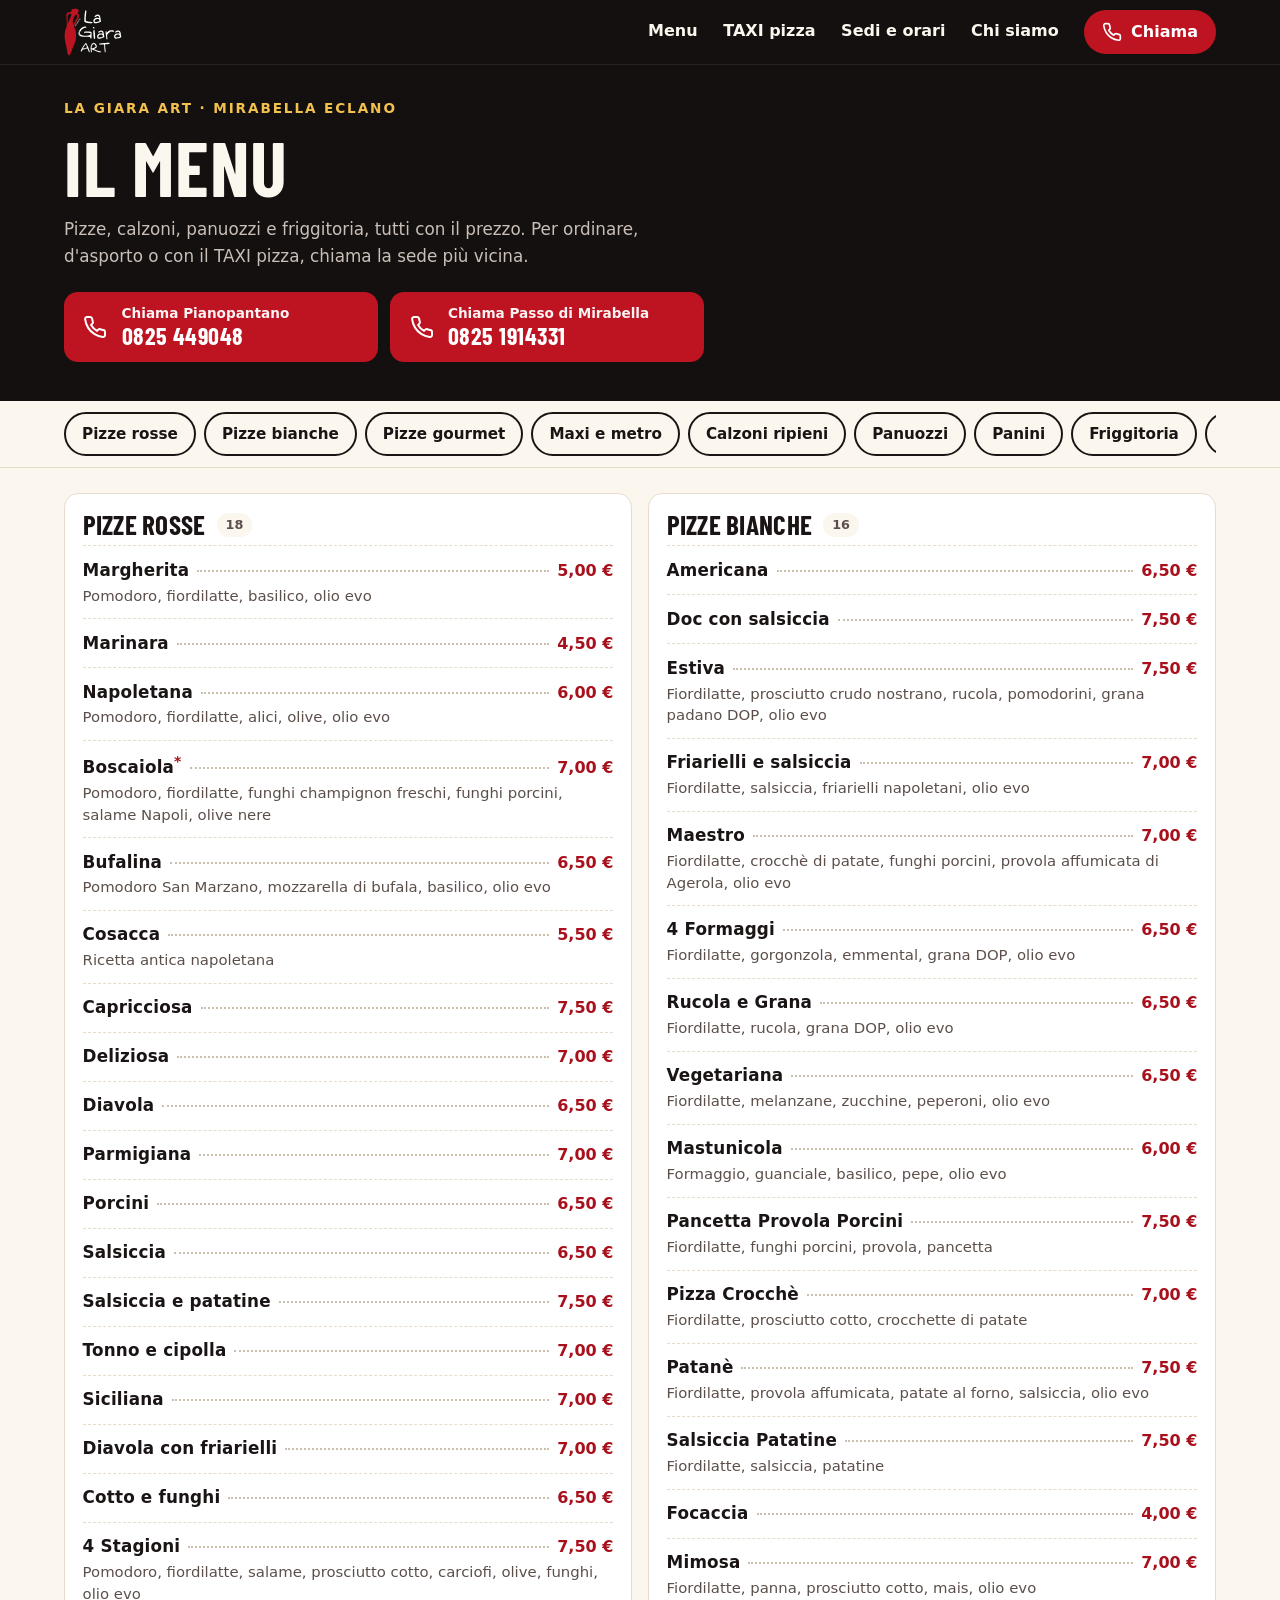
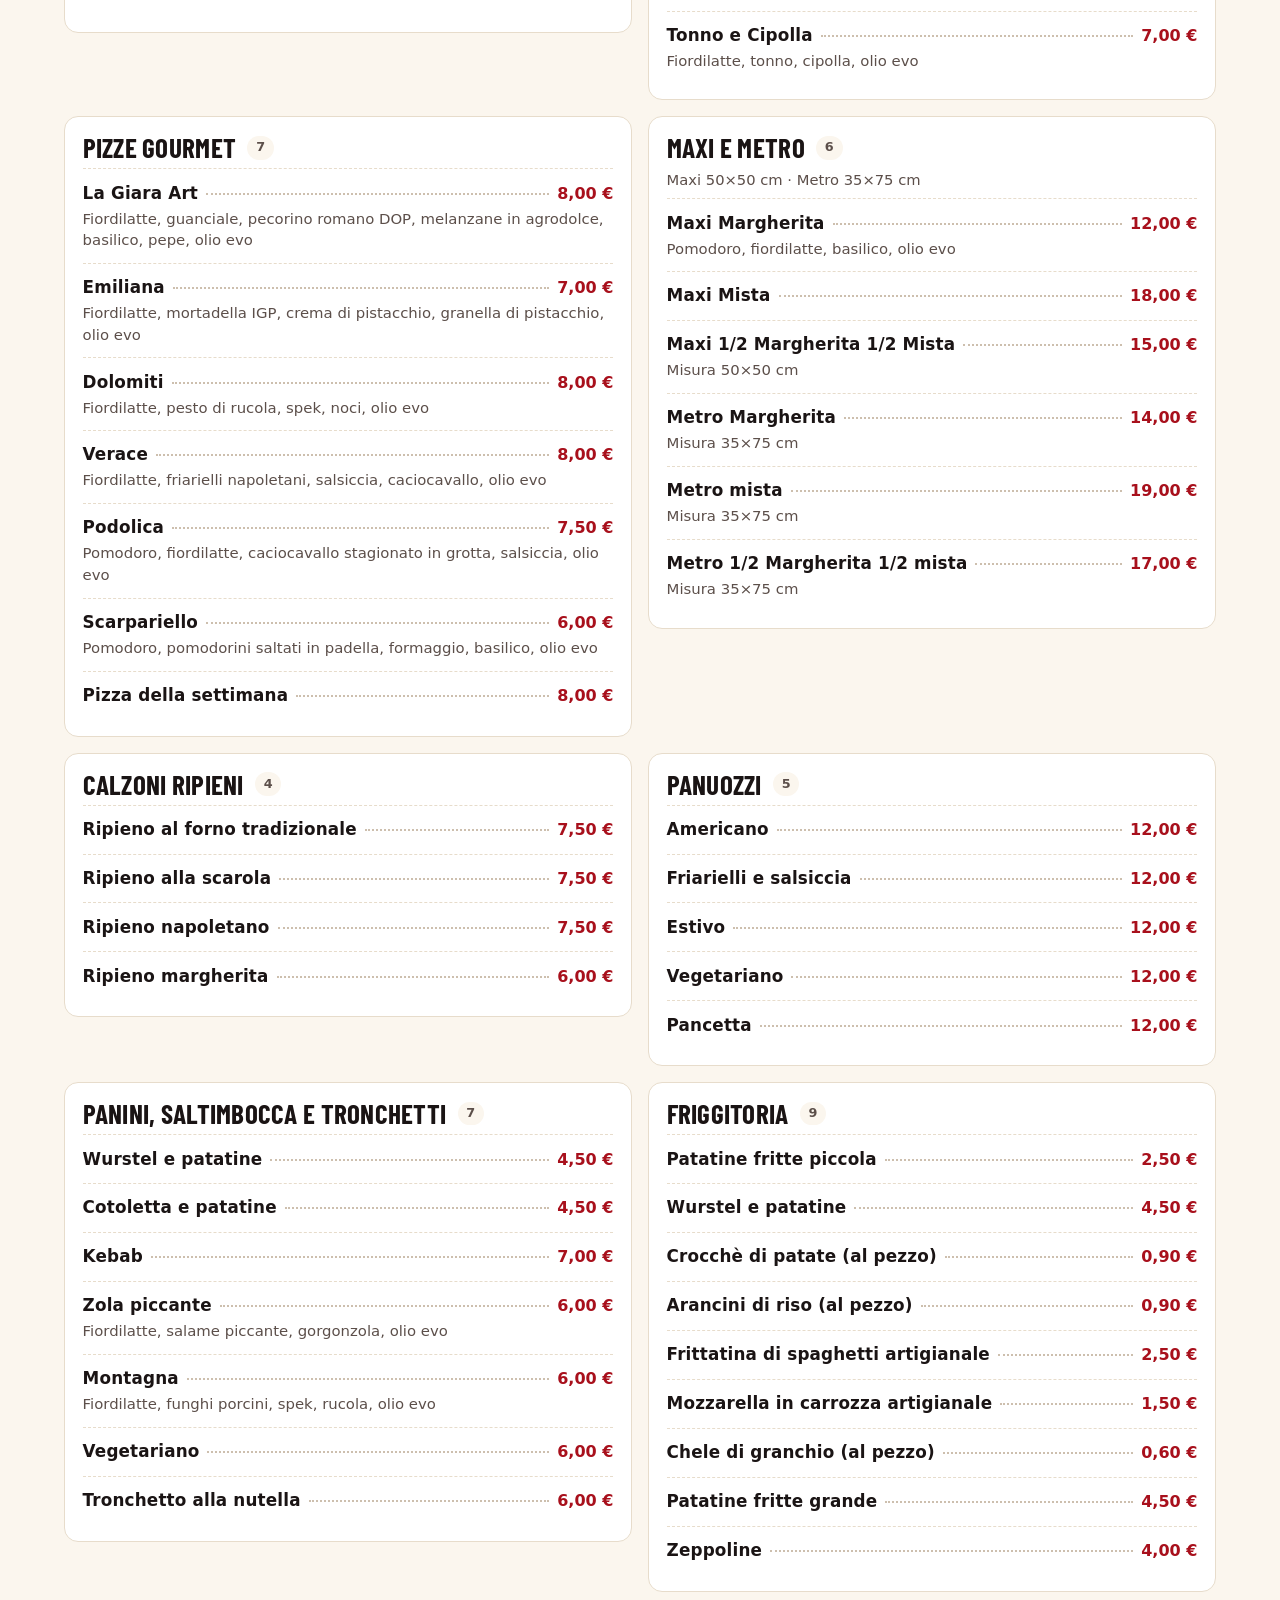
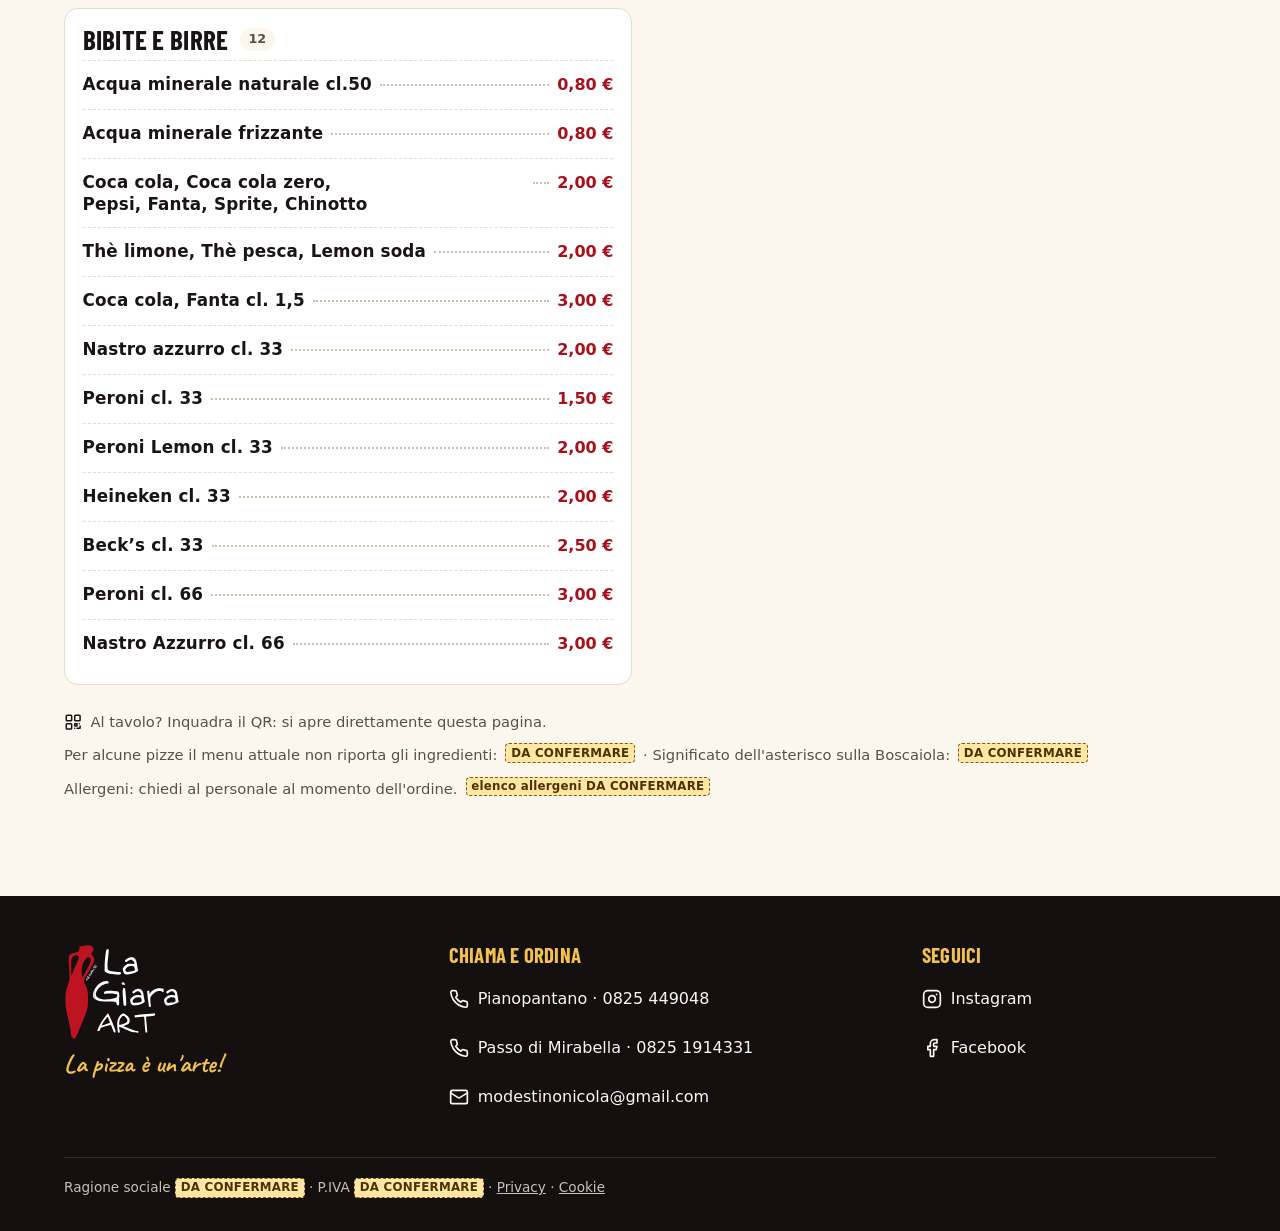
==== menu.html @ b42c6225 "Menu in pagina dedicata e revisione dei testi Co-Authored-By: Claude Opus 5.5 <noreply@anthropic.com" ====
<!doctype html>
<html lang="it">
<head>
  <meta charset="utf-8">
  <meta name="viewport" content="width=device-width, initial-scale=1">
  <title>Menu e prezzi · La Giara Art Pizzeria, Mirabella Eclano</title>
  <meta name="description" content="Il menu della Giara Art con tutti i prezzi: pizze rosse e bianche da 4 €, gourmet, maxi e metro, calzoni, panuozzi e friggitoria. Chiama per l'asporto o il TAXI pizza.">
  <!-- BOZZA: rimuovere noindex alla messa online -->
  <meta name="robots" content="noindex, nofollow">
  <!-- Dominio DA CONFERMARE -->
  <link rel="canonical" href="https://www.lagiaraart.it/menu.html">
  <meta name="theme-color" content="#141010">

  <meta property="og:type" content="website">
  <meta property="og:locale" content="it_IT">
  <meta property="og:site_name" content="La Giara Art Pizzeria">
  <meta property="og:title" content="Il menu della Giara Art, con i prezzi">
  <meta property="og:description" content="Pizzeria e TAXI pizza a Mirabella Eclano: Pianopantano 0825 449048 · Passo di Mirabella 0825 1914331.">
  <meta property="og:url" content="https://www.lagiaraart.it/menu.html">
  <meta property="og:image" content="https://www.lagiaraart.it/img/og-giara.jpg">
  <meta property="og:image:width" content="1200">
  <meta property="og:image:height" content="630">
  <meta property="og:image:alt" content="Logo La Giara Art e pizza bufalina">
  <meta name="twitter:card" content="summary_large_image">

  <link rel="icon" href="favicon.svg" type="image/svg+xml">
  <link rel="preload" href="fonts/barlow-condensed-700-latin.woff2" as="font" type="font/woff2" crossorigin>
  <link rel="stylesheet" href="style.css">
  <script>document.documentElement.className = 'js';</script>

  <script type="application/ld+json">{"@context":"https://schema.org","@id":"https://www.lagiaraart.it/menu.html","url":"https://www.lagiaraart.it/menu.html","inLanguage":"it","@type":"Menu","name":"Menu La Giara Art","hasMenuSection":[{"@type":"MenuSection","name":"Pizze rosse","hasMenuItem":[{"@type":"MenuItem","name":"Margherita","description":"Pomodoro, fiordilatte, basilico, olio evo","offers":{"@type":"Offer","price":"5.00","priceCurrency":"EUR"}},{"@type":"MenuItem","name":"Marinara","offers":{"@type":"Offer","price":"4.50","priceCurrency":"EUR"}},{"@type":"MenuItem","name":"Napoletana","description":"Pomodoro, fiordilatte, alici, olive, olio evo","offers":{"@type":"Offer","price":"6.00","priceCurrency":"EUR"}},{"@type":"MenuItem","name":"Boscaiola","description":"Pomodoro, fiordilatte, funghi champignon freschi, funghi porcini, salame Napoli, olive nere","offers":{"@type":"Offer","price":"7.00","priceCurrency":"EUR"}},{"@type":"MenuItem","name":"Bufalina","description":"Pomodoro San Marzano, mozzarella di bufala, basilico, olio evo","offers":{"@type":"Offer","price":"6.50","priceCurrency":"EUR"}},{"@type":"MenuItem","name":"Cosacca","description":"Ricetta antica napoletana","offers":{"@type":"Offer","price":"5.50","priceCurrency":"EUR"}},{"@type":"MenuItem","name":"Capricciosa","offers":{"@type":"Offer","price":"7.50","priceCurrency":"EUR"}},{"@type":"MenuItem","name":"Deliziosa","offers":{"@type":"Offer","price":"7.00","priceCurrency":"EUR"}},{"@type":"MenuItem","name":"Diavola","offers":{"@type":"Offer","price":"6.50","priceCurrency":"EUR"}},{"@type":"MenuItem","name":"Parmigiana","offers":{"@type":"Offer","price":"7.00","priceCurrency":"EUR"}},{"@type":"MenuItem","name":"Porcini","offers":{"@type":"Offer","price":"6.50","priceCurrency":"EUR"}},{"@type":"MenuItem","name":"Salsiccia","offers":{"@type":"Offer","price":"6.50","priceCurrency":"EUR"}},{"@type":"MenuItem","name":"Salsiccia e patatine","offers":{"@type":"Offer","price":"7.50","priceCurrency":"EUR"}},{"@type":"MenuItem","name":"Tonno e cipolla","offers":{"@type":"Offer","price":"7.00","priceCurrency":"EUR"}},{"@type":"MenuItem","name":"Siciliana","offers":{"@type":"Offer","price":"7.00","priceCurrency":"EUR"}},{"@type":"MenuItem","name":"Diavola con friarielli","offers":{"@type":"Offer","price":"7.00","priceCurrency":"EUR"}},{"@type":"MenuItem","name":"Cotto e funghi","offers":{"@type":"Offer","price":"6.50","priceCurrency":"EUR"}},{"@type":"MenuItem","name":"4 Stagioni","description":"Pomodoro, Fiordilatte, salame, prosciutto cotto, carciofi, olive, funghi, olio evo","offers":{"@type":"Offer","price":"7.50","priceCurrency":"EUR"}}]},{"@type":"MenuSection","name":"Pizze bianche","hasMenuItem":[{"@type":"MenuItem","name":"Americana","offers":{"@type":"Offer","price":"6.50","priceCurrency":"EUR"}},{"@type":"MenuItem","name":"Doc con salsiccia","offers":{"@type":"Offer","price":"7.50","priceCurrency":"EUR"}},{"@type":"MenuItem","name":"Estiva","description":"Fiordilatte, prosciutto crudo nostrano, rucola, pomodorini, grana padano dop, olio evo","offers":{"@type":"Offer","price":"7.50","priceCurrency":"EUR"}},{"@type":"MenuItem","name":"Friarielli e salsiccia","description":"Fiordilatte, salsiccia, Friarielli Napoletani, olio evo","offers":{"@type":"Offer","price":"7.00","priceCurrency":"EUR"}},{"@type":"MenuItem","name":"Maestro","description":"Fiordilatte, crocchè di patate, funghi porcini, provola affumicata di agerola, olio evo","offers":{"@type":"Offer","price":"7.00","priceCurrency":"EUR"}},{"@type":"MenuItem","name":"4 Formaggi","description":"Fiordilatte, gorgonzola, emmental, grana dop, olio evo","offers":{"@type":"Offer","price":"6.50","priceCurrency":"EUR"}},{"@type":"MenuItem","name":"Rucola e Grana","description":"Fiordilatte, rucola, grana dop, olio evo","offers":{"@type":"Offer","price":"6.50","priceCurrency":"EUR"}},{"@type":"MenuItem","name":"Vegetariana","description":"Fiordilatte, melanzane, zucchine, peperoni, olio evo","offers":{"@type":"Offer","price":"6.50","priceCurrency":"EUR"}},{"@type":"MenuItem","name":"Mastunicola","description":"Formaggio, guanciale, basilico, pepe, olio evo","offers":{"@type":"Offer","price":"6.00","priceCurrency":"EUR"}},{"@type":"MenuItem","name":"Pancetta Provola Porcini","description":"Fiordilatte, Funghi Porcini, Provola, Pancetta","offers":{"@type":"Offer","price":"7.50","priceCurrency":"EUR"}},{"@type":"MenuItem","name":"Pizza Crocchè","description":"Fiordilatte, Prosciutto Cotto, Crocchette di patate","offers":{"@type":"Offer","price":"7.00","priceCurrency":"EUR"}},{"@type":"MenuItem","name":"Patanè","description":"Fiordilatte, Provola Affumicata, Patate al forno, Salsiccia, olio evo","offers":{"@type":"Offer","price":"7.50","priceCurrency":"EUR"}},{"@type":"MenuItem","name":"Salsiccia Patatine","description":"Fiordilatte, salsiccia, Patatine","offers":{"@type":"Offer","price":"7.50","priceCurrency":"EUR"}},{"@type":"MenuItem","name":"Focaccia","offers":{"@type":"Offer","price":"4.00","priceCurrency":"EUR"}},{"@type":"MenuItem","name":"Mimosa","description":"Fiordilatte, Panna, Prosciutto cotto, mais, Olio evo","offers":{"@type":"Offer","price":"7.00","priceCurrency":"EUR"}},{"@type":"MenuItem","name":"Tonno e Cipolla","description":"Fiordilatte, Tonno, Cipolla, olio evo","offers":{"@type":"Offer","price":"7.00","priceCurrency":"EUR"}}]},{"@type":"MenuSection","name":"Pizze gourmet","hasMenuItem":[{"@type":"MenuItem","name":"La Giara Art","description":"Fiordilatte, guanciale, pecorino dop romano, melanzane agrodolce, basilico, pepe, olio evo","offers":{"@type":"Offer","price":"8.00","priceCurrency":"EUR"}},{"@type":"MenuItem","name":"Emiliana","description":"Fiordilatte, mortadella igp, crema di pistacchio, granella di pistacchio, olio evo","offers":{"@type":"Offer","price":"7.00","priceCurrency":"EUR"}},{"@type":"MenuItem","name":"Dolomiti","description":"Fiordilatte, pesto di rucola, spek, noci, olio evo","offers":{"@type":"Offer","price":"8.00","priceCurrency":"EUR"}},{"@type":"MenuItem","name":"Verace","description":"Fiordilatte, friarielli napoletani, salsiccia, caciocavallo, olio evo","offers":{"@type":"Offer","price":"8.00","priceCurrency":"EUR"}},{"@type":"MenuItem","name":"Podolica","description":"Pomodoro, fiordilatte, caciocavallo stagionato in grotta, salsiccia, olio evo","offers":{"@type":"Offer","price":"7.50","priceCurrency":"EUR"}},{"@type":"MenuItem","name":"Scarpariello","description":"Pomodoro, pomodorini saltati in padella, formaggio, basilico, olio evo","offers":{"@type":"Offer","price":"6.00","priceCurrency":"EUR"}},{"@type":"MenuItem","name":"Pizza della settimana","offers":{"@type":"Offer","price":"8.00","priceCurrency":"EUR"}}]},{"@type":"MenuSection","name":"Maxi e metro","hasMenuItem":[{"@type":"MenuItem","name":"Maxi Margherita","description":"Pomodoro, Fiordilatte, basilico, olio evo","offers":{"@type":"Offer","price":"12.00","priceCurrency":"EUR"}},{"@type":"MenuItem","name":"Maxi Mista","offers":{"@type":"Offer","price":"18.00","priceCurrency":"EUR"}},{"@type":"MenuItem","name":"Maxi 1/2 Margherita 1/2 Mista","description":"Misura 50x50","offers":{"@type":"Offer","price":"15.00","priceCurrency":"EUR"}},{"@type":"MenuItem","name":"Metro Margherita","description":"Misura 35x75","offers":{"@type":"Offer","price":"14.00","priceCurrency":"EUR"}},{"@type":"MenuItem","name":"Metro mista","description":"Misura 35x75","offers":{"@type":"Offer","price":"19.00","priceCurrency":"EUR"}},{"@type":"MenuItem","name":"Metro 1/2 Margherita 1/2 mista","description":"Misura 35x75","offers":{"@type":"Offer","price":"17.00","priceCurrency":"EUR"}}]},{"@type":"MenuSection","name":"Calzoni ripieni","hasMenuItem":[{"@type":"MenuItem","name":"Ripieno al forno tradizionale","offers":{"@type":"Offer","price":"7.50","priceCurrency":"EUR"}},{"@type":"MenuItem","name":"Ripieno alla scarola","offers":{"@type":"Offer","price":"7.50","priceCurrency":"EUR"}},{"@type":"MenuItem","name":"Ripieno napoletano","offers":{"@type":"Offer","price":"7.50","priceCurrency":"EUR"}},{"@type":"MenuItem","name":"Ripieno margherita","offers":{"@type":"Offer","price":"6.00","priceCurrency":"EUR"}}]},{"@type":"MenuSection","name":"Panuozzi","hasMenuItem":[{"@type":"MenuItem","name":"Americano","offers":{"@type":"Offer","price":"12.00","priceCurrency":"EUR"}},{"@type":"MenuItem","name":"Friarielli e salsiccia","offers":{"@type":"Offer","price":"12.00","priceCurrency":"EUR"}},{"@type":"MenuItem","name":"Estivo","offers":{"@type":"Offer","price":"12.00","priceCurrency":"EUR"}},{"@type":"MenuItem","name":"Vegetariano","offers":{"@type":"Offer","price":"12.00","priceCurrency":"EUR"}},{"@type":"MenuItem","name":"Pancetta","offers":{"@type":"Offer","price":"12.00","priceCurrency":"EUR"}}]},{"@type":"MenuSection","name":"Panini, saltimbocca e tronchetti","hasMenuItem":[{"@type":"MenuItem","name":"Wurstel e patatine","offers":{"@type":"Offer","price":"4.50","priceCurrency":"EUR"}},{"@type":"MenuItem","name":"Cotoletta e patatine","offers":{"@type":"Offer","price":"4.50","priceCurrency":"EUR"}},{"@type":"MenuItem","name":"Kebab","offers":{"@type":"Offer","price":"7.00","priceCurrency":"EUR"}},{"@type":"MenuItem","name":"Zola piccante","description":"Fiordilatte, salame piccante, Gorgonzola, olio evo","offers":{"@type":"Offer","price":"6.00","priceCurrency":"EUR"}},{"@type":"MenuItem","name":"Montagna","description":"Fiordilatte, funghi porcini, spek, rucola, olio evo","offers":{"@type":"Offer","price":"6.00","priceCurrency":"EUR"}},{"@type":"MenuItem","name":"Vegetariano","offers":{"@type":"Offer","price":"6.00","priceCurrency":"EUR"}},{"@type":"MenuItem","name":"Tronchetto alla nutella","offers":{"@type":"Offer","price":"6.00","priceCurrency":"EUR"}}]},{"@type":"MenuSection","name":"Friggitoria","hasMenuItem":[{"@type":"MenuItem","name":"Patatine fritte piccola","offers":{"@type":"Offer","price":"2.50","priceCurrency":"EUR"}},{"@type":"MenuItem","name":"Wurstel e patatine","offers":{"@type":"Offer","price":"4.50","priceCurrency":"EUR"}},{"@type":"MenuItem","name":"Crocchè di patate (al pezzo)","offers":{"@type":"Offer","price":"0.90","priceCurrency":"EUR"}},{"@type":"MenuItem","name":"Arancini di riso (al pezzo)","offers":{"@type":"Offer","price":"0.90","priceCurrency":"EUR"}},{"@type":"MenuItem","name":"Frittatina di spaghetti artigianale","offers":{"@type":"Offer","price":"2.50","priceCurrency":"EUR"}},{"@type":"MenuItem","name":"Mozzarella in carrozza artigianale","offers":{"@type":"Offer","price":"1.50","priceCurrency":"EUR"}},{"@type":"MenuItem","name":"Chele di granchio (al pezzo)","offers":{"@type":"Offer","price":"0.60","priceCurrency":"EUR"}},{"@type":"MenuItem","name":"Patatine fritte grande","offers":{"@type":"Offer","price":"4.50","priceCurrency":"EUR"}},{"@type":"MenuItem","name":"Zeppoline","offers":{"@type":"Offer","price":"4.00","priceCurrency":"EUR"}}]},{"@type":"MenuSection","name":"Bibite e birre","hasMenuItem":[{"@type":"MenuItem","name":"Acqua minerale naturale cl.50","offers":{"@type":"Offer","price":"0.80","priceCurrency":"EUR"}},{"@type":"MenuItem","name":"Acqua minerale frizzante","offers":{"@type":"Offer","price":"0.80","priceCurrency":"EUR"}},{"@type":"MenuItem","name":"Coca cola, Coca cola zero, Pepsi, Fanta, Sprite, Chinotto","offers":{"@type":"Offer","price":"2.00","priceCurrency":"EUR"}},{"@type":"MenuItem","name":"Thè limone, Thè pesca, Lemon soda","offers":{"@type":"Offer","price":"2.00","priceCurrency":"EUR"}},{"@type":"MenuItem","name":"Coca cola, Fanta cl. 1,5","offers":{"@type":"Offer","price":"3.00","priceCurrency":"EUR"}},{"@type":"MenuItem","name":"Nastro azzurro cl. 33","offers":{"@type":"Offer","price":"2.00","priceCurrency":"EUR"}},{"@type":"MenuItem","name":"Peroni cl. 33","offers":{"@type":"Offer","price":"1.50","priceCurrency":"EUR"}},{"@type":"MenuItem","name":"Peroni Lemon cl. 33","offers":{"@type":"Offer","price":"2.00","priceCurrency":"EUR"}},{"@type":"MenuItem","name":"Heineken cl. 33","offers":{"@type":"Offer","price":"2.00","priceCurrency":"EUR"}},{"@type":"MenuItem","name":"Beck’s cl. 33","offers":{"@type":"Offer","price":"2.50","priceCurrency":"EUR"}},{"@type":"MenuItem","name":"Peroni cl. 66","offers":{"@type":"Offer","price":"3.00","priceCurrency":"EUR"}},{"@type":"MenuItem","name":"Nastro Azzurro cl. 66","offers":{"@type":"Offer","price":"3.00","priceCurrency":"EUR"}}]}]}</script>
</head>
<body>
  <!-- Icone (stile Lucide) -->
  <svg width="0" height="0" style="position:absolute" aria-hidden="true">
    <symbol id="i-phone" viewBox="0 0 24 24"><path d="M22 16.92v3a2 2 0 0 1-2.18 2 19.8 19.8 0 0 1-8.63-3.07 19.5 19.5 0 0 1-6-6A19.8 19.8 0 0 1 2.12 4.18 2 2 0 0 1 4.11 2h3a2 2 0 0 1 2 1.72c.13.96.36 1.9.7 2.81a2 2 0 0 1-.45 2.11L8.09 9.91a16 16 0 0 0 6 6l1.27-1.27a2 2 0 0 1 2.11-.45c.9.34 1.85.57 2.81.7A2 2 0 0 1 22 16.92z"/></symbol>
    <symbol id="i-pin" viewBox="0 0 24 24"><path d="M20 10c0 6-8 12-8 12s-8-6-8-12a8 8 0 0 1 16 0Z"/><circle cx="12" cy="10" r="3"/></symbol>
    <symbol id="i-clock" viewBox="0 0 24 24"><circle cx="12" cy="12" r="10"/><path d="M12 6v6l4 2"/></symbol>
    <symbol id="i-car" viewBox="0 0 24 24"><path d="M19 17h2c.6 0 1-.4 1-1v-3c0-.9-.7-1.7-1.5-1.9C18.7 10.6 16 10 16 10s-1.3-1.4-2.2-2.3c-.5-.4-1.1-.7-1.8-.7H5c-.6 0-1.1.4-1.4.9l-1.4 2.9A3.7 3.7 0 0 0 2 12v4c0 .6.4 1 1 1h2"/><circle cx="7" cy="17" r="2"/><path d="M9 17h6"/><circle cx="17" cy="17" r="2"/></symbol>
    <symbol id="i-book" viewBox="0 0 24 24"><path d="M2 3h6a4 4 0 0 1 4 4v14a3 3 0 0 0-3-3H2z"/><path d="M22 3h-6a4 4 0 0 0-4 4v14a3 3 0 0 1 3-3h7z"/></symbol>
    <symbol id="i-nav" viewBox="0 0 24 24"><path d="M3 11l19-9-9 19-2-8-8-2z"/></symbol>
    <symbol id="i-chev" viewBox="0 0 24 24"><path d="m6 9 6 6 6-6"/></symbol>
    <symbol id="i-x" viewBox="0 0 24 24"><path d="M18 6 6 18M6 6l12 12"/></symbol>
    <symbol id="i-ig" viewBox="0 0 24 24"><rect x="2" y="2" width="20" height="20" rx="5"/><path d="M16 11.37A4 4 0 1 1 12.63 8 4 4 0 0 1 16 11.37z"/><path d="M17.5 6.5h.01"/></symbol>
    <symbol id="i-fb" viewBox="0 0 24 24"><path d="M18 2h-3a5 5 0 0 0-5 5v3H7v4h3v8h4v-8h3l1-4h-4V7a1 1 0 0 1 1-1h3z"/></symbol>
    <symbol id="i-mail" viewBox="0 0 24 24"><rect x="2" y="4" width="20" height="16" rx="2"/><path d="m22 7-8.97 5.7a1.94 1.94 0 0 1-2.06 0L2 7"/></symbol>
    <symbol id="i-star" viewBox="0 0 24 24"><path fill="currentColor" stroke="none" d="M12 2l3.09 6.26L22 9.27l-5 4.87 1.18 6.88L12 17.77l-6.18 3.25L7 14.14 2 9.27l6.91-1.01L12 2z"/></symbol>
    <symbol id="i-qr" viewBox="0 0 24 24"><rect x="3" y="3" width="7" height="7" rx="1"/><rect x="14" y="3" width="7" height="7" rx="1"/><rect x="3" y="14" width="7" height="7" rx="1"/><path d="M14 14h3v3h-3zM20 14v.01M14 20h.01M17 20h4v-3"/></symbol>
  </svg>

  <a class="skip" href="#menu-title">Vai al menu</a>

  <header class="top top--logo">
    <div class="wrap top__in">
      <a class="top__logo" href="index.html" aria-label="La Giara Art, torna alla home">
        <img src="img/logo-giara-light.svg" width="58" height="48" alt="La Giara Art">
      </a>
      <nav class="top__nav" aria-label="Sezioni">
        <a href="menu.html" aria-current="page">Menu</a>
        <a href="index.html#taxi">TAXI pizza</a>
        <a href="index.html#sedi">Sedi e orari</a>
        <a href="index.html#chi-siamo">Chi siamo</a>
      </nav>
      <a class="btn btn--red btn--sm top__call" href="index.html#sedi" data-call>
        <svg class="i" aria-hidden="true"><use href="#i-phone"/></svg>Chiama
      </a>
    </div>
  </header>

  <main>
    <section class="menu-hero" aria-labelledby="menu-title">
      <div class="wrap">
        <p class="eyebrow">La Giara Art · Mirabella Eclano</p>
        <h1 id="menu-title">Il menu</h1>
        <p class="menu-hero__lead">Pizze, calzoni, panuozzi e friggitoria, tutti con il prezzo. Per ordinare, d'asporto o con il TAXI pizza, chiama la sede più vicina.</p>
        <div class="callpair menu-hero__call">
          <a class="callbtn" href="tel:+390825449048"><svg class="i" aria-hidden="true"><use href="#i-phone"/></svg><span><small>Chiama Pianopantano</small>0825 449048</span></a>
          <a class="callbtn" href="tel:+3908251914331"><svg class="i" aria-hidden="true"><use href="#i-phone"/></svg><span><small>Chiama Passo di Mirabella</small>0825 1914331</span></a>
        </div>
      </div>
    </section>

    <nav class="chips chips--bar" aria-label="Categorie del menu">
      <div class="wrap chips__in">

<a class="chip" href="#m-rosse">Pizze rosse</a>
<a class="chip" href="#m-bianche">Pizze bianche</a>
<a class="chip" href="#m-gourmet">Pizze gourmet</a>
<a class="chip" href="#m-metro">Maxi e metro</a>
<a class="chip" href="#m-calzoni">Calzoni ripieni</a>
<a class="chip" href="#m-panuozzi">Panuozzi</a>
<a class="chip" href="#m-panini">Panini</a>
<a class="chip" href="#m-friggitoria">Friggitoria</a>
<a class="chip" href="#m-bevande">Bibite e birre</a>
        
      </div>
    </nav>

    <div class="section menu-page">
      <div class="wrap">
        <div class="menu__list">
<section class="menu-cat" id="m-rosse" aria-labelledby="m-rosse-t"><div class="menu-cat__head"><h2 id="m-rosse-t">Pizze rosse</h2><span class="menu-cat__count">18</span></div><ul class="dishes"><li class="dish"><div class="dish__row"><h3 class="dish__name">Margherita</h3><span class="dish__dots" aria-hidden="true"></span><span class="dish__price">5,00 €</span></div><p class="dish__desc">Pomodoro, fiordilatte, basilico, olio evo</p></li><li class="dish"><div class="dish__row"><h3 class="dish__name">Marinara</h3><span class="dish__dots" aria-hidden="true"></span><span class="dish__price">4,50 €</span></div></li><li class="dish"><div class="dish__row"><h3 class="dish__name">Napoletana</h3><span class="dish__dots" aria-hidden="true"></span><span class="dish__price">6,00 €</span></div><p class="dish__desc">Pomodoro, fiordilatte, alici, olive, olio evo</p></li><li class="dish"><div class="dish__row"><h3 class="dish__name">Boscaiola<sup>*</sup></h3><span class="dish__dots" aria-hidden="true"></span><span class="dish__price">7,00 €</span></div><p class="dish__desc">Pomodoro, fiordilatte, funghi champignon freschi, funghi porcini, salame Napoli, olive nere</p></li><li class="dish"><div class="dish__row"><h3 class="dish__name">Bufalina</h3><span class="dish__dots" aria-hidden="true"></span><span class="dish__price">6,50 €</span></div><p class="dish__desc">Pomodoro San Marzano, mozzarella di bufala, basilico, olio evo</p></li><li class="dish"><div class="dish__row"><h3 class="dish__name">Cosacca</h3><span class="dish__dots" aria-hidden="true"></span><span class="dish__price">5,50 €</span></div><p class="dish__desc">Ricetta antica napoletana</p></li><li class="dish"><div class="dish__row"><h3 class="dish__name">Capricciosa</h3><span class="dish__dots" aria-hidden="true"></span><span class="dish__price">7,50 €</span></div></li><li class="dish"><div class="dish__row"><h3 class="dish__name">Deliziosa</h3><span class="dish__dots" aria-hidden="true"></span><span class="dish__price">7,00 €</span></div></li><li class="dish"><div class="dish__row"><h3 class="dish__name">Diavola</h3><span class="dish__dots" aria-hidden="true"></span><span class="dish__price">6,50 €</span></div></li><li class="dish"><div class="dish__row"><h3 class="dish__name">Parmigiana</h3><span class="dish__dots" aria-hidden="true"></span><span class="dish__price">7,00 €</span></div></li><li class="dish"><div class="dish__row"><h3 class="dish__name">Porcini</h3><span class="dish__dots" aria-hidden="true"></span><span class="dish__price">6,50 €</span></div></li><li class="dish"><div class="dish__row"><h3 class="dish__name">Salsiccia</h3><span class="dish__dots" aria-hidden="true"></span><span class="dish__price">6,50 €</span></div></li><li class="dish"><div class="dish__row"><h3 class="dish__name">Salsiccia e patatine</h3><span class="dish__dots" aria-hidden="true"></span><span class="dish__price">7,50 €</span></div></li><li class="dish"><div class="dish__row"><h3 class="dish__name">Tonno e cipolla</h3><span class="dish__dots" aria-hidden="true"></span><span class="dish__price">7,00 €</span></div></li><li class="dish"><div class="dish__row"><h3 class="dish__name">Siciliana</h3><span class="dish__dots" aria-hidden="true"></span><span class="dish__price">7,00 €</span></div></li><li class="dish"><div class="dish__row"><h3 class="dish__name">Diavola con friarielli</h3><span class="dish__dots" aria-hidden="true"></span><span class="dish__price">7,00 €</span></div></li><li class="dish"><div class="dish__row"><h3 class="dish__name">Cotto e funghi</h3><span class="dish__dots" aria-hidden="true"></span><span class="dish__price">6,50 €</span></div></li><li class="dish"><div class="dish__row"><h3 class="dish__name">4 Stagioni</h3><span class="dish__dots" aria-hidden="true"></span><span class="dish__price">7,50 €</span></div><p class="dish__desc">Pomodoro, fiordilatte, salame, prosciutto cotto, carciofi, olive, funghi, olio evo</p></li></ul></section>
<section class="menu-cat" id="m-bianche" aria-labelledby="m-bianche-t"><div class="menu-cat__head"><h2 id="m-bianche-t">Pizze bianche</h2><span class="menu-cat__count">16</span></div><ul class="dishes"><li class="dish"><div class="dish__row"><h3 class="dish__name">Americana</h3><span class="dish__dots" aria-hidden="true"></span><span class="dish__price">6,50 €</span></div></li><li class="dish"><div class="dish__row"><h3 class="dish__name">Doc con salsiccia</h3><span class="dish__dots" aria-hidden="true"></span><span class="dish__price">7,50 €</span></div></li><li class="dish"><div class="dish__row"><h3 class="dish__name">Estiva</h3><span class="dish__dots" aria-hidden="true"></span><span class="dish__price">7,50 €</span></div><p class="dish__desc">Fiordilatte, prosciutto crudo nostrano, rucola, pomodorini, grana padano DOP, olio evo</p></li><li class="dish"><div class="dish__row"><h3 class="dish__name">Friarielli e salsiccia</h3><span class="dish__dots" aria-hidden="true"></span><span class="dish__price">7,00 €</span></div><p class="dish__desc">Fiordilatte, salsiccia, friarielli napoletani, olio evo</p></li><li class="dish"><div class="dish__row"><h3 class="dish__name">Maestro</h3><span class="dish__dots" aria-hidden="true"></span><span class="dish__price">7,00 €</span></div><p class="dish__desc">Fiordilatte, crocchè di patate, funghi porcini, provola affumicata di Agerola, olio evo</p></li><li class="dish"><div class="dish__row"><h3 class="dish__name">4 Formaggi</h3><span class="dish__dots" aria-hidden="true"></span><span class="dish__price">6,50 €</span></div><p class="dish__desc">Fiordilatte, gorgonzola, emmental, grana DOP, olio evo</p></li><li class="dish"><div class="dish__row"><h3 class="dish__name">Rucola e Grana</h3><span class="dish__dots" aria-hidden="true"></span><span class="dish__price">6,50 €</span></div><p class="dish__desc">Fiordilatte, rucola, grana DOP, olio evo</p></li><li class="dish"><div class="dish__row"><h3 class="dish__name">Vegetariana</h3><span class="dish__dots" aria-hidden="true"></span><span class="dish__price">6,50 €</span></div><p class="dish__desc">Fiordilatte, melanzane, zucchine, peperoni, olio evo</p></li><li class="dish"><div class="dish__row"><h3 class="dish__name">Mastunicola</h3><span class="dish__dots" aria-hidden="true"></span><span class="dish__price">6,00 €</span></div><p class="dish__desc">Formaggio, guanciale, basilico, pepe, olio evo</p></li><li class="dish"><div class="dish__row"><h3 class="dish__name">Pancetta Provola Porcini</h3><span class="dish__dots" aria-hidden="true"></span><span class="dish__price">7,50 €</span></div><p class="dish__desc">Fiordilatte, funghi porcini, provola, pancetta</p></li><li class="dish"><div class="dish__row"><h3 class="dish__name">Pizza Crocchè</h3><span class="dish__dots" aria-hidden="true"></span><span class="dish__price">7,00 €</span></div><p class="dish__desc">Fiordilatte, prosciutto cotto, crocchette di patate</p></li><li class="dish"><div class="dish__row"><h3 class="dish__name">Patanè</h3><span class="dish__dots" aria-hidden="true"></span><span class="dish__price">7,50 €</span></div><p class="dish__desc">Fiordilatte, provola affumicata, patate al forno, salsiccia, olio evo</p></li><li class="dish"><div class="dish__row"><h3 class="dish__name">Salsiccia Patatine</h3><span class="dish__dots" aria-hidden="true"></span><span class="dish__price">7,50 €</span></div><p class="dish__desc">Fiordilatte, salsiccia, patatine</p></li><li class="dish"><div class="dish__row"><h3 class="dish__name">Focaccia</h3><span class="dish__dots" aria-hidden="true"></span><span class="dish__price">4,00 €</span></div></li><li class="dish"><div class="dish__row"><h3 class="dish__name">Mimosa</h3><span class="dish__dots" aria-hidden="true"></span><span class="dish__price">7,00 €</span></div><p class="dish__desc">Fiordilatte, panna, prosciutto cotto, mais, olio evo</p></li><li class="dish"><div class="dish__row"><h3 class="dish__name">Tonno e Cipolla</h3><span class="dish__dots" aria-hidden="true"></span><span class="dish__price">7,00 €</span></div><p class="dish__desc">Fiordilatte, tonno, cipolla, olio evo</p></li></ul></section>
<section class="menu-cat" id="m-gourmet" aria-labelledby="m-gourmet-t"><div class="menu-cat__head"><h2 id="m-gourmet-t">Pizze gourmet</h2><span class="menu-cat__count">7</span></div><ul class="dishes"><li class="dish"><div class="dish__row"><h3 class="dish__name">La Giara Art</h3><span class="dish__dots" aria-hidden="true"></span><span class="dish__price">8,00 €</span></div><p class="dish__desc">Fiordilatte, guanciale, pecorino romano DOP, melanzane in agrodolce, basilico, pepe, olio evo</p></li><li class="dish"><div class="dish__row"><h3 class="dish__name">Emiliana</h3><span class="dish__dots" aria-hidden="true"></span><span class="dish__price">7,00 €</span></div><p class="dish__desc">Fiordilatte, mortadella IGP, crema di pistacchio, granella di pistacchio, olio evo</p></li><li class="dish"><div class="dish__row"><h3 class="dish__name">Dolomiti</h3><span class="dish__dots" aria-hidden="true"></span><span class="dish__price">8,00 €</span></div><p class="dish__desc">Fiordilatte, pesto di rucola, spek, noci, olio evo</p></li><li class="dish"><div class="dish__row"><h3 class="dish__name">Verace</h3><span class="dish__dots" aria-hidden="true"></span><span class="dish__price">8,00 €</span></div><p class="dish__desc">Fiordilatte, friarielli napoletani, salsiccia, caciocavallo, olio evo</p></li><li class="dish"><div class="dish__row"><h3 class="dish__name">Podolica</h3><span class="dish__dots" aria-hidden="true"></span><span class="dish__price">7,50 €</span></div><p class="dish__desc">Pomodoro, fiordilatte, caciocavallo stagionato in grotta, salsiccia, olio evo</p></li><li class="dish"><div class="dish__row"><h3 class="dish__name">Scarpariello</h3><span class="dish__dots" aria-hidden="true"></span><span class="dish__price">6,00 €</span></div><p class="dish__desc">Pomodoro, pomodorini saltati in padella, formaggio, basilico, olio evo</p></li><li class="dish"><div class="dish__row"><h3 class="dish__name">Pizza della settimana</h3><span class="dish__dots" aria-hidden="true"></span><span class="dish__price">8,00 €</span></div></li></ul></section>
<section class="menu-cat" id="m-metro" aria-labelledby="m-metro-t"><div class="menu-cat__head"><h2 id="m-metro-t">Maxi e metro</h2><span class="menu-cat__count">6</span></div><p class="menu-cat__note">Maxi 50×50 cm · Metro 35×75 cm</p><ul class="dishes"><li class="dish"><div class="dish__row"><h3 class="dish__name">Maxi Margherita</h3><span class="dish__dots" aria-hidden="true"></span><span class="dish__price">12,00 €</span></div><p class="dish__desc">Pomodoro, fiordilatte, basilico, olio evo</p></li><li class="dish"><div class="dish__row"><h3 class="dish__name">Maxi Mista</h3><span class="dish__dots" aria-hidden="true"></span><span class="dish__price">18,00 €</span></div></li><li class="dish"><div class="dish__row"><h3 class="dish__name">Maxi 1/2 Margherita 1/2 Mista</h3><span class="dish__dots" aria-hidden="true"></span><span class="dish__price">15,00 €</span></div><p class="dish__desc">Misura 50×50 cm</p></li><li class="dish"><div class="dish__row"><h3 class="dish__name">Metro Margherita</h3><span class="dish__dots" aria-hidden="true"></span><span class="dish__price">14,00 €</span></div><p class="dish__desc">Misura 35×75 cm</p></li><li class="dish"><div class="dish__row"><h3 class="dish__name">Metro mista</h3><span class="dish__dots" aria-hidden="true"></span><span class="dish__price">19,00 €</span></div><p class="dish__desc">Misura 35×75 cm</p></li><li class="dish"><div class="dish__row"><h3 class="dish__name">Metro 1/2 Margherita 1/2 mista</h3><span class="dish__dots" aria-hidden="true"></span><span class="dish__price">17,00 €</span></div><p class="dish__desc">Misura 35×75 cm</p></li></ul></section>
<section class="menu-cat" id="m-calzoni" aria-labelledby="m-calzoni-t"><div class="menu-cat__head"><h2 id="m-calzoni-t">Calzoni ripieni</h2><span class="menu-cat__count">4</span></div><ul class="dishes"><li class="dish"><div class="dish__row"><h3 class="dish__name">Ripieno al forno tradizionale</h3><span class="dish__dots" aria-hidden="true"></span><span class="dish__price">7,50 €</span></div></li><li class="dish"><div class="dish__row"><h3 class="dish__name">Ripieno alla scarola</h3><span class="dish__dots" aria-hidden="true"></span><span class="dish__price">7,50 €</span></div></li><li class="dish"><div class="dish__row"><h3 class="dish__name">Ripieno napoletano</h3><span class="dish__dots" aria-hidden="true"></span><span class="dish__price">7,50 €</span></div></li><li class="dish"><div class="dish__row"><h3 class="dish__name">Ripieno margherita</h3><span class="dish__dots" aria-hidden="true"></span><span class="dish__price">6,00 €</span></div></li></ul></section>
<section class="menu-cat" id="m-panuozzi" aria-labelledby="m-panuozzi-t"><div class="menu-cat__head"><h2 id="m-panuozzi-t">Panuozzi</h2><span class="menu-cat__count">5</span></div><ul class="dishes"><li class="dish"><div class="dish__row"><h3 class="dish__name">Americano</h3><span class="dish__dots" aria-hidden="true"></span><span class="dish__price">12,00 €</span></div></li><li class="dish"><div class="dish__row"><h3 class="dish__name">Friarielli e salsiccia</h3><span class="dish__dots" aria-hidden="true"></span><span class="dish__price">12,00 €</span></div></li><li class="dish"><div class="dish__row"><h3 class="dish__name">Estivo</h3><span class="dish__dots" aria-hidden="true"></span><span class="dish__price">12,00 €</span></div></li><li class="dish"><div class="dish__row"><h3 class="dish__name">Vegetariano</h3><span class="dish__dots" aria-hidden="true"></span><span class="dish__price">12,00 €</span></div></li><li class="dish"><div class="dish__row"><h3 class="dish__name">Pancetta</h3><span class="dish__dots" aria-hidden="true"></span><span class="dish__price">12,00 €</span></div></li></ul></section>
<section class="menu-cat" id="m-panini" aria-labelledby="m-panini-t"><div class="menu-cat__head"><h2 id="m-panini-t">Panini, saltimbocca e tronchetti</h2><span class="menu-cat__count">7</span></div><ul class="dishes"><li class="dish"><div class="dish__row"><h3 class="dish__name">Wurstel e patatine</h3><span class="dish__dots" aria-hidden="true"></span><span class="dish__price">4,50 €</span></div></li><li class="dish"><div class="dish__row"><h3 class="dish__name">Cotoletta e patatine</h3><span class="dish__dots" aria-hidden="true"></span><span class="dish__price">4,50 €</span></div></li><li class="dish"><div class="dish__row"><h3 class="dish__name">Kebab</h3><span class="dish__dots" aria-hidden="true"></span><span class="dish__price">7,00 €</span></div></li><li class="dish"><div class="dish__row"><h3 class="dish__name">Zola piccante</h3><span class="dish__dots" aria-hidden="true"></span><span class="dish__price">6,00 €</span></div><p class="dish__desc">Fiordilatte, salame piccante, gorgonzola, olio evo</p></li><li class="dish"><div class="dish__row"><h3 class="dish__name">Montagna</h3><span class="dish__dots" aria-hidden="true"></span><span class="dish__price">6,00 €</span></div><p class="dish__desc">Fiordilatte, funghi porcini, spek, rucola, olio evo</p></li><li class="dish"><div class="dish__row"><h3 class="dish__name">Vegetariano</h3><span class="dish__dots" aria-hidden="true"></span><span class="dish__price">6,00 €</span></div></li><li class="dish"><div class="dish__row"><h3 class="dish__name">Tronchetto alla nutella</h3><span class="dish__dots" aria-hidden="true"></span><span class="dish__price">6,00 €</span></div></li></ul></section>
<section class="menu-cat" id="m-friggitoria" aria-labelledby="m-friggitoria-t"><div class="menu-cat__head"><h2 id="m-friggitoria-t">Friggitoria</h2><span class="menu-cat__count">9</span></div><ul class="dishes"><li class="dish"><div class="dish__row"><h3 class="dish__name">Patatine fritte piccola</h3><span class="dish__dots" aria-hidden="true"></span><span class="dish__price">2,50 €</span></div></li><li class="dish"><div class="dish__row"><h3 class="dish__name">Wurstel e patatine</h3><span class="dish__dots" aria-hidden="true"></span><span class="dish__price">4,50 €</span></div></li><li class="dish"><div class="dish__row"><h3 class="dish__name">Crocchè di patate (al pezzo)</h3><span class="dish__dots" aria-hidden="true"></span><span class="dish__price">0,90 €</span></div></li><li class="dish"><div class="dish__row"><h3 class="dish__name">Arancini di riso (al pezzo)</h3><span class="dish__dots" aria-hidden="true"></span><span class="dish__price">0,90 €</span></div></li><li class="dish"><div class="dish__row"><h3 class="dish__name">Frittatina di spaghetti artigianale</h3><span class="dish__dots" aria-hidden="true"></span><span class="dish__price">2,50 €</span></div></li><li class="dish"><div class="dish__row"><h3 class="dish__name">Mozzarella in carrozza artigianale</h3><span class="dish__dots" aria-hidden="true"></span><span class="dish__price">1,50 €</span></div></li><li class="dish"><div class="dish__row"><h3 class="dish__name">Chele di granchio (al pezzo)</h3><span class="dish__dots" aria-hidden="true"></span><span class="dish__price">0,60 €</span></div></li><li class="dish"><div class="dish__row"><h3 class="dish__name">Patatine fritte grande</h3><span class="dish__dots" aria-hidden="true"></span><span class="dish__price">4,50 €</span></div></li><li class="dish"><div class="dish__row"><h3 class="dish__name">Zeppoline</h3><span class="dish__dots" aria-hidden="true"></span><span class="dish__price">4,00 €</span></div></li></ul></section>
<section class="menu-cat" id="m-bevande" aria-labelledby="m-bevande-t"><div class="menu-cat__head"><h2 id="m-bevande-t">Bibite e birre</h2><span class="menu-cat__count">12</span></div><ul class="dishes"><li class="dish"><div class="dish__row"><h3 class="dish__name">Acqua minerale naturale cl.50</h3><span class="dish__dots" aria-hidden="true"></span><span class="dish__price">0,80 €</span></div></li><li class="dish"><div class="dish__row"><h3 class="dish__name">Acqua minerale frizzante</h3><span class="dish__dots" aria-hidden="true"></span><span class="dish__price">0,80 €</span></div></li><li class="dish"><div class="dish__row"><h3 class="dish__name">Coca cola, Coca cola zero, Pepsi, Fanta, Sprite, Chinotto</h3><span class="dish__dots" aria-hidden="true"></span><span class="dish__price">2,00 €</span></div></li><li class="dish"><div class="dish__row"><h3 class="dish__name">Thè limone, Thè pesca, Lemon soda</h3><span class="dish__dots" aria-hidden="true"></span><span class="dish__price">2,00 €</span></div></li><li class="dish"><div class="dish__row"><h3 class="dish__name">Coca cola, Fanta cl. 1,5</h3><span class="dish__dots" aria-hidden="true"></span><span class="dish__price">3,00 €</span></div></li><li class="dish"><div class="dish__row"><h3 class="dish__name">Nastro azzurro cl. 33</h3><span class="dish__dots" aria-hidden="true"></span><span class="dish__price">2,00 €</span></div></li><li class="dish"><div class="dish__row"><h3 class="dish__name">Peroni cl. 33</h3><span class="dish__dots" aria-hidden="true"></span><span class="dish__price">1,50 €</span></div></li><li class="dish"><div class="dish__row"><h3 class="dish__name">Peroni Lemon cl. 33</h3><span class="dish__dots" aria-hidden="true"></span><span class="dish__price">2,00 €</span></div></li><li class="dish"><div class="dish__row"><h3 class="dish__name">Heineken cl. 33</h3><span class="dish__dots" aria-hidden="true"></span><span class="dish__price">2,00 €</span></div></li><li class="dish"><div class="dish__row"><h3 class="dish__name">Beck’s cl. 33</h3><span class="dish__dots" aria-hidden="true"></span><span class="dish__price">2,50 €</span></div></li><li class="dish"><div class="dish__row"><h3 class="dish__name">Peroni cl. 66</h3><span class="dish__dots" aria-hidden="true"></span><span class="dish__price">3,00 €</span></div></li><li class="dish"><div class="dish__row"><h3 class="dish__name">Nastro Azzurro cl. 66</h3><span class="dish__dots" aria-hidden="true"></span><span class="dish__price">3,00 €</span></div></li></ul></section>
        </div>
        <div class="menu__notes">
          <p><svg class="i" aria-hidden="true"><use href="#i-qr"/></svg>Al tavolo? Inquadra il QR: si apre direttamente questa pagina.</p>
          <p>Per alcune pizze il menu attuale non riporta gli ingredienti: <span class="tbc">DA CONFERMARE</span> · Significato dell'asterisco sulla Boscaiola: <span class="tbc">DA CONFERMARE</span></p>
          <p>Allergeni: chiedi al personale al momento dell'ordine. <span class="tbc">elenco allergeni DA CONFERMARE</span></p>
        </div>
      </div>
    </div>
  </main>

  <!-- 7. FOOTER -->
  <footer class="foot">
    <div class="wrap">
      <div class="foot__grid">
        <div>
          <img src="img/logo-giara-light.svg" width="116" height="96" alt="La Giara Art" loading="lazy">
          <p class="foot__claim">La pizza è un'arte!</p>
        </div>
        <div>
          <h2>Chiama e ordina</h2>
          <ul>
            <li><a href="tel:+390825449048"><svg class="i" aria-hidden="true"><use href="#i-phone"/></svg>Pianopantano · 0825 449048</a></li>
            <li><a href="tel:+3908251914331"><svg class="i" aria-hidden="true"><use href="#i-phone"/></svg>Passo di Mirabella · 0825 1914331</a></li>
            <li><a href="mailto:modestinonicola@gmail.com"><svg class="i" aria-hidden="true"><use href="#i-mail"/></svg>modestinonicola@gmail.com</a></li>
          </ul>
        </div>
        <div>
          <h2>Seguici</h2>
          <ul>
            <li><a href="https://www.instagram.com/la_giara_art_pizzeria/"><svg class="i" aria-hidden="true"><use href="#i-ig"/></svg>Instagram</a></li>
            <li><a href="https://www.facebook.com/pizzerialagiaraart"><svg class="i" aria-hidden="true"><use href="#i-fb"/></svg>Facebook</a></li>
          </ul>
        </div>
      </div>
      <div class="foot__legal">
        <p>Ragione sociale <span class="tbc">DA CONFERMARE</span> · P.IVA <span class="tbc">DA CONFERMARE</span> · <a href="#">Privacy</a> · <a href="#">Cookie</a></p>
      </div>
    </div>
  </footer>

  <!-- Barra di chiamata fissa (solo smartphone) -->
  <nav class="callbar" aria-label="Chiama per ordinare">
    <a href="tel:+390825449048"><svg class="i" aria-hidden="true"><use href="#i-phone"/></svg><span>Pianopantano<small>0825 449048</small></span></a>
    <a href="tel:+3908251914331"><svg class="i" aria-hidden="true"><use href="#i-phone"/></svg><span>Passo<small>0825 1914331</small></span></a>
  </nav>

  <!-- Scelta della sede da chiamare -->
  <dialog class="pick" id="pick" aria-labelledby="pick-title">
    <form method="dialog" class="pick__close"><button aria-label="Chiudi"><svg class="i" aria-hidden="true"><use href="#i-x"/></svg></button></form>
    <h2 id="pick-title">Quale sede chiami?</h2>
    <p>Chiama la più vicina: prende l'ordine per l'asporto o il TAXI pizza.</p>
    <div class="callpair">
      <a class="callbtn" href="tel:+390825449048"><svg class="i" aria-hidden="true"><use href="#i-phone"/></svg><span><small>Pianopantano</small>0825 449048</span></a>
      <a class="callbtn" href="tel:+3908251914331"><svg class="i" aria-hidden="true"><use href="#i-phone"/></svg><span><small>Passo di Mirabella</small>0825 1914331</span></a>
    </div>
  </dialog>

  <script>
    // "Chiama": apre la scelta della sede (senza JS il link porta alla sezione Sedi)
    var pick = document.getElementById('pick');
    document.querySelectorAll('[data-call]').forEach(function (a) {
      a.addEventListener('click', function (e) {
        if (pick.showModal) { e.preventDefault(); pick.showModal(); }
      });
    });
    pick.addEventListener('click', function (e) { if (e.target === pick) pick.close(); });
    // Il logo piccolo in alto compare quando l'hero esce dallo schermo
    var topbar = document.querySelector('.top');
    if ('IntersectionObserver' in window) {
      if (document.querySelector('.hero__logo')) new IntersectionObserver(function (en) { topbar.classList.toggle('top--logo', !en[0].isIntersecting); }, { rootMargin: '-64px 0px 0px 0px' }).observe(document.querySelector('.hero__logo'));
    } else { topbar.classList.add('top--logo'); }
  </script>
</body>
</html>
---- style.css ----
/* La Giara Art — bozza home. Palette dal logo: rosso anfora #BE1320 + nero. */
@font-face {
  font-family: "Barlow Condensed";
  src: url("fonts/barlow-condensed-700-latin.woff2") format("woff2");
  font-weight: 700;
  font-display: swap;
}
@font-face {
  font-family: "Caveat";
  src: url("fonts/caveat-700-sub.woff2") format("woff2");
  font-weight: 700;
  font-display: swap;
}

:root {
  --red: #BE1320;
  --red-dark: #A8101C;
  --red-on-dark: #FF6B6B;
  --ink: #1A1414;
  --muted: #5C4F4A;
  --cream: #FBF6EE;
  --paper: #FFFFFF;
  --line: #E7DCCB;
  --night: #141010;
  --night-2: #211A19;
  --on-night: #FBF6EE;
  --muted-on-night: #C9BFB8;
  --crust: #F2C14E;

  --f-head: "Barlow Condensed", "Arial Narrow", "Roboto Condensed", sans-serif-condensed, Impact, sans-serif;
  --f-hand: "Caveat", "Segoe Print", "Bradley Hand", cursive;
  --f-body: system-ui, -apple-system, "Segoe UI", Roboto, "Helvetica Neue", Arial, sans-serif;

  --gutter: 1.25rem;
  --wrap: 72rem;
  --section: clamp(3.5rem, 8vw, 6rem);
  --radius: 14px;
  --bar: 64px;
}

*, *::before, *::after { box-sizing: border-box; }
* { margin: 0; }
html { scroll-behavior: smooth; scroll-padding-top: 72px; -webkit-text-size-adjust: 100%; }
@media (prefers-reduced-motion: reduce) { html { scroll-behavior: auto; } *, *::before, *::after { transition: none !important; } }
body {
  font: 400 1rem/1.6 var(--f-body);
  color: var(--ink);
  background: var(--cream);
  padding-bottom: calc(var(--bar) + env(safe-area-inset-bottom));
}
img { display: block; max-width: 100%; height: auto; }
a { color: inherit; }
ul, ol { padding: 0; list-style: none; }
h1, h2, h3, h4 { font-family: var(--f-head); font-weight: 700; line-height: 1.05; letter-spacing: .01em; text-wrap: balance; }
strong { font-weight: 700; }

.i { width: 1.25em; height: 1.25em; flex: none; fill: none; stroke: currentColor; stroke-width: 2; stroke-linecap: round; stroke-linejoin: round; }
.sr { position: absolute; width: 1px; height: 1px; overflow: hidden; clip: rect(0 0 0 0); white-space: nowrap; }
.skip { position: absolute; left: 1rem; top: -4rem; z-index: 100; background: var(--paper); color: var(--ink); padding: .6rem 1rem; border-radius: 8px; }
.skip:focus { top: 1rem; }
:focus-visible { outline: 3px solid var(--crust); outline-offset: 3px; border-radius: 6px; }

.wrap { width: min(100% - 2 * var(--gutter), var(--wrap)); margin-inline: auto; }
.section { padding-block: var(--section); }

/* Segnaposto da confermare col cliente: volutamente evidente */
.tbc {
  display: inline-block;
  font: 700 .74rem/1.4 var(--f-body);
  letter-spacing: .02em;
  color: #4A3300;
  background: #FFE7A3;
  border: 1px dashed #7E5A12;
  border-radius: 4px;
  padding: .05em .4em;
  vertical-align: .08em;
}

/* Pulsanti */
.btn {
  display: inline-flex; align-items: center; justify-content: center; gap: .55rem;
  min-height: 48px; padding: .7rem 1.2rem;
  font: 700 1.05rem/1 var(--f-body); text-decoration: none;
  border-radius: 999px; border: 2px solid transparent;
  cursor: pointer; transition: background-color .2s, color .2s, border-color .2s, transform .15s;
}
.btn:active { transform: scale(.98); }
.btn--red { background: var(--red); color: #fff; }
.btn--red:hover { background: var(--red-dark); }
.btn--ghost { color: var(--on-night); border-color: rgba(251, 246, 238, .55); }
.btn--ghost:hover { background: rgba(251, 246, 238, .1); border-color: var(--on-night); }
.btn--line { color: var(--red-dark); border-color: var(--red); background: transparent; }
.btn--line:hover { background: var(--red); color: #fff; }
.btn--lg { min-height: 56px; padding: .9rem 1.5rem; font-size: 1.1rem; }
.btn--sm { min-height: 44px; padding: .5rem 1rem; font-size: 1rem; }

.eyebrow { font: 700 .85rem/1.2 var(--f-body); letter-spacing: .14em; text-transform: uppercase; color: var(--red-dark); margin-bottom: .6rem; }
.sec-head { max-width: 40rem; margin-bottom: 2.25rem; }
.sec-head h2 { font-size: clamp(2.4rem, 7vw, 3.6rem); text-transform: uppercase; }
.sec-head__lead { margin-top: .9rem; font-size: 1.08rem; color: var(--muted); }
.sec-head--dark .eyebrow { color: var(--crust); }
.sec-head--dark .sec-head__lead { color: var(--muted-on-night); }

/* Header */
.top { position: sticky; top: 0; z-index: 20; background: var(--night); color: var(--on-night); border-bottom: 1px solid rgba(255, 255, 255, .08); }
.top__in { display: flex; align-items: center; gap: 1rem; min-height: 64px; }
.top__logo { display: block; padding: 4px 0; }
.top__logo img { width: 58px; height: 48px; }
.js .top__logo { opacity: 0; visibility: hidden; transition: opacity .2s, visibility .2s; }
.js .top--logo .top__logo { opacity: 1; visibility: visible; }
.top__nav { display: none; margin-left: auto; gap: 1.6rem; }
.top__nav a { text-decoration: none; font-weight: 600; padding: .5rem 0; border-bottom: 2px solid transparent; }
.top__nav a:hover { border-color: var(--red-on-dark); }
.top__call { margin-left: auto; }

/* Hero */
.hero {
  background:
    radial-gradient(60rem 30rem at 85% 40%, rgba(190, 19, 32, .32), transparent 60%),
    radial-gradient(40rem 20rem at 0% 100%, rgba(242, 193, 78, .08), transparent 70%),
    var(--night);
  color: var(--on-night);
  overflow: hidden;
}
.hero__in { display: grid; gap: 1.5rem; padding-block: 2.2rem 3rem; }
.hero__brand { display: flex; align-items: center; gap: 1rem 1.4rem; flex-wrap: wrap; }
.hero__logo { width: clamp(120px, 34vw, 170px); height: auto; }
.hero__claim { font: 700 clamp(2.1rem, 9vw, 3.3rem)/1 var(--f-hand); color: var(--crust); transform: rotate(-3deg); transform-origin: left; max-width: 9ch; line-height: 1.05; }
.hero h1 { margin-top: .6rem; font-size: clamp(2.6rem, 11vw, 4.8rem); text-transform: uppercase; }
.hero__lead { margin-top: 1rem; font-size: 1.1rem; color: var(--muted-on-night); max-width: 34rem; }
.hero__lead strong { color: var(--on-night); }
.hero__cta { display: flex; flex-wrap: wrap; gap: .75rem; margin-top: 1.6rem; }
.hero__cta .btn { flex: 1 1 14rem; }
.hero__facts { display: flex; flex-wrap: wrap; gap: .5rem 1.4rem; margin-top: 1.6rem; font-size: .95rem; color: var(--muted-on-night); }
.hero__facts strong { font: 700 1.35rem/1 var(--f-head); color: var(--on-night); margin-right: .2rem; }
.hero__pic { position: relative; justify-self: center; width: min(78vw, 460px); }
.hero__pic img { width: 100%; aspect-ratio: 1; filter: drop-shadow(0 24px 40px rgba(0, 0, 0, .55)); }
.hero__tag {
  position: absolute; right: 2%; bottom: 8%;
  background: var(--paper); color: var(--ink); border-radius: 999px;
  padding: .45rem .9rem; font-weight: 700; font-size: .95rem; box-shadow: 0 8px 24px rgba(0, 0, 0, .35);
  transform: rotate(-4deg);
}
.hero__tag span { font: 700 1.15rem/1 var(--f-head); text-transform: uppercase; color: var(--red-dark); margin-right: .3rem; }

@media (max-width: 899px) {
  .hero__in { position: relative; padding-top: 1.4rem; }
  .hero__brand { flex-direction: column; align-items: flex-start; gap: .4rem; min-height: min(61vw, 380px); max-width: 52%; }
  .hero__pic { position: absolute; top: .4rem; right: -16vw; width: 66vw; max-width: 400px; }
  .hero__tag { display: none; }
  .hero h1 { margin-top: .4rem; }
}

/* Menu */
.menu__sub { font-size: 1.6rem; text-transform: uppercase; margin: 0 0 1.2rem; display: flex; align-items: center; gap: .8rem; }
.menu__sub::after { content: ""; flex: 1; height: 2px; background: var(--line); }
.signature { display: grid; grid-template-columns: repeat(2, 1fr); gap: 1.6rem 1rem; margin-bottom: 3rem; }
.sig img { width: 100%; aspect-ratio: 1; margin-bottom: .8rem; }
.sig h4 { font-size: 1.45rem; text-transform: uppercase; }
.sig h4 span { display: block; font: 700 1.05rem/1.4 var(--f-body); color: var(--red-dark); margin-top: .15rem; }
.sig p { font-size: .92rem; color: var(--muted); margin-top: .3rem; line-height: 1.45; }

/* Home: vetrina categorie */
.cats { display: grid; grid-template-columns: repeat(2, 1fr); gap: .7rem; }
.cat {
  display: flex; flex-direction: column; gap: .15rem; height: 100%; min-height: 96px; padding: .9rem 1rem;
  background: var(--paper); border: 1px solid var(--line); border-radius: var(--radius); text-decoration: none;
  transition: border-color .2s, transform .15s;
}
.cat:hover { border-color: var(--red); }
.cat:active { transform: scale(.98); }
.cat__name { font: 700 1.3rem/1.1 var(--f-head); text-transform: uppercase; }
.cat__price { font-weight: 700; color: var(--red-dark); }
.cat__n { font-size: .85rem; color: var(--muted); }
.menu__more { margin-top: 1.8rem; text-align: center; }

/* Pagina menu */
.menu-hero { background: var(--night); color: var(--on-night); padding-block: 2.2rem 2.4rem; }
.menu-hero .eyebrow { color: var(--crust); }
.menu-hero h1 { font-size: clamp(3rem, 12vw, 4.8rem); text-transform: uppercase; }
.menu-hero__lead { margin-top: .6rem; color: var(--muted-on-night); max-width: 38rem; font-size: 1.05rem; }
.menu-hero .menu-hero__call { display: none; margin-top: 1.4rem; max-width: 40rem; }
.chips--bar { position: sticky; top: 64px; z-index: 10; background: var(--cream); border-bottom: 1px solid var(--line); }
.chips__in { display: flex; gap: .5rem; overflow-x: auto; padding-block: .7rem; scrollbar-width: none; }
.chips__in::-webkit-scrollbar { display: none; }
.chip {
  flex: none; display: inline-flex; align-items: center; min-height: 44px; padding: .45rem 1rem;
  border: 2px solid var(--ink); border-radius: 999px; text-decoration: none; font-weight: 600; font-size: .95rem; white-space: nowrap;
  transition: background-color .2s, color .2s;
}
.chip:hover { background: var(--ink); color: var(--cream); }
.menu-page { padding-top: 1.6rem; }
.menu__list { display: grid; gap: 1rem; align-items: start; }
.menu-cat { background: var(--paper); border: 1px solid var(--line); border-radius: var(--radius); scroll-margin-top: 72px; }
.menu-cat__head { display: flex; align-items: center; gap: .7rem; padding: 1rem 1.1rem .4rem; }
.menu-cat__head h2 { font-size: 1.7rem; text-transform: uppercase; }
.menu-cat__count { font-size: .8rem; font-weight: 700; color: var(--muted); background: var(--cream); border-radius: 999px; padding: .1rem .55rem; }
.menu-cat__note { padding: 0 1.1rem .4rem; color: var(--muted); font-size: .92rem; }
.dishes { padding: 0 1.1rem 1rem; }
.dish { padding: .7rem 0; border-top: 1px dashed var(--line); }
.dish__row { display: flex; align-items: baseline; gap: .5rem; }
.dish__name { font: 700 1.05rem/1.3 var(--f-body); }
.dish__name sup { color: var(--red-dark); }
.dish__dots { flex: 1; border-bottom: 2px dotted #CDBFAE; transform: translateY(-.25em); min-width: 1rem; }
.dish__price { font-weight: 700; color: var(--red-dark); white-space: nowrap; font-variant-numeric: tabular-nums; }
.dish__desc { font-size: .93rem; color: var(--muted); margin-top: .15rem; line-height: 1.45; }
.menu__notes { margin-top: 1.6rem; font-size: .92rem; color: var(--muted); display: grid; gap: .6rem; }
.menu__notes p { display: flex; gap: .5rem; align-items: flex-start; flex-wrap: wrap; }
.menu__notes .i { margin-top: .15rem; color: var(--ink); }

/* TAXI pizza */
.taxi { background: var(--night); color: var(--on-night); }
.taxi h2 { display: flex; align-items: center; gap: .6rem; }
.taxi__icon { width: 1em; height: 1em; color: var(--crust); }
.steps { display: grid; gap: 1rem; counter-reset: s; }
.steps li { background: var(--night-2); border-radius: var(--radius); padding: 1.3rem 1.3rem 1.4rem; border: 1px solid rgba(255, 255, 255, .07); }
.steps__n { display: inline-grid; place-items: center; width: 2.4rem; height: 2.4rem; border-radius: 50%; background: var(--red); color: #fff; font: 700 1.3rem/1 var(--f-head); margin-bottom: .8rem; }
.steps h3 { font-size: 1.45rem; text-transform: uppercase; }
.steps p { color: var(--muted-on-night); margin-top: .35rem; }
.steps a { color: var(--on-night); font-weight: 700; }
.taxi__tip { margin-top: 1.2rem; color: var(--crust); font-weight: 600; }
.taxi__info { display: grid; gap: .8rem; margin: 1.8rem 0; }
.taxi__info div { display: flex; justify-content: space-between; gap: 1rem; align-items: center; border-bottom: 1px solid rgba(255, 255, 255, .1); padding-bottom: .7rem; }
.taxi__info dt { font-weight: 600; }
.callpair { display: grid; gap: .8rem; }
.callbtn {
  display: flex; align-items: center; gap: .9rem; min-height: 64px; padding: .8rem 1.2rem;
  background: var(--red); color: #fff; border-radius: var(--radius); text-decoration: none;
  font: 700 1.5rem/1.1 var(--f-head); letter-spacing: .02em; transition: background-color .2s;
}
.callbtn:hover { background: var(--red-dark); }
.callbtn .i { width: 1.5rem; height: 1.5rem; }
.callbtn small { display: block; font: 600 .85rem/1.3 var(--f-body); letter-spacing: 0; opacity: .95; }

/* Sedi */
.sedi__grid { display: grid; gap: 1.2rem; }
.sede { background: var(--paper); border: 1px solid var(--line); border-radius: var(--radius); padding: 1.4rem; display: flex; flex-direction: column; gap: .9rem; }
.sede h3 { font-size: 2rem; text-transform: uppercase; }
.sede__row { display: flex; gap: .7rem; align-items: flex-start; }
.sede__row > .i { color: var(--red); margin-top: .2rem; }
.sede__cta { display: flex; flex-wrap: wrap; gap: .6rem; margin-top: auto; padding-top: .4rem; }
.sede__cta .btn { flex: 1 1 10rem; }
.hours { border-collapse: collapse; font-size: .95rem; }
.hours th { text-align: left; font-weight: 600; padding: .12rem 1rem .12rem 0; }
.hours td { font-variant-numeric: tabular-nums; }
.hours__src { font-size: .85rem; color: var(--muted); margin-top: .4rem; }

/* Chi siamo */
.about { background: var(--paper); }
.about__in { display: grid; gap: 2rem; align-items: center; }
.about__pic { justify-self: center; width: min(70vw, 400px); }
.about__pic img { border-radius: 50% 50% var(--radius) var(--radius); aspect-ratio: 1; object-fit: cover; }
.about__pic figcaption { font-size: .88rem; color: var(--muted); margin-top: .6rem; text-align: center; }
.about__text h2 { font-size: clamp(2.4rem, 7vw, 3.6rem); text-transform: uppercase; margin-bottom: 1rem; }
.about__text > p + p { margin-top: .9rem; }
.about__text > p { max-width: 38rem; }
.about__quote { margin-top: 1.6rem; padding-left: 1.1rem; border-left: 4px solid var(--red); }
.about__quote p { font: 700 1.9rem/1.15 var(--f-hand); color: var(--red-dark); }
.about__quote footer { font-size: .88rem; color: var(--muted); margin-top: .4rem; }

/* Recensioni */
.scores { display: grid; gap: 1rem; }
.score { background: var(--paper); border: 1px solid var(--line); border-radius: var(--radius); padding: 1.4rem; }
.score__val { font: 700 3.4rem/1 var(--f-head); }
.score__val small { font-size: 1.4rem; color: var(--muted); margin-left: .15rem; }
.score__stars { display: flex; gap: .15rem; color: #B7791F; margin-top: .4rem; }
.score__stars .i--dim { color: #D8CBB8; }
.score__n { margin-top: .5rem; font-size: 1.02rem; }
.score__src { font-size: .85rem; color: var(--muted); margin-top: .2rem; }
.reviews__cta { margin-top: 1.6rem; }

/* Footer */
.foot { background: var(--night); color: var(--on-night); padding-block: 3rem 2rem; }
.foot__grid { display: grid; gap: 2rem; }
.foot h2 { font-size: 1.3rem; text-transform: uppercase; color: var(--crust); margin-bottom: .7rem; }
.foot ul { display: grid; gap: .3rem; }
.foot ul a { display: inline-flex; align-items: center; gap: .55rem; min-height: 44px; text-decoration: none; }
.foot ul a:hover { text-decoration: underline; }
.foot__claim { font: 700 1.6rem/1 var(--f-hand); color: var(--crust); margin-top: .7rem; }
.foot__legal { margin-top: 2.4rem; padding-top: 1.2rem; border-top: 1px solid rgba(255, 255, 255, .12); font-size: .85rem; color: var(--muted-on-night); }

/* Barra chiamata (mobile) */
.callbar {
  position: fixed; inset: auto 0 0 0; z-index: 30;
  display: grid; grid-template-columns: 1fr 1fr; gap: 1px;
  background: rgba(255, 255, 255, .15);
  padding-bottom: env(safe-area-inset-bottom);
  box-shadow: 0 -6px 20px rgba(0, 0, 0, .25);
}
.callbar a {
  display: flex; align-items: center; justify-content: center; gap: .55rem; min-height: var(--bar);
  background: var(--red); color: #fff; text-decoration: none; font-weight: 700; line-height: 1.15;
}
.callbar a:last-child { background: var(--red-dark); }
.callbar small { display: block; font-weight: 500; font-size: .82rem; }

/* Dialog scelta sede */
.pick { margin: auto; border: 0; border-radius: 20px; padding: 1.6rem 1.3rem 1.3rem; width: min(26rem, 100% - 2rem); background: var(--cream); color: var(--ink); }
.pick::backdrop { background: rgba(20, 16, 16, .7); }
.pick h2 { font-size: 2rem; text-transform: uppercase; padding-right: 2.5rem; }
.pick > p { color: var(--muted); margin: .4rem 0 1.1rem; }
.pick__close { position: absolute; top: .6rem; right: .6rem; }
.pick__close button { width: 44px; height: 44px; border: 0; border-radius: 50%; background: transparent; color: var(--ink); cursor: pointer; display: grid; place-items: center; }
.pick__close button:hover { background: var(--line); }

/* Tablet e desktop */
@media (min-width: 600px) {
  .signature { grid-template-columns: repeat(4, 1fr); }
  .cats { grid-template-columns: repeat(3, 1fr); }
  .menu-hero .menu-hero__call { display: grid; }
  .steps, .scores { grid-template-columns: repeat(3, 1fr); }
  .callpair { grid-template-columns: 1fr 1fr; }
  .taxi__info { grid-template-columns: repeat(3, 1fr); }
  .taxi__info div { flex-direction: column; align-items: flex-start; gap: .3rem; }
}
@media (min-width: 900px) {
  :root { --gutter: 2rem; }
  body { padding-bottom: 0; }
  .callbar { display: none; }
  .top__nav { display: flex; }
  .top__call { margin-left: .6rem; }
  .hero__in { grid-template-columns: 1.1fr .9fr; align-items: center; padding-block: 3.5rem 4.5rem; gap: 2rem; }
  .hero__pic { width: 460px; }
  .hero__cta .btn { flex: 0 0 auto; }
  .menu__list { grid-template-columns: 1fr 1fr; }
  .sedi__grid { grid-template-columns: 1fr 1fr; }
  .about__in { grid-template-columns: 400px 1fr; gap: 3.5rem; }
  .foot__grid { grid-template-columns: 1.2fr 1.5fr 1fr; }
}
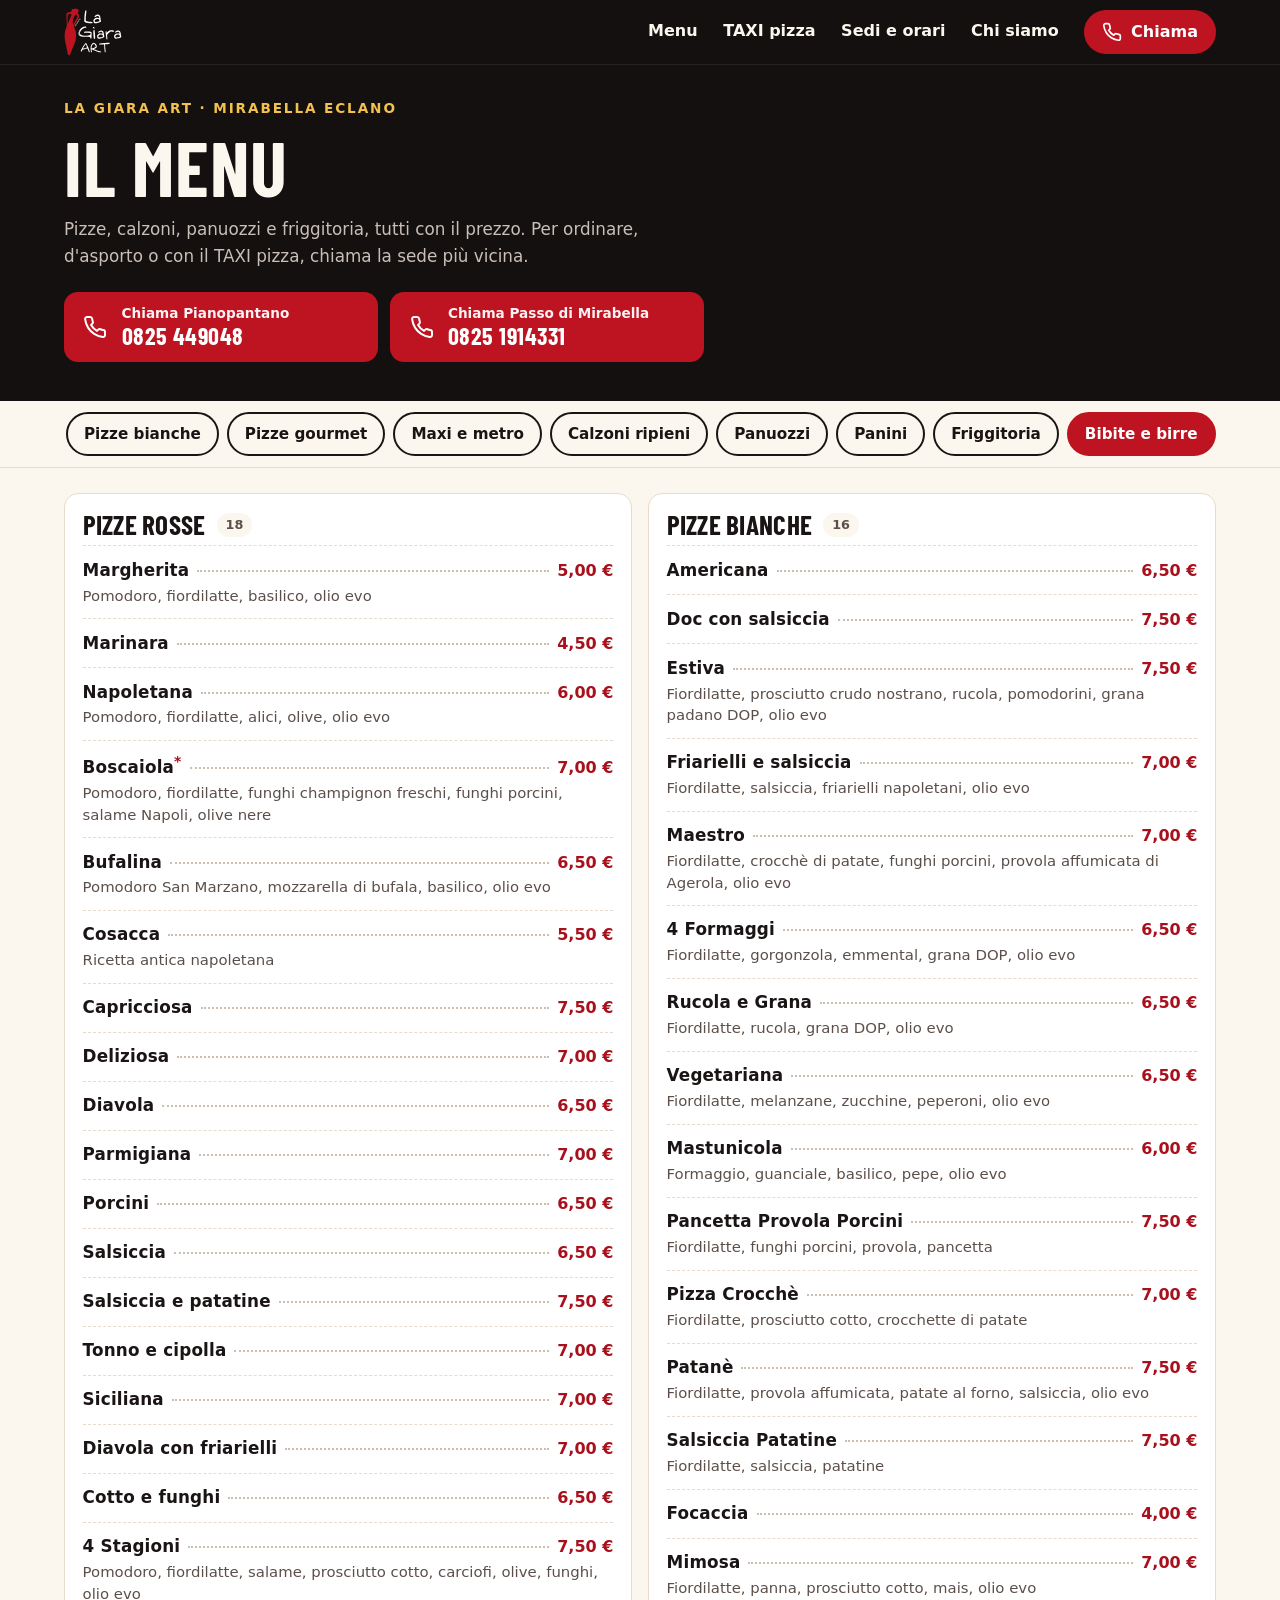
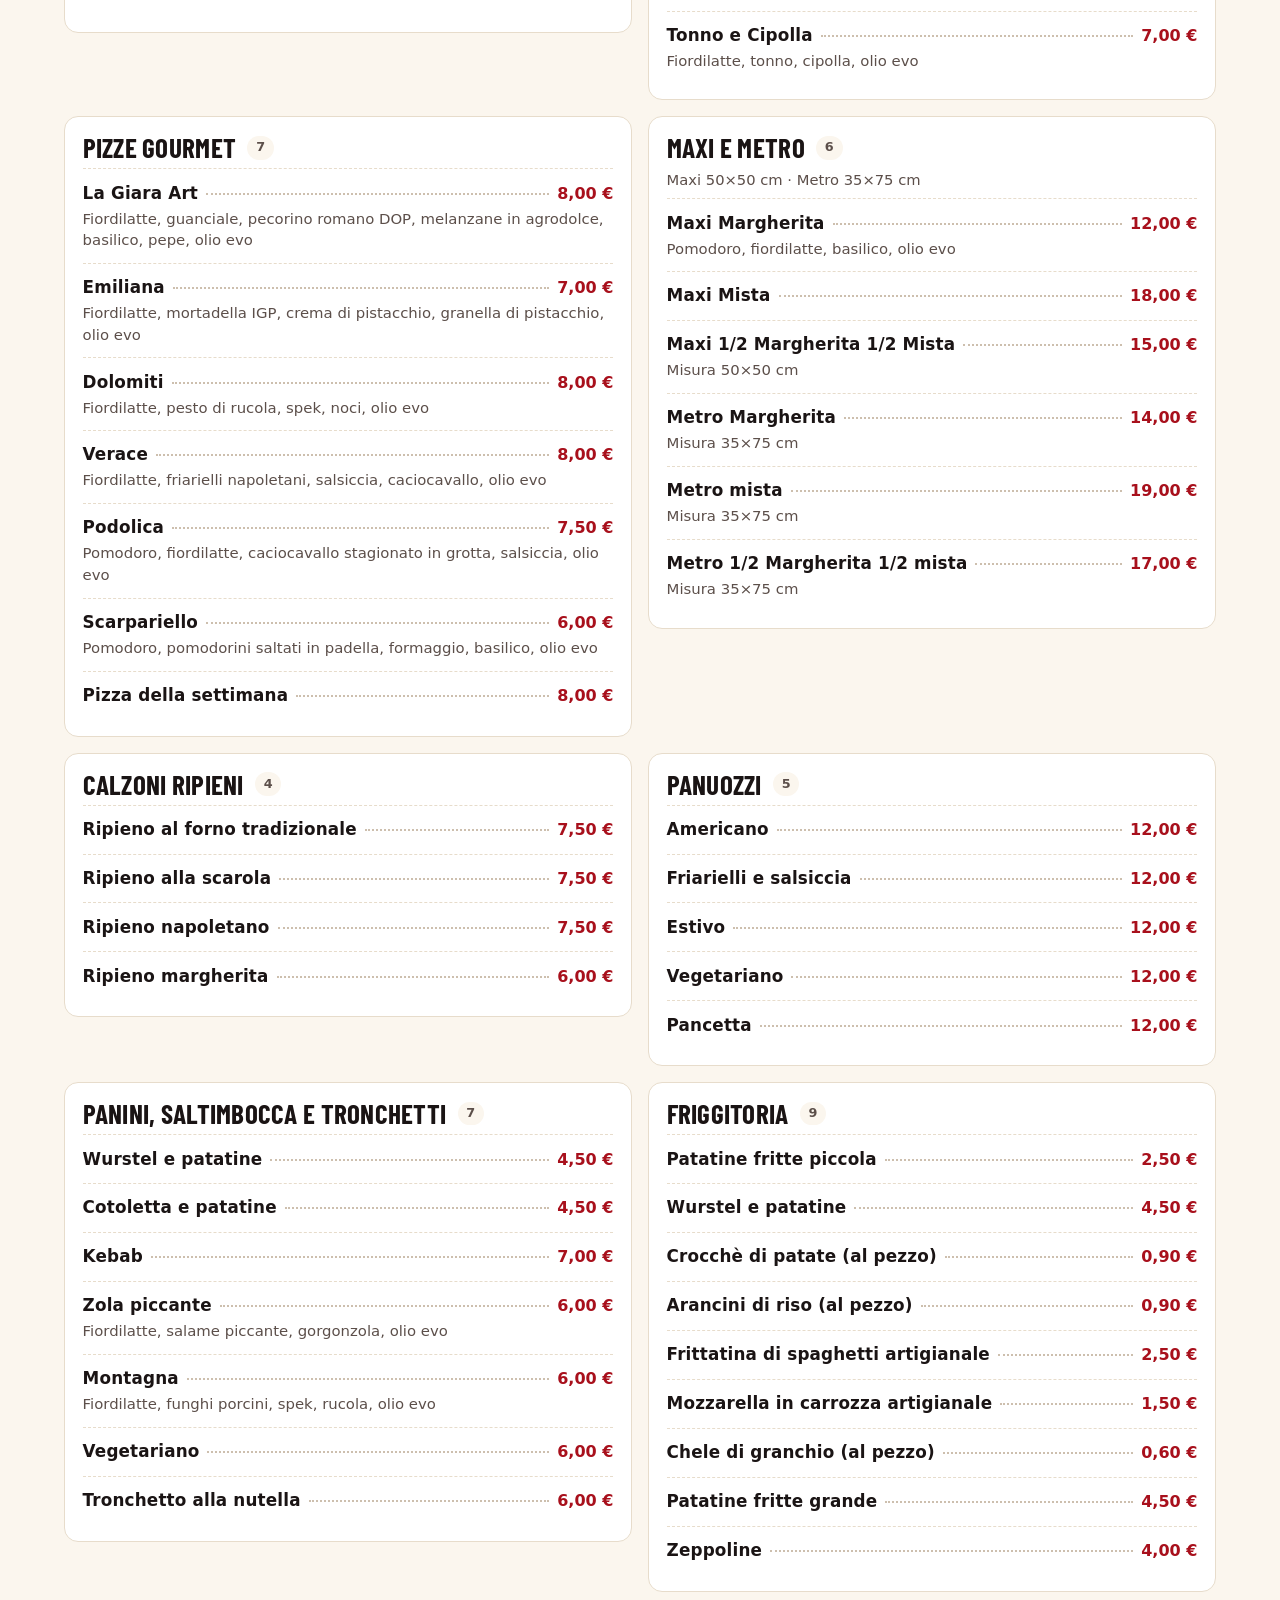
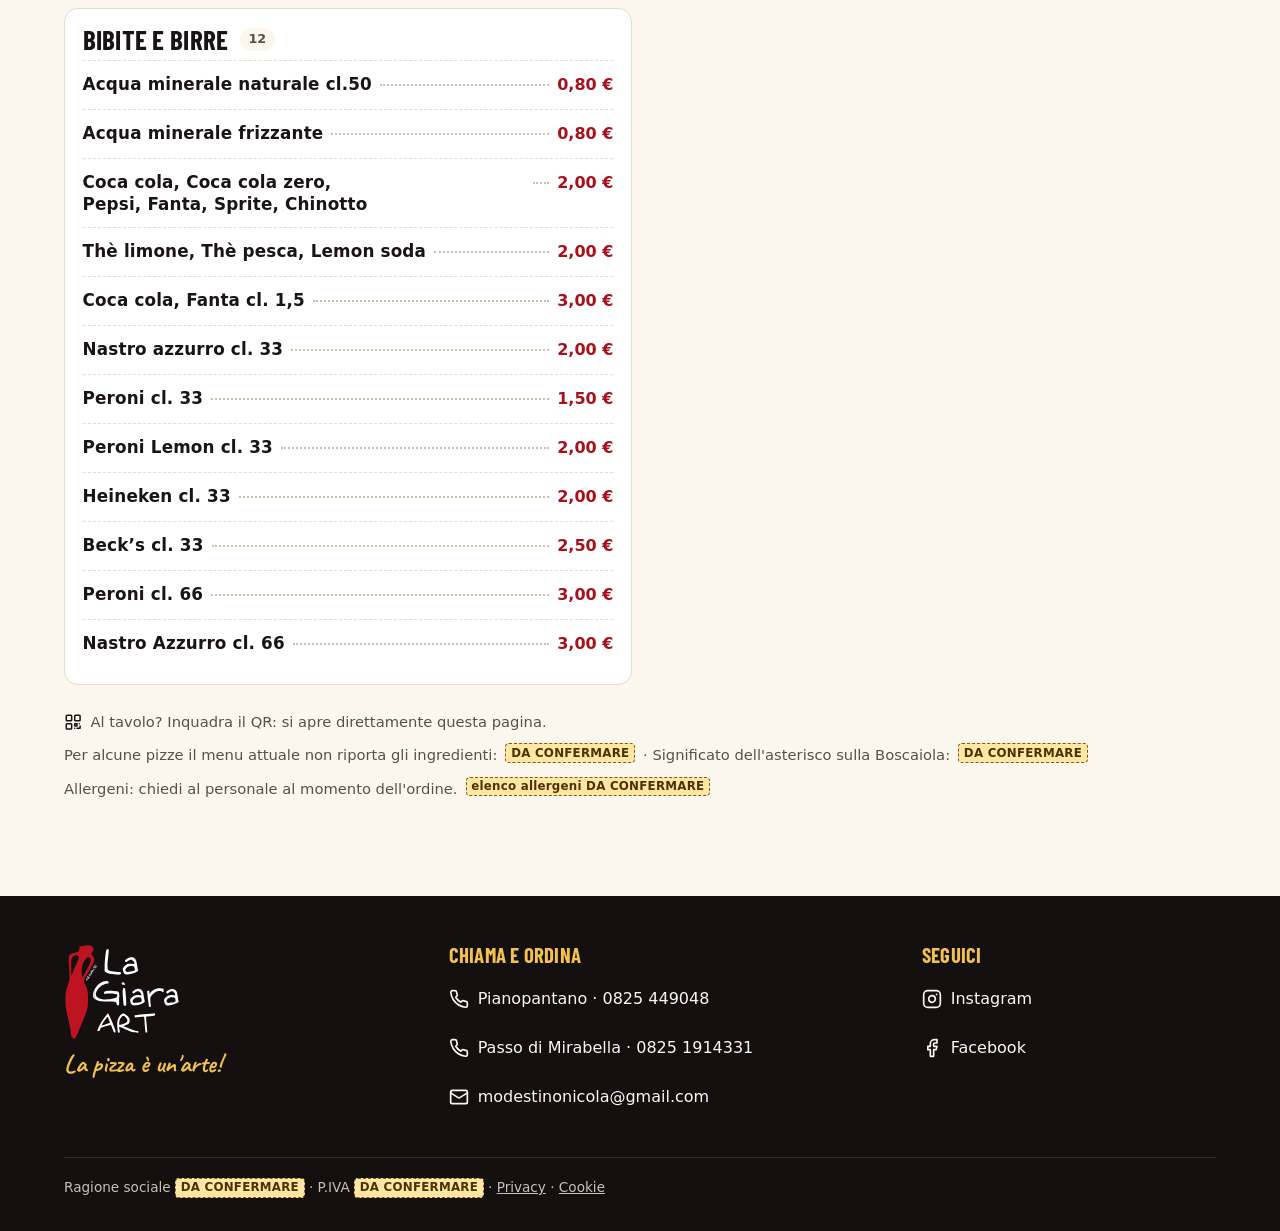
==== commit 69f6fceb: "Menu: barra categorie con sfumatura e categoria attiva Co-Authored-By: Claude Opus 5.5 <noreply@anth" ====
--- a/menu.html
+++ b/menu.html
@@ -179,6 +179,25 @@
     if ('IntersectionObserver' in window) {
       if (document.querySelector('.hero__logo')) new IntersectionObserver(function (en) { topbar.classList.toggle('top--logo', !en[0].isIntersecting); }, { rootMargin: '-64px 0px 0px 0px' }).observe(document.querySelector('.hero__logo'));
     } else { topbar.classList.add('top--logo'); }
+    // Barra categorie: sfumatura finché c'è altro a destra, categoria attiva evidenziata e tenuta in vista
+    var bar = document.querySelector('.chips__in');
+    var chipsList = [].slice.call(bar.querySelectorAll('.chip'));
+    var smooth = matchMedia('(prefers-reduced-motion: reduce)').matches ? 'auto' : 'smooth';
+    function edge() { bar.classList.toggle('is-end', bar.scrollLeft + bar.clientWidth >= bar.scrollWidth - 4); }
+    bar.addEventListener('scroll', edge, { passive: true }); edge();
+    function activate(id) {
+      chipsList.forEach(function (c) {
+        var on = c.getAttribute('href') === '#' + id;
+        if (on) { c.setAttribute('aria-current', 'true'); bar.scrollTo({ left: c.offsetLeft - (bar.clientWidth - c.offsetWidth) / 2, behavior: smooth }); }
+        else c.removeAttribute('aria-current');
+      });
+    }
+    if ('IntersectionObserver' in window) {
+      var io = new IntersectionObserver(function (en) {
+        en.forEach(function (e) { if (e.isIntersecting) activate(e.target.id); });
+      }, { rootMargin: '-150px 0px -65% 0px' });
+      document.querySelectorAll('.menu-cat').forEach(function (s) { io.observe(s); });
+    }
   </script>
 </body>
 </html>
--- a/style.css
+++ b/style.css
@@ -181,8 +181,11 @@
 .menu-hero__lead { margin-top: .6rem; color: var(--muted-on-night); max-width: 38rem; font-size: 1.05rem; }
 .menu-hero .menu-hero__call { display: none; margin-top: 1.4rem; max-width: 40rem; }
 .chips--bar { position: sticky; top: 64px; z-index: 10; background: var(--cream); border-bottom: 1px solid var(--line); }
-.chips__in { display: flex; gap: .5rem; overflow-x: auto; padding-block: .7rem; scrollbar-width: none; }
+.chips__in { position: relative; display: flex; gap: .5rem; overflow-x: auto; padding-block: .7rem; scrollbar-width: none; overscroll-behavior-x: contain; }
 .chips__in::-webkit-scrollbar { display: none; }
+/* Sfumatura a destra: fa capire che la barra scorre (tolta quando si arriva in fondo) */
+.chips__in:not(.is-end) { -webkit-mask-image: linear-gradient(to right, #000 calc(100% - 48px), transparent); mask-image: linear-gradient(to right, #000 calc(100% - 48px), transparent); }
+.chip[aria-current="true"] { background: var(--red); border-color: var(--red); color: #fff; }
 .chip {
   flex: none; display: inline-flex; align-items: center; min-height: 44px; padding: .45rem 1rem;
   border: 2px solid var(--ink); border-radius: 999px; text-decoration: none; font-weight: 600; font-size: .95rem; white-space: nowrap;
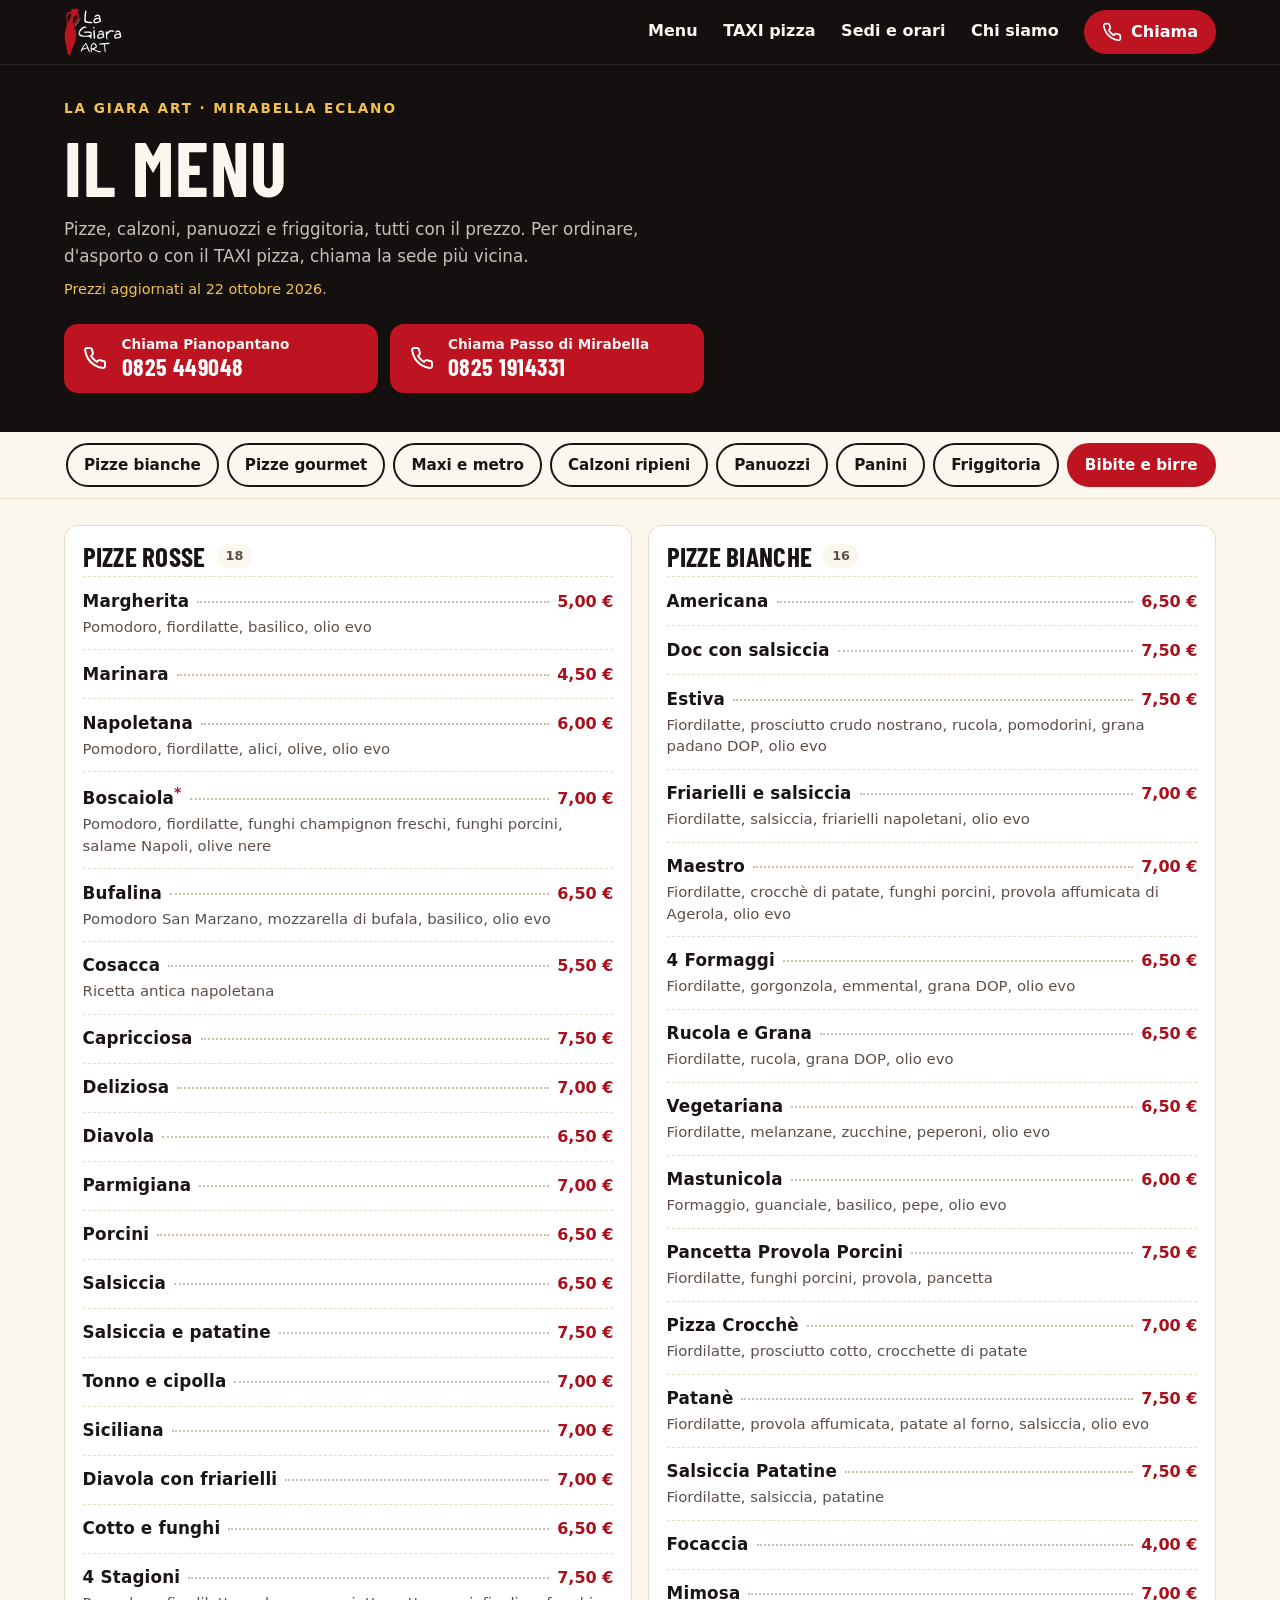
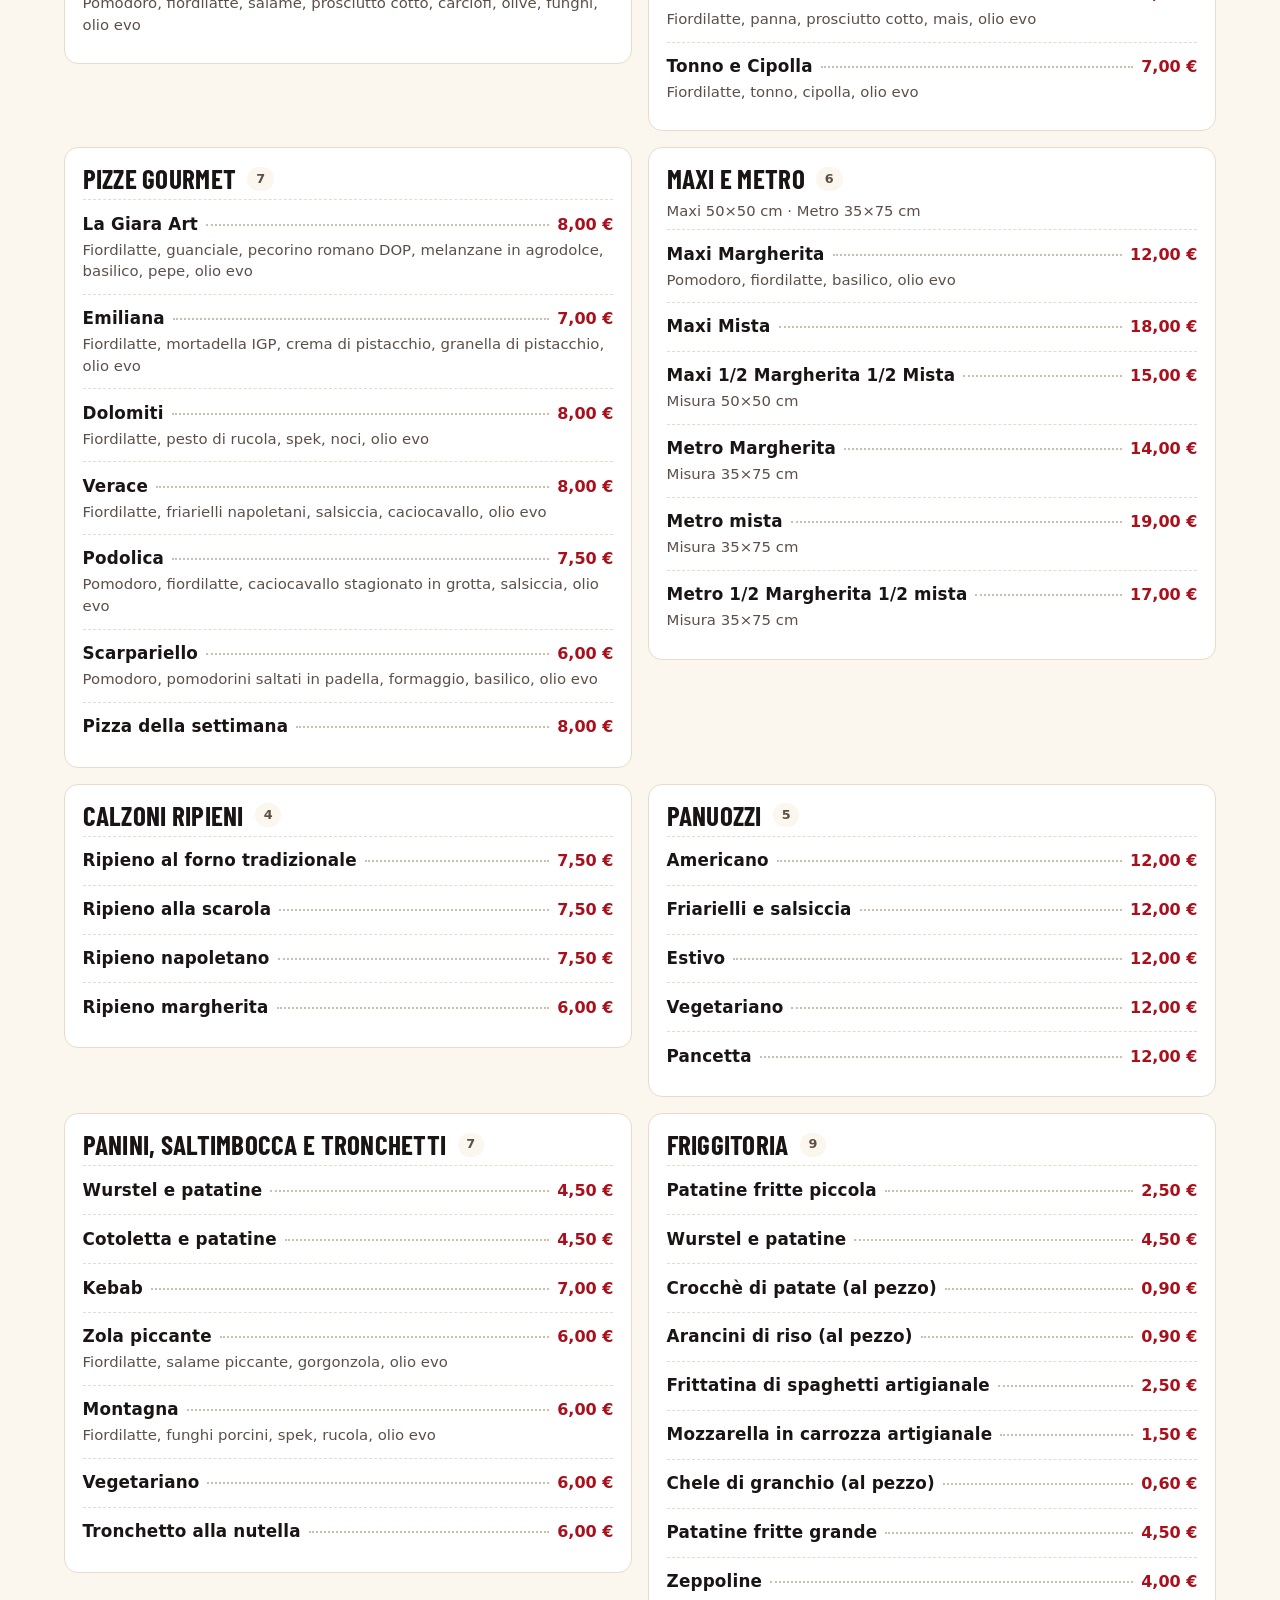
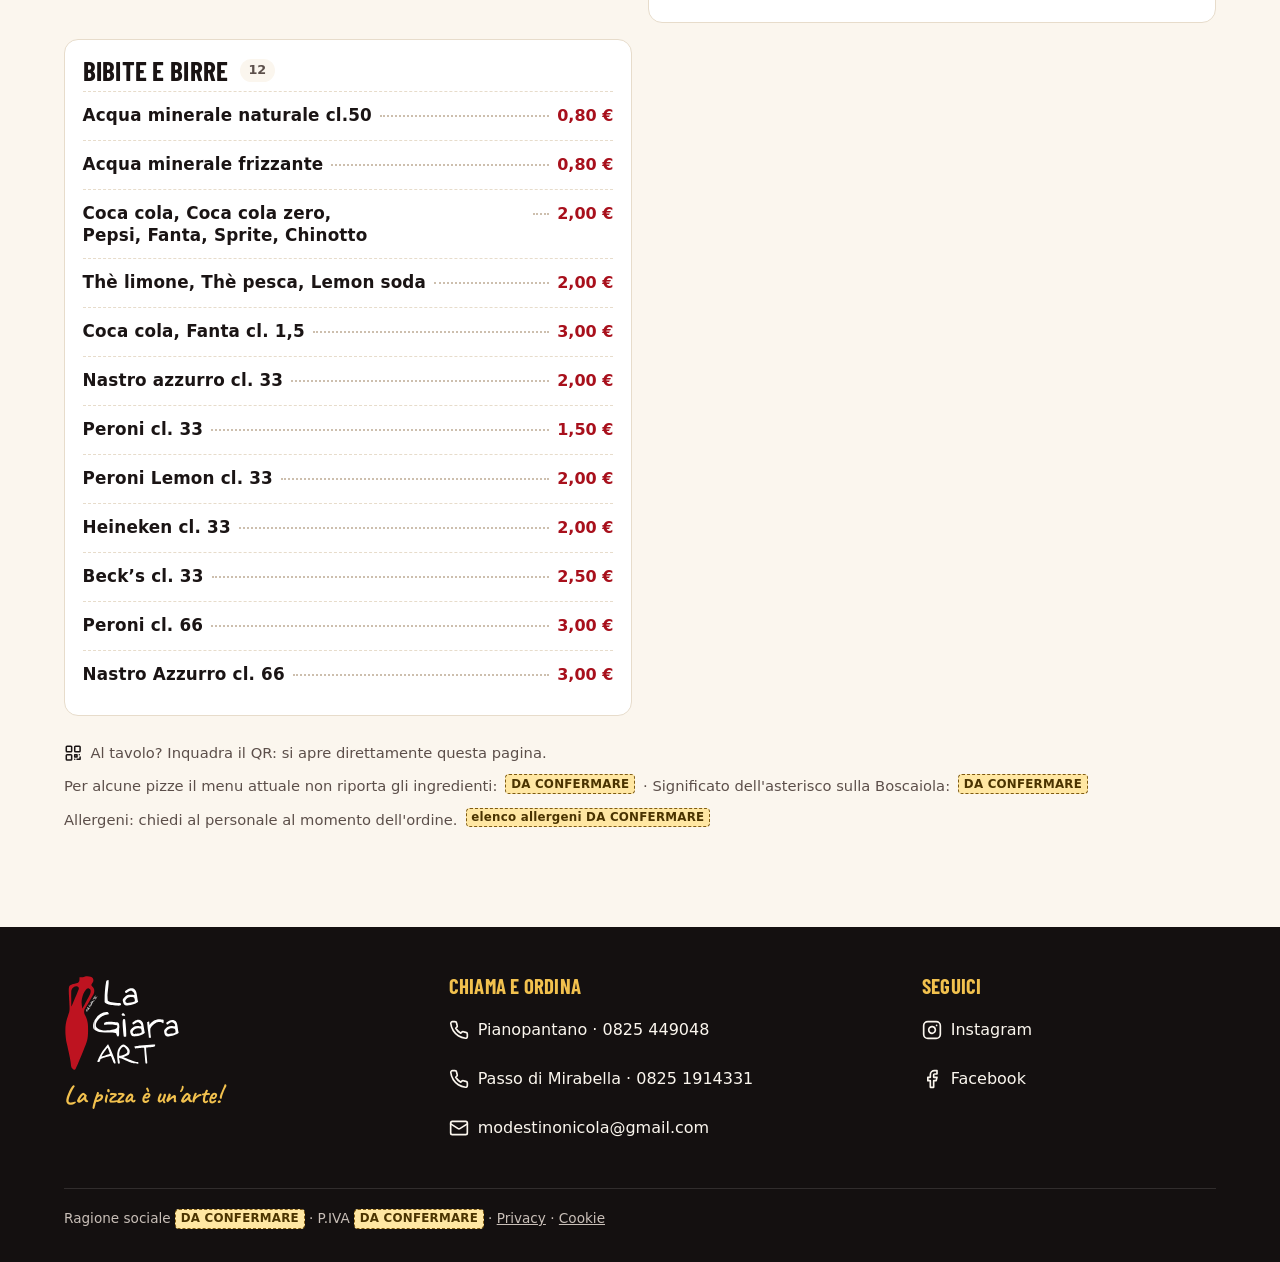
==== commit 015176dc: "Pagina Modifica menu, menu in data/menu.json e pubblicazione con GitHub Actions Co-Authored-By: Clau" ====
--- a/menu.html
+++ b/menu.html
@@ -28,7 +28,9 @@
   <link rel="stylesheet" href="style.css">
   <script>document.documentElement.className = 'js';</script>
 
-  <script type="application/ld+json">{"@context":"https://schema.org","@id":"https://www.lagiaraart.it/menu.html","url":"https://www.lagiaraart.it/menu.html","inLanguage":"it","@type":"Menu","name":"Menu La Giara Art","hasMenuSection":[{"@type":"MenuSection","name":"Pizze rosse","hasMenuItem":[{"@type":"MenuItem","name":"Margherita","description":"Pomodoro, fiordilatte, basilico, olio evo","offers":{"@type":"Offer","price":"5.00","priceCurrency":"EUR"}},{"@type":"MenuItem","name":"Marinara","offers":{"@type":"Offer","price":"4.50","priceCurrency":"EUR"}},{"@type":"MenuItem","name":"Napoletana","description":"Pomodoro, fiordilatte, alici, olive, olio evo","offers":{"@type":"Offer","price":"6.00","priceCurrency":"EUR"}},{"@type":"MenuItem","name":"Boscaiola","description":"Pomodoro, fiordilatte, funghi champignon freschi, funghi porcini, salame Napoli, olive nere","offers":{"@type":"Offer","price":"7.00","priceCurrency":"EUR"}},{"@type":"MenuItem","name":"Bufalina","description":"Pomodoro San Marzano, mozzarella di bufala, basilico, olio evo","offers":{"@type":"Offer","price":"6.50","priceCurrency":"EUR"}},{"@type":"MenuItem","name":"Cosacca","description":"Ricetta antica napoletana","offers":{"@type":"Offer","price":"5.50","priceCurrency":"EUR"}},{"@type":"MenuItem","name":"Capricciosa","offers":{"@type":"Offer","price":"7.50","priceCurrency":"EUR"}},{"@type":"MenuItem","name":"Deliziosa","offers":{"@type":"Offer","price":"7.00","priceCurrency":"EUR"}},{"@type":"MenuItem","name":"Diavola","offers":{"@type":"Offer","price":"6.50","priceCurrency":"EUR"}},{"@type":"MenuItem","name":"Parmigiana","offers":{"@type":"Offer","price":"7.00","priceCurrency":"EUR"}},{"@type":"MenuItem","name":"Porcini","offers":{"@type":"Offer","price":"6.50","priceCurrency":"EUR"}},{"@type":"MenuItem","name":"Salsiccia","offers":{"@type":"Offer","price":"6.50","priceCurrency":"EUR"}},{"@type":"MenuItem","name":"Salsiccia e patatine","offers":{"@type":"Offer","price":"7.50","priceCurrency":"EUR"}},{"@type":"MenuItem","name":"Tonno e cipolla","offers":{"@type":"Offer","price":"7.00","priceCurrency":"EUR"}},{"@type":"MenuItem","name":"Siciliana","offers":{"@type":"Offer","price":"7.00","priceCurrency":"EUR"}},{"@type":"MenuItem","name":"Diavola con friarielli","offers":{"@type":"Offer","price":"7.00","priceCurrency":"EUR"}},{"@type":"MenuItem","name":"Cotto e funghi","offers":{"@type":"Offer","price":"6.50","priceCurrency":"EUR"}},{"@type":"MenuItem","name":"4 Stagioni","description":"Pomodoro, Fiordilatte, salame, prosciutto cotto, carciofi, olive, funghi, olio evo","offers":{"@type":"Offer","price":"7.50","priceCurrency":"EUR"}}]},{"@type":"MenuSection","name":"Pizze bianche","hasMenuItem":[{"@type":"MenuItem","name":"Americana","offers":{"@type":"Offer","price":"6.50","priceCurrency":"EUR"}},{"@type":"MenuItem","name":"Doc con salsiccia","offers":{"@type":"Offer","price":"7.50","priceCurrency":"EUR"}},{"@type":"MenuItem","name":"Estiva","description":"Fiordilatte, prosciutto crudo nostrano, rucola, pomodorini, grana padano dop, olio evo","offers":{"@type":"Offer","price":"7.50","priceCurrency":"EUR"}},{"@type":"MenuItem","name":"Friarielli e salsiccia","description":"Fiordilatte, salsiccia, Friarielli Napoletani, olio evo","offers":{"@type":"Offer","price":"7.00","priceCurrency":"EUR"}},{"@type":"MenuItem","name":"Maestro","description":"Fiordilatte, crocchè di patate, funghi porcini, provola affumicata di agerola, olio evo","offers":{"@type":"Offer","price":"7.00","priceCurrency":"EUR"}},{"@type":"MenuItem","name":"4 Formaggi","description":"Fiordilatte, gorgonzola, emmental, grana dop, olio evo","offers":{"@type":"Offer","price":"6.50","priceCurrency":"EUR"}},{"@type":"MenuItem","name":"Rucola e Grana","description":"Fiordilatte, rucola, grana dop, olio evo","offers":{"@type":"Offer","price":"6.50","priceCurrency":"EUR"}},{"@type":"MenuItem","name":"Vegetariana","description":"Fiordilatte, melanzane, zucchine, peperoni, olio evo","offers":{"@type":"Offer","price":"6.50","priceCurrency":"EUR"}},{"@type":"MenuItem","name":"Mastunicola","description":"Formaggio, guanciale, basilico, pepe, olio evo","offers":{"@type":"Offer","price":"6.00","priceCurrency":"EUR"}},{"@type":"MenuItem","name":"Pancetta Provola Porcini","description":"Fiordilatte, Funghi Porcini, Provola, Pancetta","offers":{"@type":"Offer","price":"7.50","priceCurrency":"EUR"}},{"@type":"MenuItem","name":"Pizza Crocchè","description":"Fiordilatte, Prosciutto Cotto, Crocchette di patate","offers":{"@type":"Offer","price":"7.00","priceCurrency":"EUR"}},{"@type":"MenuItem","name":"Patanè","description":"Fiordilatte, Provola Affumicata, Patate al forno, Salsiccia, olio evo","offers":{"@type":"Offer","price":"7.50","priceCurrency":"EUR"}},{"@type":"MenuItem","name":"Salsiccia Patatine","description":"Fiordilatte, salsiccia, Patatine","offers":{"@type":"Offer","price":"7.50","priceCurrency":"EUR"}},{"@type":"MenuItem","name":"Focaccia","offers":{"@type":"Offer","price":"4.00","priceCurrency":"EUR"}},{"@type":"MenuItem","name":"Mimosa","description":"Fiordilatte, Panna, Prosciutto cotto, mais, Olio evo","offers":{"@type":"Offer","price":"7.00","priceCurrency":"EUR"}},{"@type":"MenuItem","name":"Tonno e Cipolla","description":"Fiordilatte, Tonno, Cipolla, olio evo","offers":{"@type":"Offer","price":"7.00","priceCurrency":"EUR"}}]},{"@type":"MenuSection","name":"Pizze gourmet","hasMenuItem":[{"@type":"MenuItem","name":"La Giara Art","description":"Fiordilatte, guanciale, pecorino dop romano, melanzane agrodolce, basilico, pepe, olio evo","offers":{"@type":"Offer","price":"8.00","priceCurrency":"EUR"}},{"@type":"MenuItem","name":"Emiliana","description":"Fiordilatte, mortadella igp, crema di pistacchio, granella di pistacchio, olio evo","offers":{"@type":"Offer","price":"7.00","priceCurrency":"EUR"}},{"@type":"MenuItem","name":"Dolomiti","description":"Fiordilatte, pesto di rucola, spek, noci, olio evo","offers":{"@type":"Offer","price":"8.00","priceCurrency":"EUR"}},{"@type":"MenuItem","name":"Verace","description":"Fiordilatte, friarielli napoletani, salsiccia, caciocavallo, olio evo","offers":{"@type":"Offer","price":"8.00","priceCurrency":"EUR"}},{"@type":"MenuItem","name":"Podolica","description":"Pomodoro, fiordilatte, caciocavallo stagionato in grotta, salsiccia, olio evo","offers":{"@type":"Offer","price":"7.50","priceCurrency":"EUR"}},{"@type":"MenuItem","name":"Scarpariello","description":"Pomodoro, pomodorini saltati in padella, formaggio, basilico, olio evo","offers":{"@type":"Offer","price":"6.00","priceCurrency":"EUR"}},{"@type":"MenuItem","name":"Pizza della settimana","offers":{"@type":"Offer","price":"8.00","priceCurrency":"EUR"}}]},{"@type":"MenuSection","name":"Maxi e metro","hasMenuItem":[{"@type":"MenuItem","name":"Maxi Margherita","description":"Pomodoro, Fiordilatte, basilico, olio evo","offers":{"@type":"Offer","price":"12.00","priceCurrency":"EUR"}},{"@type":"MenuItem","name":"Maxi Mista","offers":{"@type":"Offer","price":"18.00","priceCurrency":"EUR"}},{"@type":"MenuItem","name":"Maxi 1/2 Margherita 1/2 Mista","description":"Misura 50x50","offers":{"@type":"Offer","price":"15.00","priceCurrency":"EUR"}},{"@type":"MenuItem","name":"Metro Margherita","description":"Misura 35x75","offers":{"@type":"Offer","price":"14.00","priceCurrency":"EUR"}},{"@type":"MenuItem","name":"Metro mista","description":"Misura 35x75","offers":{"@type":"Offer","price":"19.00","priceCurrency":"EUR"}},{"@type":"MenuItem","name":"Metro 1/2 Margherita 1/2 mista","description":"Misura 35x75","offers":{"@type":"Offer","price":"17.00","priceCurrency":"EUR"}}]},{"@type":"MenuSection","name":"Calzoni ripieni","hasMenuItem":[{"@type":"MenuItem","name":"Ripieno al forno tradizionale","offers":{"@type":"Offer","price":"7.50","priceCurrency":"EUR"}},{"@type":"MenuItem","name":"Ripieno alla scarola","offers":{"@type":"Offer","price":"7.50","priceCurrency":"EUR"}},{"@type":"MenuItem","name":"Ripieno napoletano","offers":{"@type":"Offer","price":"7.50","priceCurrency":"EUR"}},{"@type":"MenuItem","name":"Ripieno margherita","offers":{"@type":"Offer","price":"6.00","priceCurrency":"EUR"}}]},{"@type":"MenuSection","name":"Panuozzi","hasMenuItem":[{"@type":"MenuItem","name":"Americano","offers":{"@type":"Offer","price":"12.00","priceCurrency":"EUR"}},{"@type":"MenuItem","name":"Friarielli e salsiccia","offers":{"@type":"Offer","price":"12.00","priceCurrency":"EUR"}},{"@type":"MenuItem","name":"Estivo","offers":{"@type":"Offer","price":"12.00","priceCurrency":"EUR"}},{"@type":"MenuItem","name":"Vegetariano","offers":{"@type":"Offer","price":"12.00","priceCurrency":"EUR"}},{"@type":"MenuItem","name":"Pancetta","offers":{"@type":"Offer","price":"12.00","priceCurrency":"EUR"}}]},{"@type":"MenuSection","name":"Panini, saltimbocca e tronchetti","hasMenuItem":[{"@type":"MenuItem","name":"Wurstel e patatine","offers":{"@type":"Offer","price":"4.50","priceCurrency":"EUR"}},{"@type":"MenuItem","name":"Cotoletta e patatine","offers":{"@type":"Offer","price":"4.50","priceCurrency":"EUR"}},{"@type":"MenuItem","name":"Kebab","offers":{"@type":"Offer","price":"7.00","priceCurrency":"EUR"}},{"@type":"MenuItem","name":"Zola piccante","description":"Fiordilatte, salame piccante, Gorgonzola, olio evo","offers":{"@type":"Offer","price":"6.00","priceCurrency":"EUR"}},{"@type":"MenuItem","name":"Montagna","description":"Fiordilatte, funghi porcini, spek, rucola, olio evo","offers":{"@type":"Offer","price":"6.00","priceCurrency":"EUR"}},{"@type":"MenuItem","name":"Vegetariano","offers":{"@type":"Offer","price":"6.00","priceCurrency":"EUR"}},{"@type":"MenuItem","name":"Tronchetto alla nutella","offers":{"@type":"Offer","price":"6.00","priceCurrency":"EUR"}}]},{"@type":"MenuSection","name":"Friggitoria","hasMenuItem":[{"@type":"MenuItem","name":"Patatine fritte piccola","offers":{"@type":"Offer","price":"2.50","priceCurrency":"EUR"}},{"@type":"MenuItem","name":"Wurstel e patatine","offers":{"@type":"Offer","price":"4.50","priceCurrency":"EUR"}},{"@type":"MenuItem","name":"Crocchè di patate (al pezzo)","offers":{"@type":"Offer","price":"0.90","priceCurrency":"EUR"}},{"@type":"MenuItem","name":"Arancini di riso (al pezzo)","offers":{"@type":"Offer","price":"0.90","priceCurrency":"EUR"}},{"@type":"MenuItem","name":"Frittatina di spaghetti artigianale","offers":{"@type":"Offer","price":"2.50","priceCurrency":"EUR"}},{"@type":"MenuItem","name":"Mozzarella in carrozza artigianale","offers":{"@type":"Offer","price":"1.50","priceCurrency":"EUR"}},{"@type":"MenuItem","name":"Chele di granchio (al pezzo)","offers":{"@type":"Offer","price":"0.60","priceCurrency":"EUR"}},{"@type":"MenuItem","name":"Patatine fritte grande","offers":{"@type":"Offer","price":"4.50","priceCurrency":"EUR"}},{"@type":"MenuItem","name":"Zeppoline","offers":{"@type":"Offer","price":"4.00","priceCurrency":"EUR"}}]},{"@type":"MenuSection","name":"Bibite e birre","hasMenuItem":[{"@type":"MenuItem","name":"Acqua minerale naturale cl.50","offers":{"@type":"Offer","price":"0.80","priceCurrency":"EUR"}},{"@type":"MenuItem","name":"Acqua minerale frizzante","offers":{"@type":"Offer","price":"0.80","priceCurrency":"EUR"}},{"@type":"MenuItem","name":"Coca cola, Coca cola zero, Pepsi, Fanta, Sprite, Chinotto","offers":{"@type":"Offer","price":"2.00","priceCurrency":"EUR"}},{"@type":"MenuItem","name":"Thè limone, Thè pesca, Lemon soda","offers":{"@type":"Offer","price":"2.00","priceCurrency":"EUR"}},{"@type":"MenuItem","name":"Coca cola, Fanta cl. 1,5","offers":{"@type":"Offer","price":"3.00","priceCurrency":"EUR"}},{"@type":"MenuItem","name":"Nastro azzurro cl. 33","offers":{"@type":"Offer","price":"2.00","priceCurrency":"EUR"}},{"@type":"MenuItem","name":"Peroni cl. 33","offers":{"@type":"Offer","price":"1.50","priceCurrency":"EUR"}},{"@type":"MenuItem","name":"Peroni Lemon cl. 33","offers":{"@type":"Offer","price":"2.00","priceCurrency":"EUR"}},{"@type":"MenuItem","name":"Heineken cl. 33","offers":{"@type":"Offer","price":"2.00","priceCurrency":"EUR"}},{"@type":"MenuItem","name":"Beck’s cl. 33","offers":{"@type":"Offer","price":"2.50","priceCurrency":"EUR"}},{"@type":"MenuItem","name":"Peroni cl. 66","offers":{"@type":"Offer","price":"3.00","priceCurrency":"EUR"}},{"@type":"MenuItem","name":"Nastro Azzurro cl. 66","offers":{"@type":"Offer","price":"3.00","priceCurrency":"EUR"}}]}]}</script>
+  <!-- MENU:ld -->
+<script type="application/ld+json">{"@context":"https://schema.org","@type":"Menu","@id":"https://www.lagiaraart.it/menu.html","url":"https://www.lagiaraart.it/menu.html","inLanguage":"it","name":"Menu La Giara Art","hasMenuSection":[{"@type":"MenuSection","name":"Pizze rosse","hasMenuItem":[{"@type":"MenuItem","name":"Margherita","description":"Pomodoro, fiordilatte, basilico, olio evo","offers":{"@type":"Offer","price":"5.00","priceCurrency":"EUR"}},{"@type":"MenuItem","name":"Marinara","offers":{"@type":"Offer","price":"4.50","priceCurrency":"EUR"}},{"@type":"MenuItem","name":"Napoletana","description":"Pomodoro, fiordilatte, alici, olive, olio evo","offers":{"@type":"Offer","price":"6.00","priceCurrency":"EUR"}},{"@type":"MenuItem","name":"Boscaiola","description":"Pomodoro, fiordilatte, funghi champignon freschi, funghi porcini, salame Napoli, olive nere","offers":{"@type":"Offer","price":"7.00","priceCurrency":"EUR"}},{"@type":"MenuItem","name":"Bufalina","description":"Pomodoro San Marzano, mozzarella di bufala, basilico, olio evo","offers":{"@type":"Offer","price":"6.50","priceCurrency":"EUR"}},{"@type":"MenuItem","name":"Cosacca","description":"Ricetta antica napoletana","offers":{"@type":"Offer","price":"5.50","priceCurrency":"EUR"}},{"@type":"MenuItem","name":"Capricciosa","offers":{"@type":"Offer","price":"7.50","priceCurrency":"EUR"}},{"@type":"MenuItem","name":"Deliziosa","offers":{"@type":"Offer","price":"7.00","priceCurrency":"EUR"}},{"@type":"MenuItem","name":"Diavola","offers":{"@type":"Offer","price":"6.50","priceCurrency":"EUR"}},{"@type":"MenuItem","name":"Parmigiana","offers":{"@type":"Offer","price":"7.00","priceCurrency":"EUR"}},{"@type":"MenuItem","name":"Porcini","offers":{"@type":"Offer","price":"6.50","priceCurrency":"EUR"}},{"@type":"MenuItem","name":"Salsiccia","offers":{"@type":"Offer","price":"6.50","priceCurrency":"EUR"}},{"@type":"MenuItem","name":"Salsiccia e patatine","offers":{"@type":"Offer","price":"7.50","priceCurrency":"EUR"}},{"@type":"MenuItem","name":"Tonno e cipolla","offers":{"@type":"Offer","price":"7.00","priceCurrency":"EUR"}},{"@type":"MenuItem","name":"Siciliana","offers":{"@type":"Offer","price":"7.00","priceCurrency":"EUR"}},{"@type":"MenuItem","name":"Diavola con friarielli","offers":{"@type":"Offer","price":"7.00","priceCurrency":"EUR"}},{"@type":"MenuItem","name":"Cotto e funghi","offers":{"@type":"Offer","price":"6.50","priceCurrency":"EUR"}},{"@type":"MenuItem","name":"4 Stagioni","description":"Pomodoro, fiordilatte, salame, prosciutto cotto, carciofi, olive, funghi, olio evo","offers":{"@type":"Offer","price":"7.50","priceCurrency":"EUR"}}]},{"@type":"MenuSection","name":"Pizze bianche","hasMenuItem":[{"@type":"MenuItem","name":"Americana","offers":{"@type":"Offer","price":"6.50","priceCurrency":"EUR"}},{"@type":"MenuItem","name":"Doc con salsiccia","offers":{"@type":"Offer","price":"7.50","priceCurrency":"EUR"}},{"@type":"MenuItem","name":"Estiva","description":"Fiordilatte, prosciutto crudo nostrano, rucola, pomodorini, grana padano DOP, olio evo","offers":{"@type":"Offer","price":"7.50","priceCurrency":"EUR"}},{"@type":"MenuItem","name":"Friarielli e salsiccia","description":"Fiordilatte, salsiccia, friarielli napoletani, olio evo","offers":{"@type":"Offer","price":"7.00","priceCurrency":"EUR"}},{"@type":"MenuItem","name":"Maestro","description":"Fiordilatte, crocchè di patate, funghi porcini, provola affumicata di Agerola, olio evo","offers":{"@type":"Offer","price":"7.00","priceCurrency":"EUR"}},{"@type":"MenuItem","name":"4 Formaggi","description":"Fiordilatte, gorgonzola, emmental, grana DOP, olio evo","offers":{"@type":"Offer","price":"6.50","priceCurrency":"EUR"}},{"@type":"MenuItem","name":"Rucola e Grana","description":"Fiordilatte, rucola, grana DOP, olio evo","offers":{"@type":"Offer","price":"6.50","priceCurrency":"EUR"}},{"@type":"MenuItem","name":"Vegetariana","description":"Fiordilatte, melanzane, zucchine, peperoni, olio evo","offers":{"@type":"Offer","price":"6.50","priceCurrency":"EUR"}},{"@type":"MenuItem","name":"Mastunicola","description":"Formaggio, guanciale, basilico, pepe, olio evo","offers":{"@type":"Offer","price":"6.00","priceCurrency":"EUR"}},{"@type":"MenuItem","name":"Pancetta Provola Porcini","description":"Fiordilatte, funghi porcini, provola, pancetta","offers":{"@type":"Offer","price":"7.50","priceCurrency":"EUR"}},{"@type":"MenuItem","name":"Pizza Crocchè","description":"Fiordilatte, prosciutto cotto, crocchette di patate","offers":{"@type":"Offer","price":"7.00","priceCurrency":"EUR"}},{"@type":"MenuItem","name":"Patanè","description":"Fiordilatte, provola affumicata, patate al forno, salsiccia, olio evo","offers":{"@type":"Offer","price":"7.50","priceCurrency":"EUR"}},{"@type":"MenuItem","name":"Salsiccia Patatine","description":"Fiordilatte, salsiccia, patatine","offers":{"@type":"Offer","price":"7.50","priceCurrency":"EUR"}},{"@type":"MenuItem","name":"Focaccia","offers":{"@type":"Offer","price":"4.00","priceCurrency":"EUR"}},{"@type":"MenuItem","name":"Mimosa","description":"Fiordilatte, panna, prosciutto cotto, mais, olio evo","offers":{"@type":"Offer","price":"7.00","priceCurrency":"EUR"}},{"@type":"MenuItem","name":"Tonno e Cipolla","description":"Fiordilatte, tonno, cipolla, olio evo","offers":{"@type":"Offer","price":"7.00","priceCurrency":"EUR"}}]},{"@type":"MenuSection","name":"Pizze gourmet","hasMenuItem":[{"@type":"MenuItem","name":"La Giara Art","description":"Fiordilatte, guanciale, pecorino romano DOP, melanzane in agrodolce, basilico, pepe, olio evo","offers":{"@type":"Offer","price":"8.00","priceCurrency":"EUR"}},{"@type":"MenuItem","name":"Emiliana","description":"Fiordilatte, mortadella IGP, crema di pistacchio, granella di pistacchio, olio evo","offers":{"@type":"Offer","price":"7.00","priceCurrency":"EUR"}},{"@type":"MenuItem","name":"Dolomiti","description":"Fiordilatte, pesto di rucola, spek, noci, olio evo","offers":{"@type":"Offer","price":"8.00","priceCurrency":"EUR"}},{"@type":"MenuItem","name":"Verace","description":"Fiordilatte, friarielli napoletani, salsiccia, caciocavallo, olio evo","offers":{"@type":"Offer","price":"8.00","priceCurrency":"EUR"}},{"@type":"MenuItem","name":"Podolica","description":"Pomodoro, fiordilatte, caciocavallo stagionato in grotta, salsiccia, olio evo","offers":{"@type":"Offer","price":"7.50","priceCurrency":"EUR"}},{"@type":"MenuItem","name":"Scarpariello","description":"Pomodoro, pomodorini saltati in padella, formaggio, basilico, olio evo","offers":{"@type":"Offer","price":"6.00","priceCurrency":"EUR"}},{"@type":"MenuItem","name":"Pizza della settimana","offers":{"@type":"Offer","price":"8.00","priceCurrency":"EUR"}}]},{"@type":"MenuSection","name":"Maxi e metro","hasMenuItem":[{"@type":"MenuItem","name":"Maxi Margherita","description":"Pomodoro, fiordilatte, basilico, olio evo","offers":{"@type":"Offer","price":"12.00","priceCurrency":"EUR"}},{"@type":"MenuItem","name":"Maxi Mista","offers":{"@type":"Offer","price":"18.00","priceCurrency":"EUR"}},{"@type":"MenuItem","name":"Maxi 1/2 Margherita 1/2 Mista","description":"Misura 50×50 cm","offers":{"@type":"Offer","price":"15.00","priceCurrency":"EUR"}},{"@type":"MenuItem","name":"Metro Margherita","description":"Misura 35×75 cm","offers":{"@type":"Offer","price":"14.00","priceCurrency":"EUR"}},{"@type":"MenuItem","name":"Metro mista","description":"Misura 35×75 cm","offers":{"@type":"Offer","price":"19.00","priceCurrency":"EUR"}},{"@type":"MenuItem","name":"Metro 1/2 Margherita 1/2 mista","description":"Misura 35×75 cm","offers":{"@type":"Offer","price":"17.00","priceCurrency":"EUR"}}]},{"@type":"MenuSection","name":"Calzoni ripieni","hasMenuItem":[{"@type":"MenuItem","name":"Ripieno al forno tradizionale","offers":{"@type":"Offer","price":"7.50","priceCurrency":"EUR"}},{"@type":"MenuItem","name":"Ripieno alla scarola","offers":{"@type":"Offer","price":"7.50","priceCurrency":"EUR"}},{"@type":"MenuItem","name":"Ripieno napoletano","offers":{"@type":"Offer","price":"7.50","priceCurrency":"EUR"}},{"@type":"MenuItem","name":"Ripieno margherita","offers":{"@type":"Offer","price":"6.00","priceCurrency":"EUR"}}]},{"@type":"MenuSection","name":"Panuozzi","hasMenuItem":[{"@type":"MenuItem","name":"Americano","offers":{"@type":"Offer","price":"12.00","priceCurrency":"EUR"}},{"@type":"MenuItem","name":"Friarielli e salsiccia","offers":{"@type":"Offer","price":"12.00","priceCurrency":"EUR"}},{"@type":"MenuItem","name":"Estivo","offers":{"@type":"Offer","price":"12.00","priceCurrency":"EUR"}},{"@type":"MenuItem","name":"Vegetariano","offers":{"@type":"Offer","price":"12.00","priceCurrency":"EUR"}},{"@type":"MenuItem","name":"Pancetta","offers":{"@type":"Offer","price":"12.00","priceCurrency":"EUR"}}]},{"@type":"MenuSection","name":"Panini, saltimbocca e tronchetti","hasMenuItem":[{"@type":"MenuItem","name":"Wurstel e patatine","offers":{"@type":"Offer","price":"4.50","priceCurrency":"EUR"}},{"@type":"MenuItem","name":"Cotoletta e patatine","offers":{"@type":"Offer","price":"4.50","priceCurrency":"EUR"}},{"@type":"MenuItem","name":"Kebab","offers":{"@type":"Offer","price":"7.00","priceCurrency":"EUR"}},{"@type":"MenuItem","name":"Zola piccante","description":"Fiordilatte, salame piccante, gorgonzola, olio evo","offers":{"@type":"Offer","price":"6.00","priceCurrency":"EUR"}},{"@type":"MenuItem","name":"Montagna","description":"Fiordilatte, funghi porcini, spek, rucola, olio evo","offers":{"@type":"Offer","price":"6.00","priceCurrency":"EUR"}},{"@type":"MenuItem","name":"Vegetariano","offers":{"@type":"Offer","price":"6.00","priceCurrency":"EUR"}},{"@type":"MenuItem","name":"Tronchetto alla nutella","offers":{"@type":"Offer","price":"6.00","priceCurrency":"EUR"}}]},{"@type":"MenuSection","name":"Friggitoria","hasMenuItem":[{"@type":"MenuItem","name":"Patatine fritte piccola","offers":{"@type":"Offer","price":"2.50","priceCurrency":"EUR"}},{"@type":"MenuItem","name":"Wurstel e patatine","offers":{"@type":"Offer","price":"4.50","priceCurrency":"EUR"}},{"@type":"MenuItem","name":"Crocchè di patate (al pezzo)","offers":{"@type":"Offer","price":"0.90","priceCurrency":"EUR"}},{"@type":"MenuItem","name":"Arancini di riso (al pezzo)","offers":{"@type":"Offer","price":"0.90","priceCurrency":"EUR"}},{"@type":"MenuItem","name":"Frittatina di spaghetti artigianale","offers":{"@type":"Offer","price":"2.50","priceCurrency":"EUR"}},{"@type":"MenuItem","name":"Mozzarella in carrozza artigianale","offers":{"@type":"Offer","price":"1.50","priceCurrency":"EUR"}},{"@type":"MenuItem","name":"Chele di granchio (al pezzo)","offers":{"@type":"Offer","price":"0.60","priceCurrency":"EUR"}},{"@type":"MenuItem","name":"Patatine fritte grande","offers":{"@type":"Offer","price":"4.50","priceCurrency":"EUR"}},{"@type":"MenuItem","name":"Zeppoline","offers":{"@type":"Offer","price":"4.00","priceCurrency":"EUR"}}]},{"@type":"MenuSection","name":"Bibite e birre","hasMenuItem":[{"@type":"MenuItem","name":"Acqua minerale naturale cl.50","offers":{"@type":"Offer","price":"0.80","priceCurrency":"EUR"}},{"@type":"MenuItem","name":"Acqua minerale frizzante","offers":{"@type":"Offer","price":"0.80","priceCurrency":"EUR"}},{"@type":"MenuItem","name":"Coca cola, Coca cola zero, Pepsi, Fanta, Sprite, Chinotto","offers":{"@type":"Offer","price":"2.00","priceCurrency":"EUR"}},{"@type":"MenuItem","name":"Thè limone, Thè pesca, Lemon soda","offers":{"@type":"Offer","price":"2.00","priceCurrency":"EUR"}},{"@type":"MenuItem","name":"Coca cola, Fanta cl. 1,5","offers":{"@type":"Offer","price":"3.00","priceCurrency":"EUR"}},{"@type":"MenuItem","name":"Nastro azzurro cl. 33","offers":{"@type":"Offer","price":"2.00","priceCurrency":"EUR"}},{"@type":"MenuItem","name":"Peroni cl. 33","offers":{"@type":"Offer","price":"1.50","priceCurrency":"EUR"}},{"@type":"MenuItem","name":"Peroni Lemon cl. 33","offers":{"@type":"Offer","price":"2.00","priceCurrency":"EUR"}},{"@type":"MenuItem","name":"Heineken cl. 33","offers":{"@type":"Offer","price":"2.00","priceCurrency":"EUR"}},{"@type":"MenuItem","name":"Beck’s cl. 33","offers":{"@type":"Offer","price":"2.50","priceCurrency":"EUR"}},{"@type":"MenuItem","name":"Peroni cl. 66","offers":{"@type":"Offer","price":"3.00","priceCurrency":"EUR"}},{"@type":"MenuItem","name":"Nastro Azzurro cl. 66","offers":{"@type":"Offer","price":"3.00","priceCurrency":"EUR"}}]}]}</script>
+<!-- /MENU:ld -->
 </head>
 <body>
   <!-- Icone (stile Lucide) -->
@@ -73,6 +75,9 @@
         <p class="eyebrow">La Giara Art · Mirabella Eclano</p>
         <h1 id="menu-title">Il menu</h1>
         <p class="menu-hero__lead">Pizze, calzoni, panuozzi e friggitoria, tutti con il prezzo. Per ordinare, d'asporto o con il TAXI pizza, chiama la sede più vicina.</p>
+        <p class="menu-hero__date"><!-- MENU:data -->
+Prezzi aggiornati al 22 ottobre 2026.
+<!-- /MENU:data --></p>
         <div class="callpair menu-hero__call">
           <a class="callbtn" href="tel:+390825449048"><svg class="i" aria-hidden="true"><use href="#i-phone"/></svg><span><small>Chiama Pianopantano</small>0825 449048</span></a>
           <a class="callbtn" href="tel:+3908251914331"><svg class="i" aria-hidden="true"><use href="#i-phone"/></svg><span><small>Chiama Passo di Mirabella</small>0825 1914331</span></a>
@@ -82,7 +87,7 @@
 
     <nav class="chips chips--bar" aria-label="Categorie del menu">
       <div class="wrap chips__in">
-
+<!-- MENU:chips -->
 <a class="chip" href="#m-rosse">Pizze rosse</a>
 <a class="chip" href="#m-bianche">Pizze bianche</a>
 <a class="chip" href="#m-gourmet">Pizze gourmet</a>
@@ -92,6 +97,7 @@
 <a class="chip" href="#m-panini">Panini</a>
 <a class="chip" href="#m-friggitoria">Friggitoria</a>
 <a class="chip" href="#m-bevande">Bibite e birre</a>
+<!-- /MENU:chips -->
         
       </div>
     </nav>
@@ -99,6 +105,7 @@
     <div class="section menu-page">
       <div class="wrap">
         <div class="menu__list">
+<!-- MENU:categorie -->
 <section class="menu-cat" id="m-rosse" aria-labelledby="m-rosse-t"><div class="menu-cat__head"><h2 id="m-rosse-t">Pizze rosse</h2><span class="menu-cat__count">18</span></div><ul class="dishes"><li class="dish"><div class="dish__row"><h3 class="dish__name">Margherita</h3><span class="dish__dots" aria-hidden="true"></span><span class="dish__price">5,00 €</span></div><p class="dish__desc">Pomodoro, fiordilatte, basilico, olio evo</p></li><li class="dish"><div class="dish__row"><h3 class="dish__name">Marinara</h3><span class="dish__dots" aria-hidden="true"></span><span class="dish__price">4,50 €</span></div></li><li class="dish"><div class="dish__row"><h3 class="dish__name">Napoletana</h3><span class="dish__dots" aria-hidden="true"></span><span class="dish__price">6,00 €</span></div><p class="dish__desc">Pomodoro, fiordilatte, alici, olive, olio evo</p></li><li class="dish"><div class="dish__row"><h3 class="dish__name">Boscaiola<sup>*</sup></h3><span class="dish__dots" aria-hidden="true"></span><span class="dish__price">7,00 €</span></div><p class="dish__desc">Pomodoro, fiordilatte, funghi champignon freschi, funghi porcini, salame Napoli, olive nere</p></li><li class="dish"><div class="dish__row"><h3 class="dish__name">Bufalina</h3><span class="dish__dots" aria-hidden="true"></span><span class="dish__price">6,50 €</span></div><p class="dish__desc">Pomodoro San Marzano, mozzarella di bufala, basilico, olio evo</p></li><li class="dish"><div class="dish__row"><h3 class="dish__name">Cosacca</h3><span class="dish__dots" aria-hidden="true"></span><span class="dish__price">5,50 €</span></div><p class="dish__desc">Ricetta antica napoletana</p></li><li class="dish"><div class="dish__row"><h3 class="dish__name">Capricciosa</h3><span class="dish__dots" aria-hidden="true"></span><span class="dish__price">7,50 €</span></div></li><li class="dish"><div class="dish__row"><h3 class="dish__name">Deliziosa</h3><span class="dish__dots" aria-hidden="true"></span><span class="dish__price">7,00 €</span></div></li><li class="dish"><div class="dish__row"><h3 class="dish__name">Diavola</h3><span class="dish__dots" aria-hidden="true"></span><span class="dish__price">6,50 €</span></div></li><li class="dish"><div class="dish__row"><h3 class="dish__name">Parmigiana</h3><span class="dish__dots" aria-hidden="true"></span><span class="dish__price">7,00 €</span></div></li><li class="dish"><div class="dish__row"><h3 class="dish__name">Porcini</h3><span class="dish__dots" aria-hidden="true"></span><span class="dish__price">6,50 €</span></div></li><li class="dish"><div class="dish__row"><h3 class="dish__name">Salsiccia</h3><span class="dish__dots" aria-hidden="true"></span><span class="dish__price">6,50 €</span></div></li><li class="dish"><div class="dish__row"><h3 class="dish__name">Salsiccia e patatine</h3><span class="dish__dots" aria-hidden="true"></span><span class="dish__price">7,50 €</span></div></li><li class="dish"><div class="dish__row"><h3 class="dish__name">Tonno e cipolla</h3><span class="dish__dots" aria-hidden="true"></span><span class="dish__price">7,00 €</span></div></li><li class="dish"><div class="dish__row"><h3 class="dish__name">Siciliana</h3><span class="dish__dots" aria-hidden="true"></span><span class="dish__price">7,00 €</span></div></li><li class="dish"><div class="dish__row"><h3 class="dish__name">Diavola con friarielli</h3><span class="dish__dots" aria-hidden="true"></span><span class="dish__price">7,00 €</span></div></li><li class="dish"><div class="dish__row"><h3 class="dish__name">Cotto e funghi</h3><span class="dish__dots" aria-hidden="true"></span><span class="dish__price">6,50 €</span></div></li><li class="dish"><div class="dish__row"><h3 class="dish__name">4 Stagioni</h3><span class="dish__dots" aria-hidden="true"></span><span class="dish__price">7,50 €</span></div><p class="dish__desc">Pomodoro, fiordilatte, salame, prosciutto cotto, carciofi, olive, funghi, olio evo</p></li></ul></section>
 <section class="menu-cat" id="m-bianche" aria-labelledby="m-bianche-t"><div class="menu-cat__head"><h2 id="m-bianche-t">Pizze bianche</h2><span class="menu-cat__count">16</span></div><ul class="dishes"><li class="dish"><div class="dish__row"><h3 class="dish__name">Americana</h3><span class="dish__dots" aria-hidden="true"></span><span class="dish__price">6,50 €</span></div></li><li class="dish"><div class="dish__row"><h3 class="dish__name">Doc con salsiccia</h3><span class="dish__dots" aria-hidden="true"></span><span class="dish__price">7,50 €</span></div></li><li class="dish"><div class="dish__row"><h3 class="dish__name">Estiva</h3><span class="dish__dots" aria-hidden="true"></span><span class="dish__price">7,50 €</span></div><p class="dish__desc">Fiordilatte, prosciutto crudo nostrano, rucola, pomodorini, grana padano DOP, olio evo</p></li><li class="dish"><div class="dish__row"><h3 class="dish__name">Friarielli e salsiccia</h3><span class="dish__dots" aria-hidden="true"></span><span class="dish__price">7,00 €</span></div><p class="dish__desc">Fiordilatte, salsiccia, friarielli napoletani, olio evo</p></li><li class="dish"><div class="dish__row"><h3 class="dish__name">Maestro</h3><span class="dish__dots" aria-hidden="true"></span><span class="dish__price">7,00 €</span></div><p class="dish__desc">Fiordilatte, crocchè di patate, funghi porcini, provola affumicata di Agerola, olio evo</p></li><li class="dish"><div class="dish__row"><h3 class="dish__name">4 Formaggi</h3><span class="dish__dots" aria-hidden="true"></span><span class="dish__price">6,50 €</span></div><p class="dish__desc">Fiordilatte, gorgonzola, emmental, grana DOP, olio evo</p></li><li class="dish"><div class="dish__row"><h3 class="dish__name">Rucola e Grana</h3><span class="dish__dots" aria-hidden="true"></span><span class="dish__price">6,50 €</span></div><p class="dish__desc">Fiordilatte, rucola, grana DOP, olio evo</p></li><li class="dish"><div class="dish__row"><h3 class="dish__name">Vegetariana</h3><span class="dish__dots" aria-hidden="true"></span><span class="dish__price">6,50 €</span></div><p class="dish__desc">Fiordilatte, melanzane, zucchine, peperoni, olio evo</p></li><li class="dish"><div class="dish__row"><h3 class="dish__name">Mastunicola</h3><span class="dish__dots" aria-hidden="true"></span><span class="dish__price">6,00 €</span></div><p class="dish__desc">Formaggio, guanciale, basilico, pepe, olio evo</p></li><li class="dish"><div class="dish__row"><h3 class="dish__name">Pancetta Provola Porcini</h3><span class="dish__dots" aria-hidden="true"></span><span class="dish__price">7,50 €</span></div><p class="dish__desc">Fiordilatte, funghi porcini, provola, pancetta</p></li><li class="dish"><div class="dish__row"><h3 class="dish__name">Pizza Crocchè</h3><span class="dish__dots" aria-hidden="true"></span><span class="dish__price">7,00 €</span></div><p class="dish__desc">Fiordilatte, prosciutto cotto, crocchette di patate</p></li><li class="dish"><div class="dish__row"><h3 class="dish__name">Patanè</h3><span class="dish__dots" aria-hidden="true"></span><span class="dish__price">7,50 €</span></div><p class="dish__desc">Fiordilatte, provola affumicata, patate al forno, salsiccia, olio evo</p></li><li class="dish"><div class="dish__row"><h3 class="dish__name">Salsiccia Patatine</h3><span class="dish__dots" aria-hidden="true"></span><span class="dish__price">7,50 €</span></div><p class="dish__desc">Fiordilatte, salsiccia, patatine</p></li><li class="dish"><div class="dish__row"><h3 class="dish__name">Focaccia</h3><span class="dish__dots" aria-hidden="true"></span><span class="dish__price">4,00 €</span></div></li><li class="dish"><div class="dish__row"><h3 class="dish__name">Mimosa</h3><span class="dish__dots" aria-hidden="true"></span><span class="dish__price">7,00 €</span></div><p class="dish__desc">Fiordilatte, panna, prosciutto cotto, mais, olio evo</p></li><li class="dish"><div class="dish__row"><h3 class="dish__name">Tonno e Cipolla</h3><span class="dish__dots" aria-hidden="true"></span><span class="dish__price">7,00 €</span></div><p class="dish__desc">Fiordilatte, tonno, cipolla, olio evo</p></li></ul></section>
 <section class="menu-cat" id="m-gourmet" aria-labelledby="m-gourmet-t"><div class="menu-cat__head"><h2 id="m-gourmet-t">Pizze gourmet</h2><span class="menu-cat__count">7</span></div><ul class="dishes"><li class="dish"><div class="dish__row"><h3 class="dish__name">La Giara Art</h3><span class="dish__dots" aria-hidden="true"></span><span class="dish__price">8,00 €</span></div><p class="dish__desc">Fiordilatte, guanciale, pecorino romano DOP, melanzane in agrodolce, basilico, pepe, olio evo</p></li><li class="dish"><div class="dish__row"><h3 class="dish__name">Emiliana</h3><span class="dish__dots" aria-hidden="true"></span><span class="dish__price">7,00 €</span></div><p class="dish__desc">Fiordilatte, mortadella IGP, crema di pistacchio, granella di pistacchio, olio evo</p></li><li class="dish"><div class="dish__row"><h3 class="dish__name">Dolomiti</h3><span class="dish__dots" aria-hidden="true"></span><span class="dish__price">8,00 €</span></div><p class="dish__desc">Fiordilatte, pesto di rucola, spek, noci, olio evo</p></li><li class="dish"><div class="dish__row"><h3 class="dish__name">Verace</h3><span class="dish__dots" aria-hidden="true"></span><span class="dish__price">8,00 €</span></div><p class="dish__desc">Fiordilatte, friarielli napoletani, salsiccia, caciocavallo, olio evo</p></li><li class="dish"><div class="dish__row"><h3 class="dish__name">Podolica</h3><span class="dish__dots" aria-hidden="true"></span><span class="dish__price">7,50 €</span></div><p class="dish__desc">Pomodoro, fiordilatte, caciocavallo stagionato in grotta, salsiccia, olio evo</p></li><li class="dish"><div class="dish__row"><h3 class="dish__name">Scarpariello</h3><span class="dish__dots" aria-hidden="true"></span><span class="dish__price">6,00 €</span></div><p class="dish__desc">Pomodoro, pomodorini saltati in padella, formaggio, basilico, olio evo</p></li><li class="dish"><div class="dish__row"><h3 class="dish__name">Pizza della settimana</h3><span class="dish__dots" aria-hidden="true"></span><span class="dish__price">8,00 €</span></div></li></ul></section>
@@ -108,6 +115,7 @@
 <section class="menu-cat" id="m-panini" aria-labelledby="m-panini-t"><div class="menu-cat__head"><h2 id="m-panini-t">Panini, saltimbocca e tronchetti</h2><span class="menu-cat__count">7</span></div><ul class="dishes"><li class="dish"><div class="dish__row"><h3 class="dish__name">Wurstel e patatine</h3><span class="dish__dots" aria-hidden="true"></span><span class="dish__price">4,50 €</span></div></li><li class="dish"><div class="dish__row"><h3 class="dish__name">Cotoletta e patatine</h3><span class="dish__dots" aria-hidden="true"></span><span class="dish__price">4,50 €</span></div></li><li class="dish"><div class="dish__row"><h3 class="dish__name">Kebab</h3><span class="dish__dots" aria-hidden="true"></span><span class="dish__price">7,00 €</span></div></li><li class="dish"><div class="dish__row"><h3 class="dish__name">Zola piccante</h3><span class="dish__dots" aria-hidden="true"></span><span class="dish__price">6,00 €</span></div><p class="dish__desc">Fiordilatte, salame piccante, gorgonzola, olio evo</p></li><li class="dish"><div class="dish__row"><h3 class="dish__name">Montagna</h3><span class="dish__dots" aria-hidden="true"></span><span class="dish__price">6,00 €</span></div><p class="dish__desc">Fiordilatte, funghi porcini, spek, rucola, olio evo</p></li><li class="dish"><div class="dish__row"><h3 class="dish__name">Vegetariano</h3><span class="dish__dots" aria-hidden="true"></span><span class="dish__price">6,00 €</span></div></li><li class="dish"><div class="dish__row"><h3 class="dish__name">Tronchetto alla nutella</h3><span class="dish__dots" aria-hidden="true"></span><span class="dish__price">6,00 €</span></div></li></ul></section>
 <section class="menu-cat" id="m-friggitoria" aria-labelledby="m-friggitoria-t"><div class="menu-cat__head"><h2 id="m-friggitoria-t">Friggitoria</h2><span class="menu-cat__count">9</span></div><ul class="dishes"><li class="dish"><div class="dish__row"><h3 class="dish__name">Patatine fritte piccola</h3><span class="dish__dots" aria-hidden="true"></span><span class="dish__price">2,50 €</span></div></li><li class="dish"><div class="dish__row"><h3 class="dish__name">Wurstel e patatine</h3><span class="dish__dots" aria-hidden="true"></span><span class="dish__price">4,50 €</span></div></li><li class="dish"><div class="dish__row"><h3 class="dish__name">Crocchè di patate (al pezzo)</h3><span class="dish__dots" aria-hidden="true"></span><span class="dish__price">0,90 €</span></div></li><li class="dish"><div class="dish__row"><h3 class="dish__name">Arancini di riso (al pezzo)</h3><span class="dish__dots" aria-hidden="true"></span><span class="dish__price">0,90 €</span></div></li><li class="dish"><div class="dish__row"><h3 class="dish__name">Frittatina di spaghetti artigianale</h3><span class="dish__dots" aria-hidden="true"></span><span class="dish__price">2,50 €</span></div></li><li class="dish"><div class="dish__row"><h3 class="dish__name">Mozzarella in carrozza artigianale</h3><span class="dish__dots" aria-hidden="true"></span><span class="dish__price">1,50 €</span></div></li><li class="dish"><div class="dish__row"><h3 class="dish__name">Chele di granchio (al pezzo)</h3><span class="dish__dots" aria-hidden="true"></span><span class="dish__price">0,60 €</span></div></li><li class="dish"><div class="dish__row"><h3 class="dish__name">Patatine fritte grande</h3><span class="dish__dots" aria-hidden="true"></span><span class="dish__price">4,50 €</span></div></li><li class="dish"><div class="dish__row"><h3 class="dish__name">Zeppoline</h3><span class="dish__dots" aria-hidden="true"></span><span class="dish__price">4,00 €</span></div></li></ul></section>
 <section class="menu-cat" id="m-bevande" aria-labelledby="m-bevande-t"><div class="menu-cat__head"><h2 id="m-bevande-t">Bibite e birre</h2><span class="menu-cat__count">12</span></div><ul class="dishes"><li class="dish"><div class="dish__row"><h3 class="dish__name">Acqua minerale naturale cl.50</h3><span class="dish__dots" aria-hidden="true"></span><span class="dish__price">0,80 €</span></div></li><li class="dish"><div class="dish__row"><h3 class="dish__name">Acqua minerale frizzante</h3><span class="dish__dots" aria-hidden="true"></span><span class="dish__price">0,80 €</span></div></li><li class="dish"><div class="dish__row"><h3 class="dish__name">Coca cola, Coca cola zero, Pepsi, Fanta, Sprite, Chinotto</h3><span class="dish__dots" aria-hidden="true"></span><span class="dish__price">2,00 €</span></div></li><li class="dish"><div class="dish__row"><h3 class="dish__name">Thè limone, Thè pesca, Lemon soda</h3><span class="dish__dots" aria-hidden="true"></span><span class="dish__price">2,00 €</span></div></li><li class="dish"><div class="dish__row"><h3 class="dish__name">Coca cola, Fanta cl. 1,5</h3><span class="dish__dots" aria-hidden="true"></span><span class="dish__price">3,00 €</span></div></li><li class="dish"><div class="dish__row"><h3 class="dish__name">Nastro azzurro cl. 33</h3><span class="dish__dots" aria-hidden="true"></span><span class="dish__price">2,00 €</span></div></li><li class="dish"><div class="dish__row"><h3 class="dish__name">Peroni cl. 33</h3><span class="dish__dots" aria-hidden="true"></span><span class="dish__price">1,50 €</span></div></li><li class="dish"><div class="dish__row"><h3 class="dish__name">Peroni Lemon cl. 33</h3><span class="dish__dots" aria-hidden="true"></span><span class="dish__price">2,00 €</span></div></li><li class="dish"><div class="dish__row"><h3 class="dish__name">Heineken cl. 33</h3><span class="dish__dots" aria-hidden="true"></span><span class="dish__price">2,00 €</span></div></li><li class="dish"><div class="dish__row"><h3 class="dish__name">Beck’s cl. 33</h3><span class="dish__dots" aria-hidden="true"></span><span class="dish__price">2,50 €</span></div></li><li class="dish"><div class="dish__row"><h3 class="dish__name">Peroni cl. 66</h3><span class="dish__dots" aria-hidden="true"></span><span class="dish__price">3,00 €</span></div></li><li class="dish"><div class="dish__row"><h3 class="dish__name">Nastro Azzurro cl. 66</h3><span class="dish__dots" aria-hidden="true"></span><span class="dish__price">3,00 €</span></div></li></ul></section>
+<!-- /MENU:categorie -->
         </div>
         <div class="menu__notes">
           <p><svg class="i" aria-hidden="true"><use href="#i-qr"/></svg>Al tavolo? Inquadra il QR: si apre direttamente questa pagina.</p>
--- a/style.css
+++ b/style.css
@@ -135,6 +135,7 @@
 .hero__facts strong { font: 700 1.35rem/1 var(--f-head); color: var(--on-night); margin-right: .2rem; }
 .hero__pic { position: relative; justify-self: center; width: min(78vw, 460px); }
 .hero__pic img { width: 100%; aspect-ratio: 1; filter: drop-shadow(0 24px 40px rgba(0, 0, 0, .55)); }
+.hero__tag b { font-weight: 700; }
 .hero__tag {
   position: absolute; right: 2%; bottom: 8%;
   background: var(--paper); color: var(--ink); border-radius: 999px;
@@ -179,6 +180,7 @@
 .menu-hero .eyebrow { color: var(--crust); }
 .menu-hero h1 { font-size: clamp(3rem, 12vw, 4.8rem); text-transform: uppercase; }
 .menu-hero__lead { margin-top: .6rem; color: var(--muted-on-night); max-width: 38rem; font-size: 1.05rem; }
+.menu-hero .menu-hero__date { margin-top: .5rem; font-size: .9rem; color: var(--crust); }
 .menu-hero .menu-hero__call { display: none; margin-top: 1.4rem; max-width: 40rem; }
 .chips--bar { position: sticky; top: 64px; z-index: 10; background: var(--cream); border-bottom: 1px solid var(--line); }
 .chips__in { position: relative; display: flex; gap: .5rem; overflow-x: auto; padding-block: .7rem; scrollbar-width: none; overscroll-behavior-x: contain; }
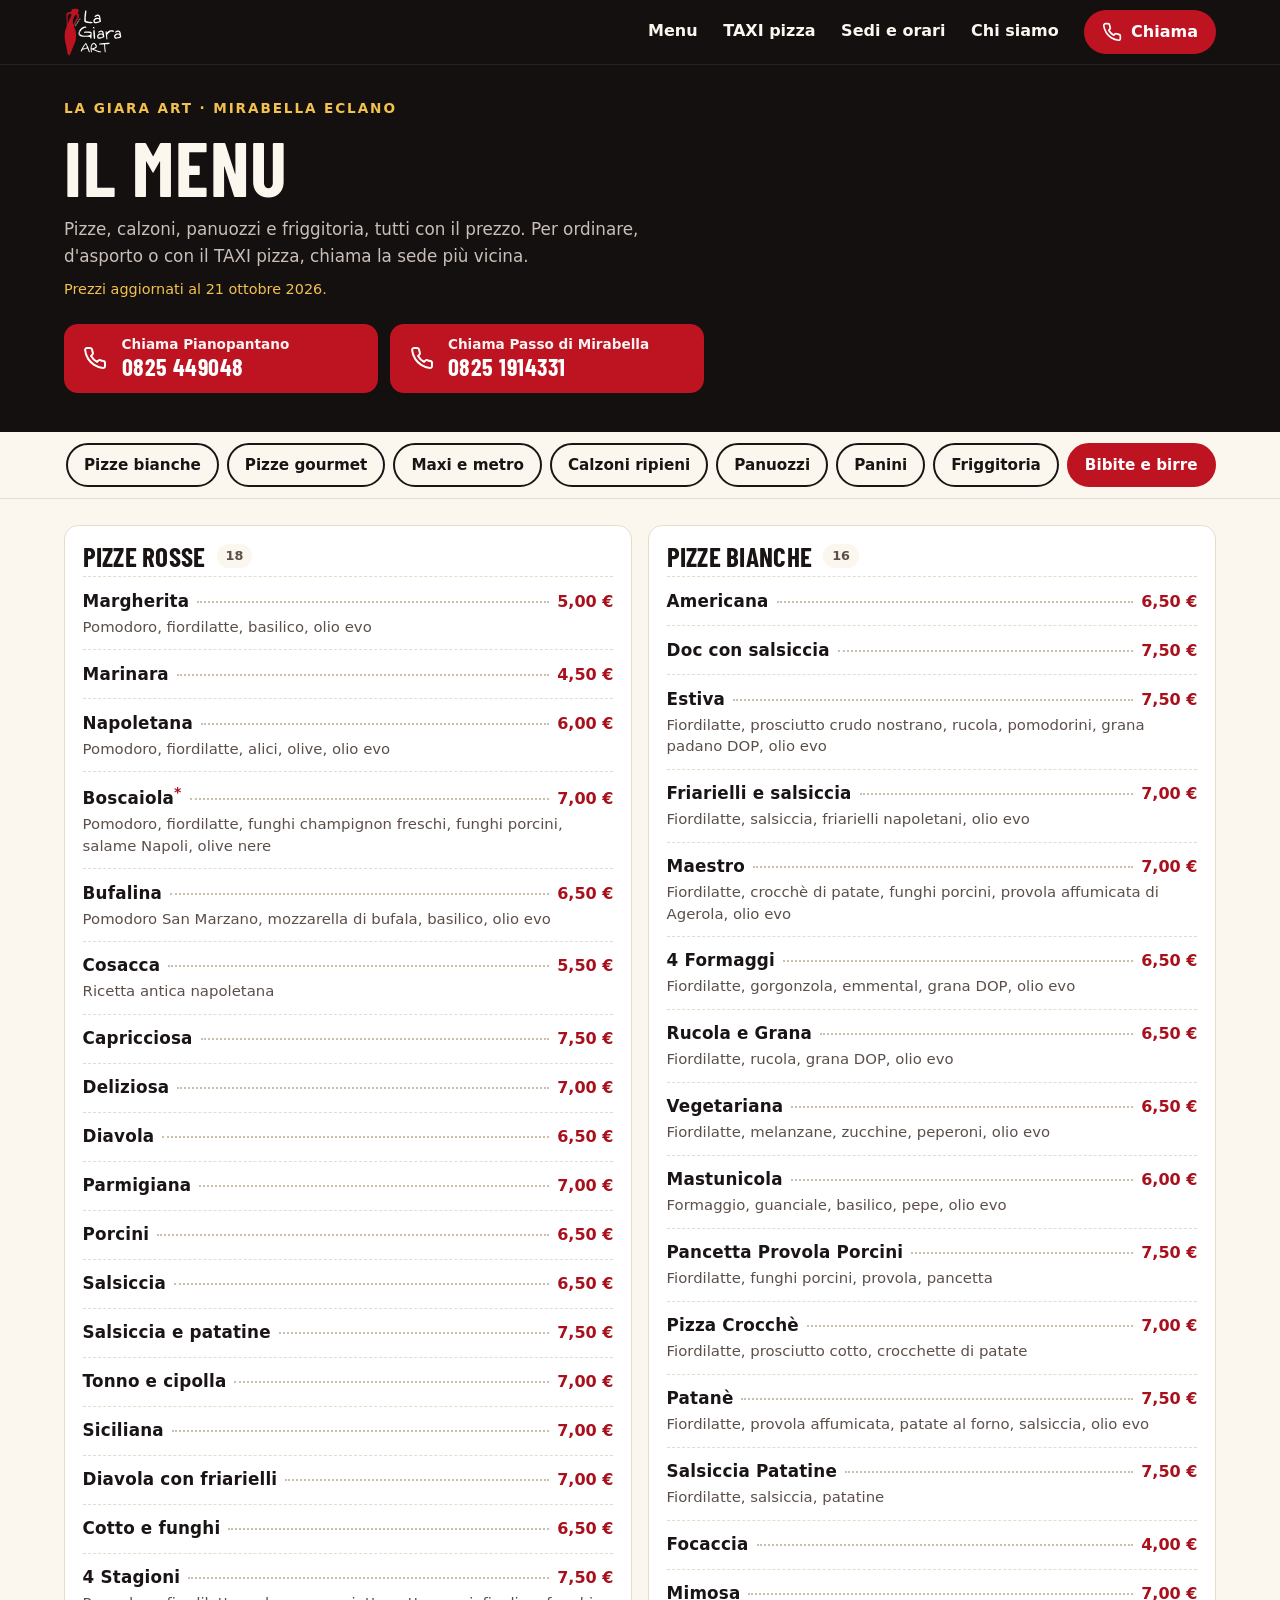
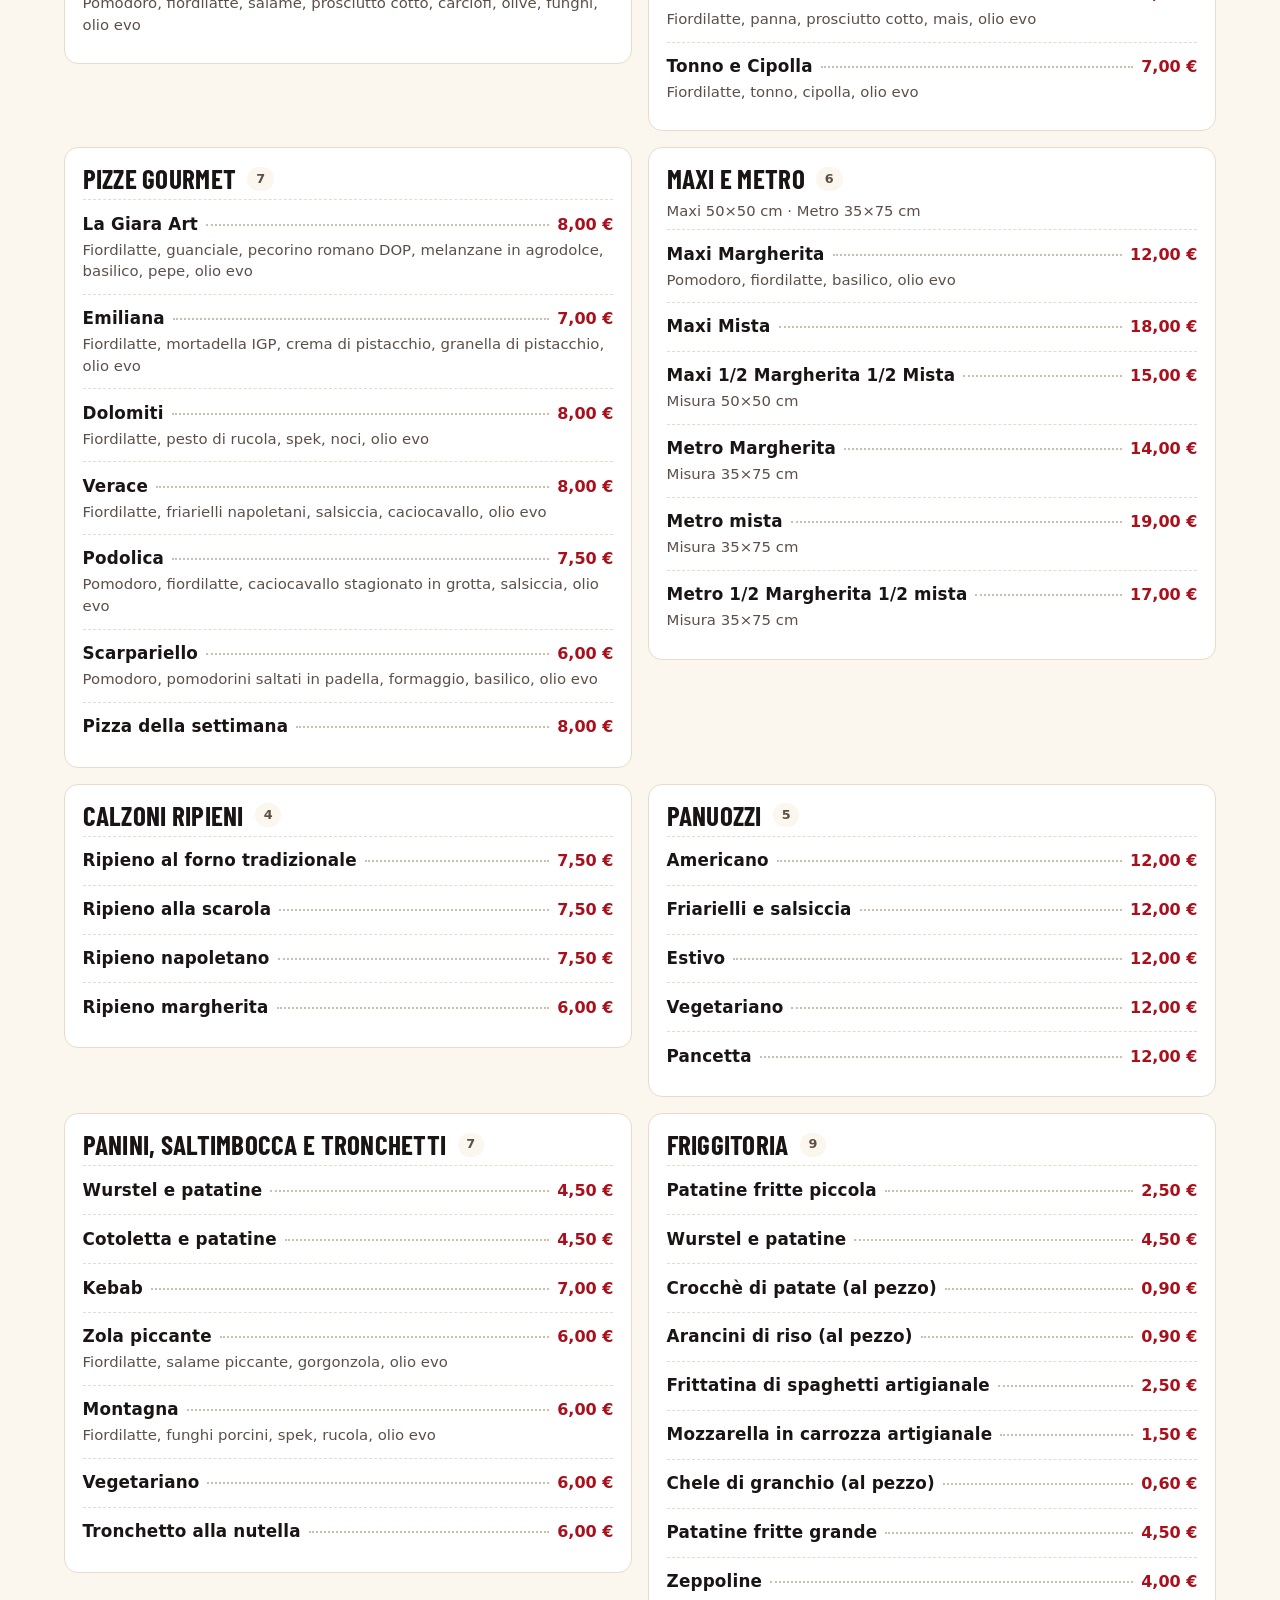
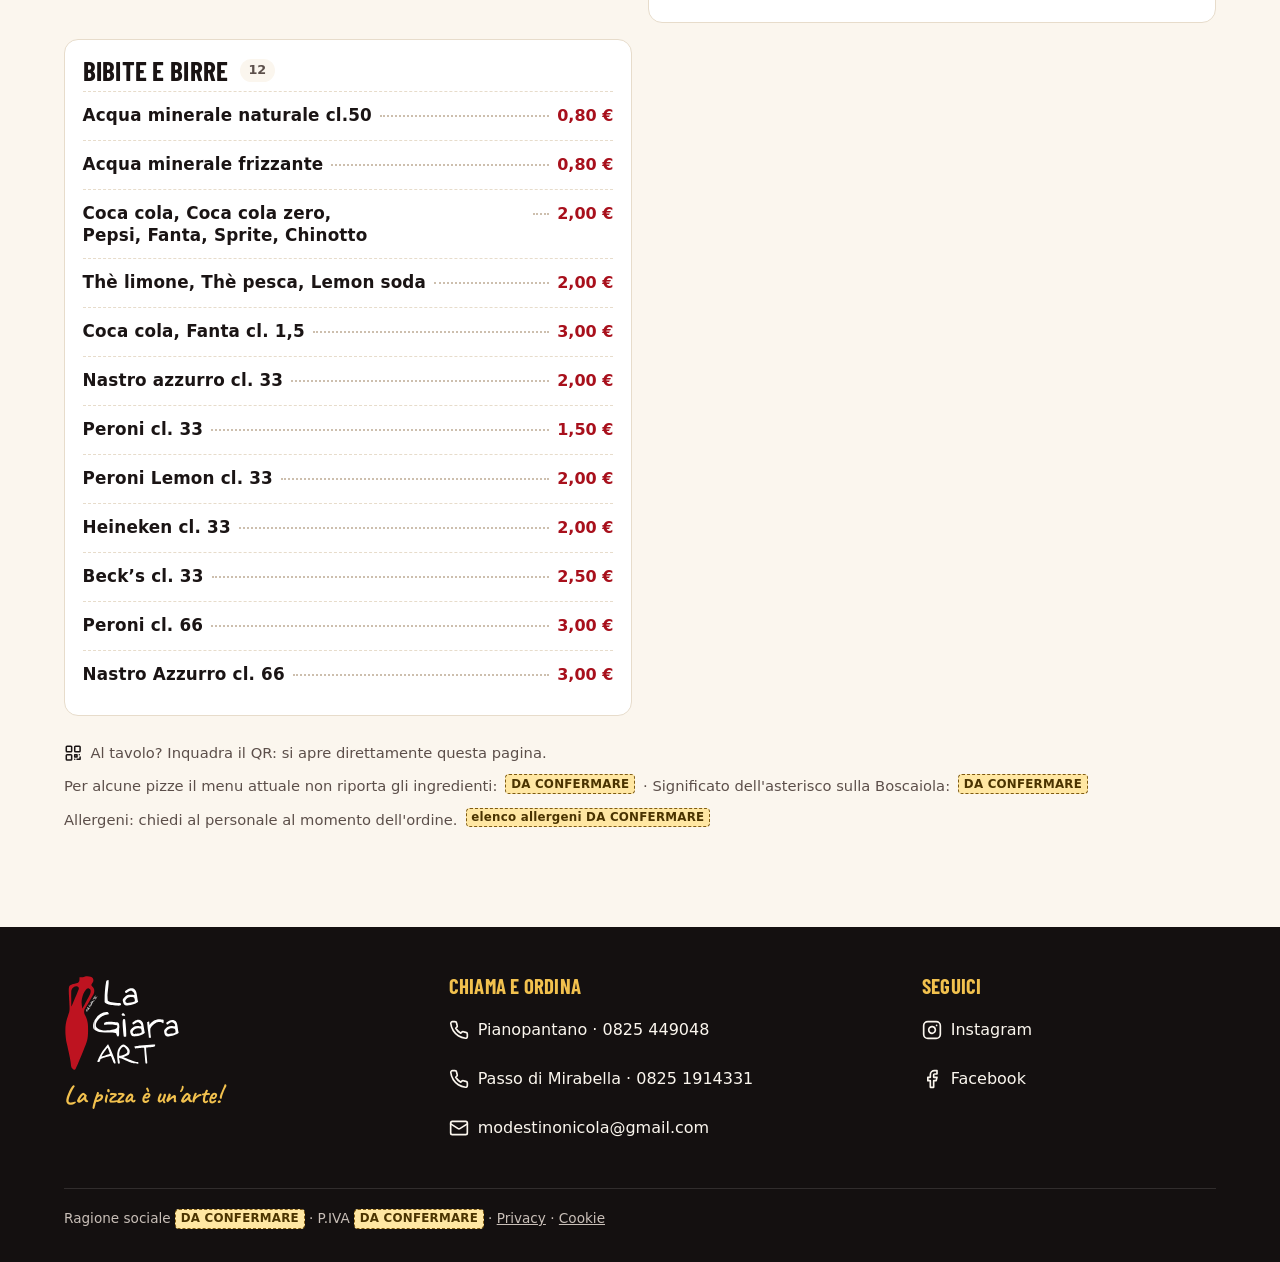
==== commit 5d7ee2f9: "Pagine rigenerate dal menu" ====
--- a/menu.html
+++ b/menu.html
@@ -76,7 +76,7 @@
         <h1 id="menu-title">Il menu</h1>
         <p class="menu-hero__lead">Pizze, calzoni, panuozzi e friggitoria, tutti con il prezzo. Per ordinare, d'asporto o con il TAXI pizza, chiama la sede più vicina.</p>
         <p class="menu-hero__date"><!-- MENU:data -->
-Prezzi aggiornati al 22 ottobre 2026.
+Prezzi aggiornati al 21 ottobre 2026.
 <!-- /MENU:data --></p>
         <div class="callpair menu-hero__call">
           <a class="callbtn" href="tel:+390825449048"><svg class="i" aria-hidden="true"><use href="#i-phone"/></svg><span><small>Chiama Pianopantano</small>0825 449048</span></a>
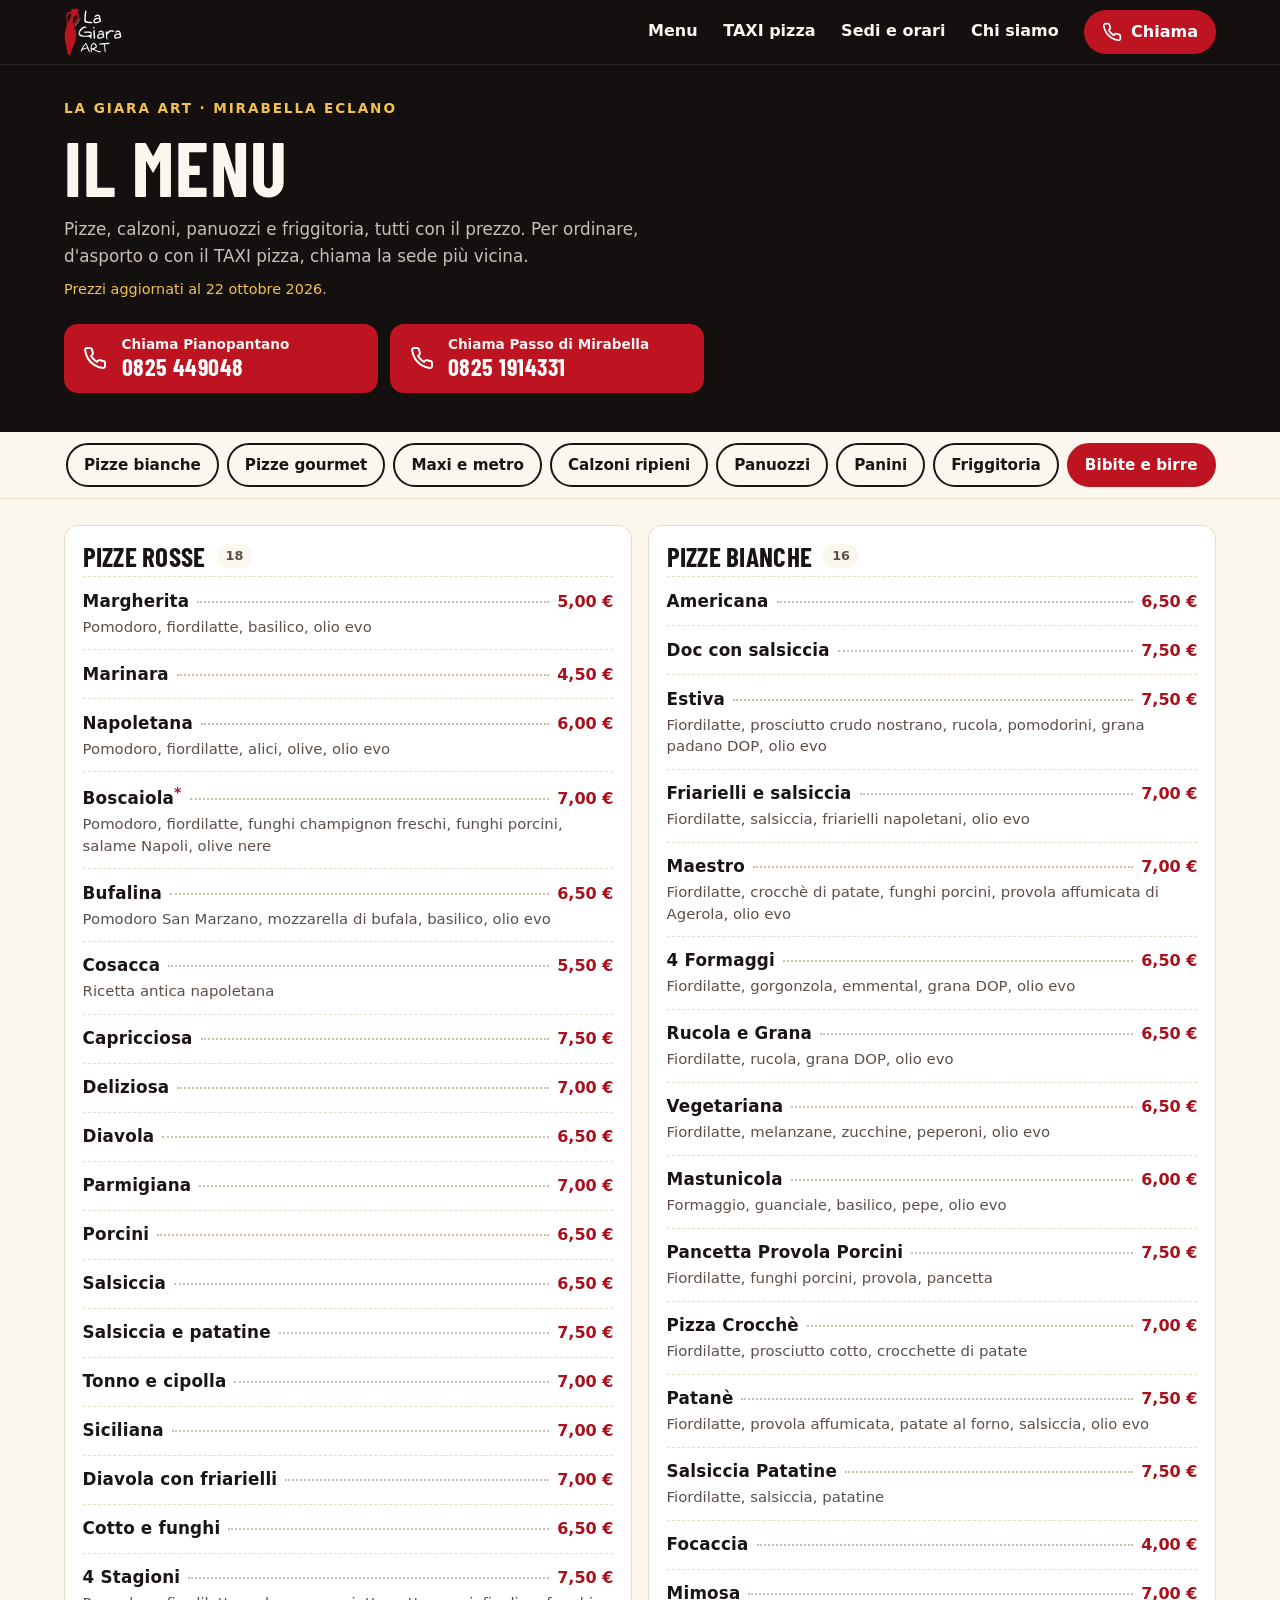
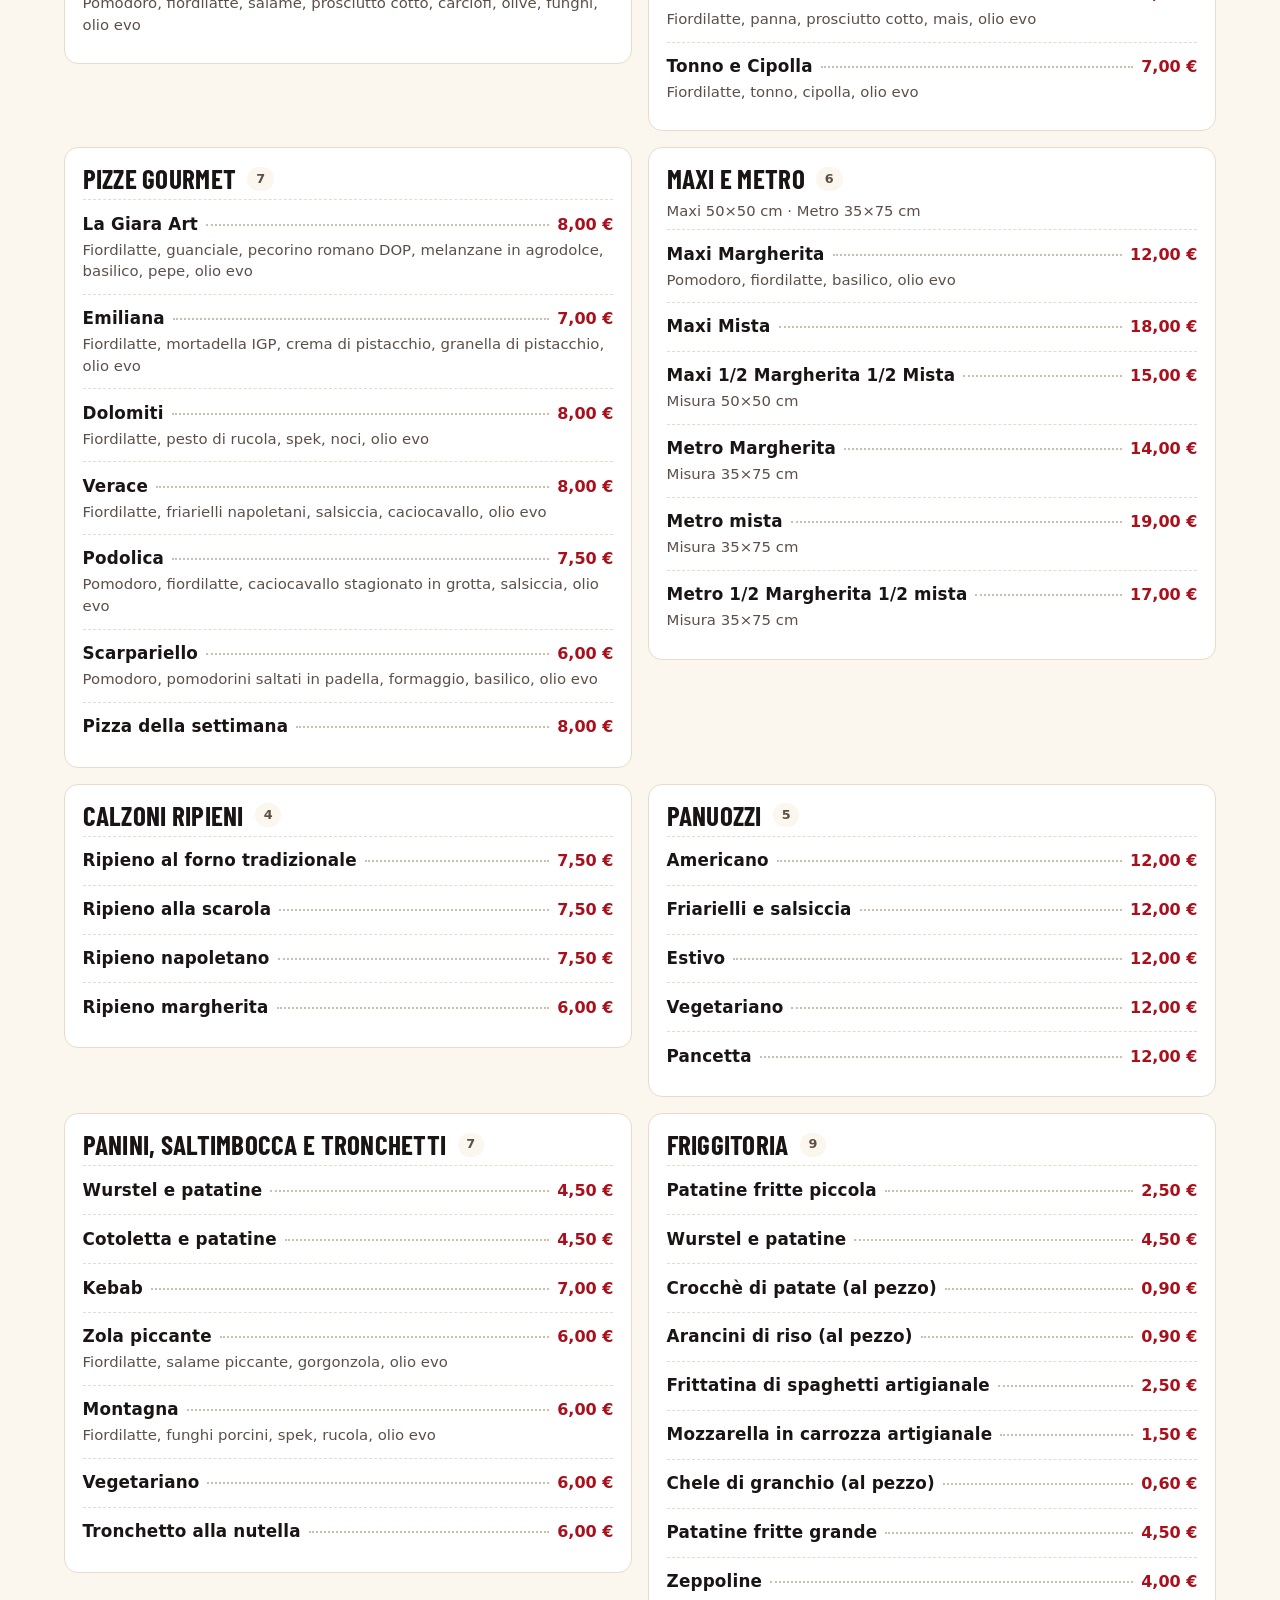
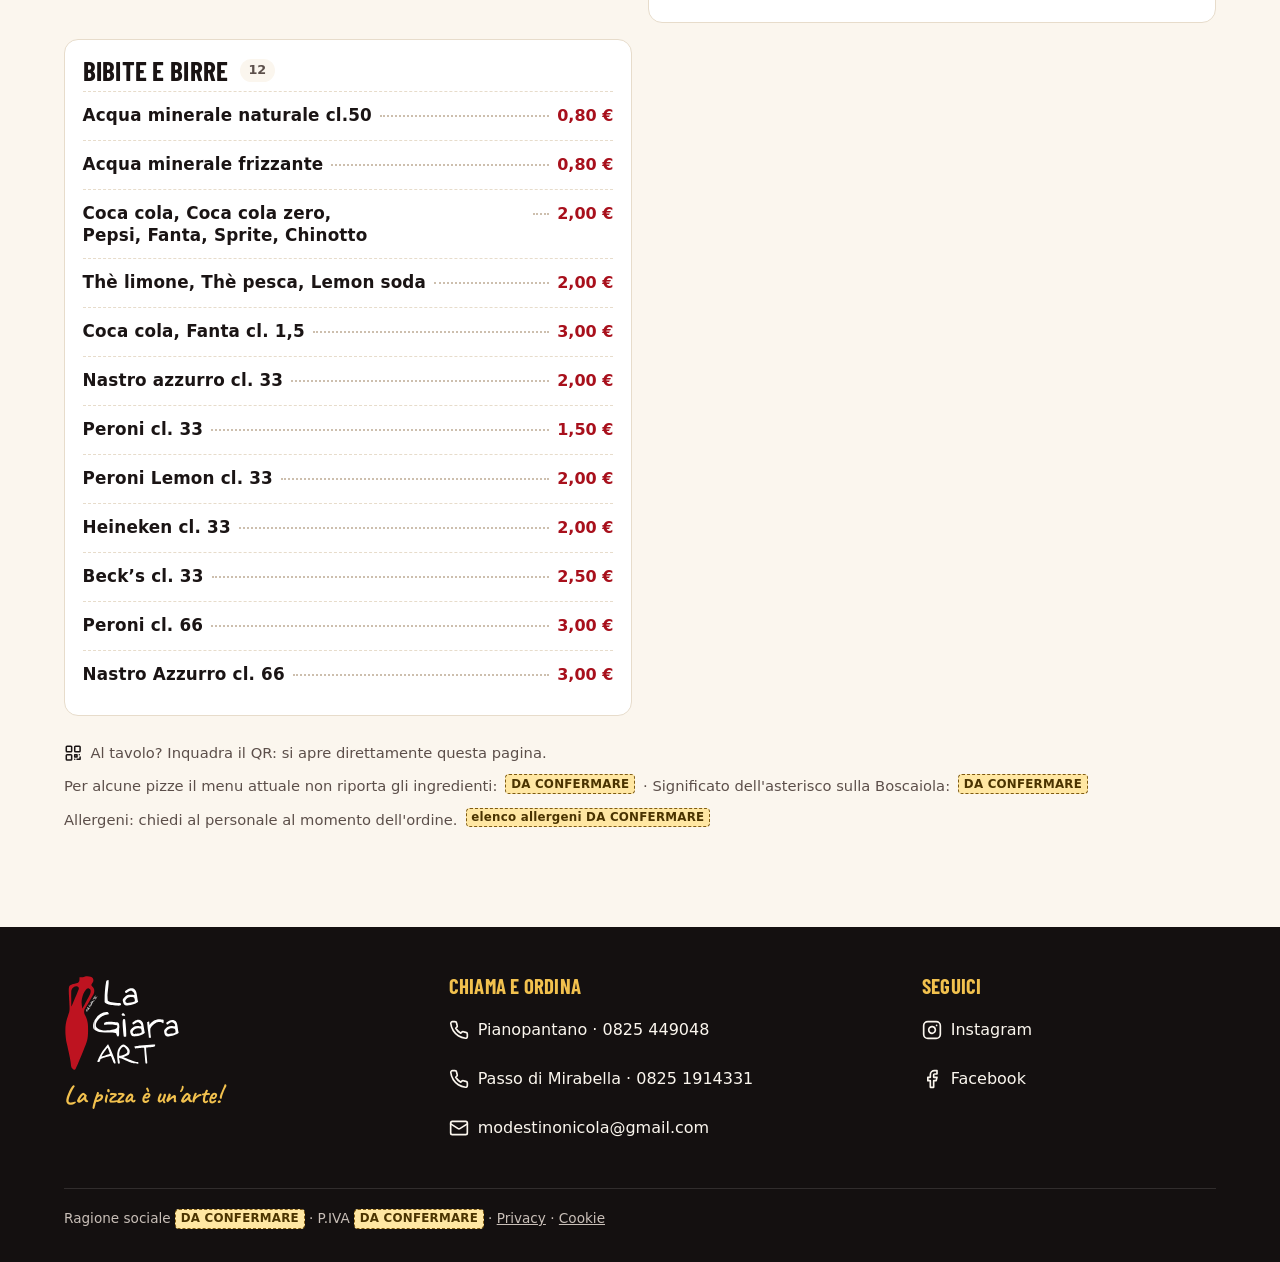
==== commit 148d9f85: "Ripristina la data del menu dopo la prova Co-Authored-By: Claude Opus 5.5 <noreply@anthropic.com>" ====
--- a/menu.html
+++ b/menu.html
@@ -76,7 +76,7 @@
         <h1 id="menu-title">Il menu</h1>
         <p class="menu-hero__lead">Pizze, calzoni, panuozzi e friggitoria, tutti con il prezzo. Per ordinare, d'asporto o con il TAXI pizza, chiama la sede più vicina.</p>
         <p class="menu-hero__date"><!-- MENU:data -->
-Prezzi aggiornati al 21 ottobre 2026.
+Prezzi aggiornati al 22 ottobre 2026.
 <!-- /MENU:data --></p>
         <div class="callpair menu-hero__call">
           <a class="callbtn" href="tel:+390825449048"><svg class="i" aria-hidden="true"><use href="#i-phone"/></svg><span><small>Chiama Pianopantano</small>0825 449048</span></a>
